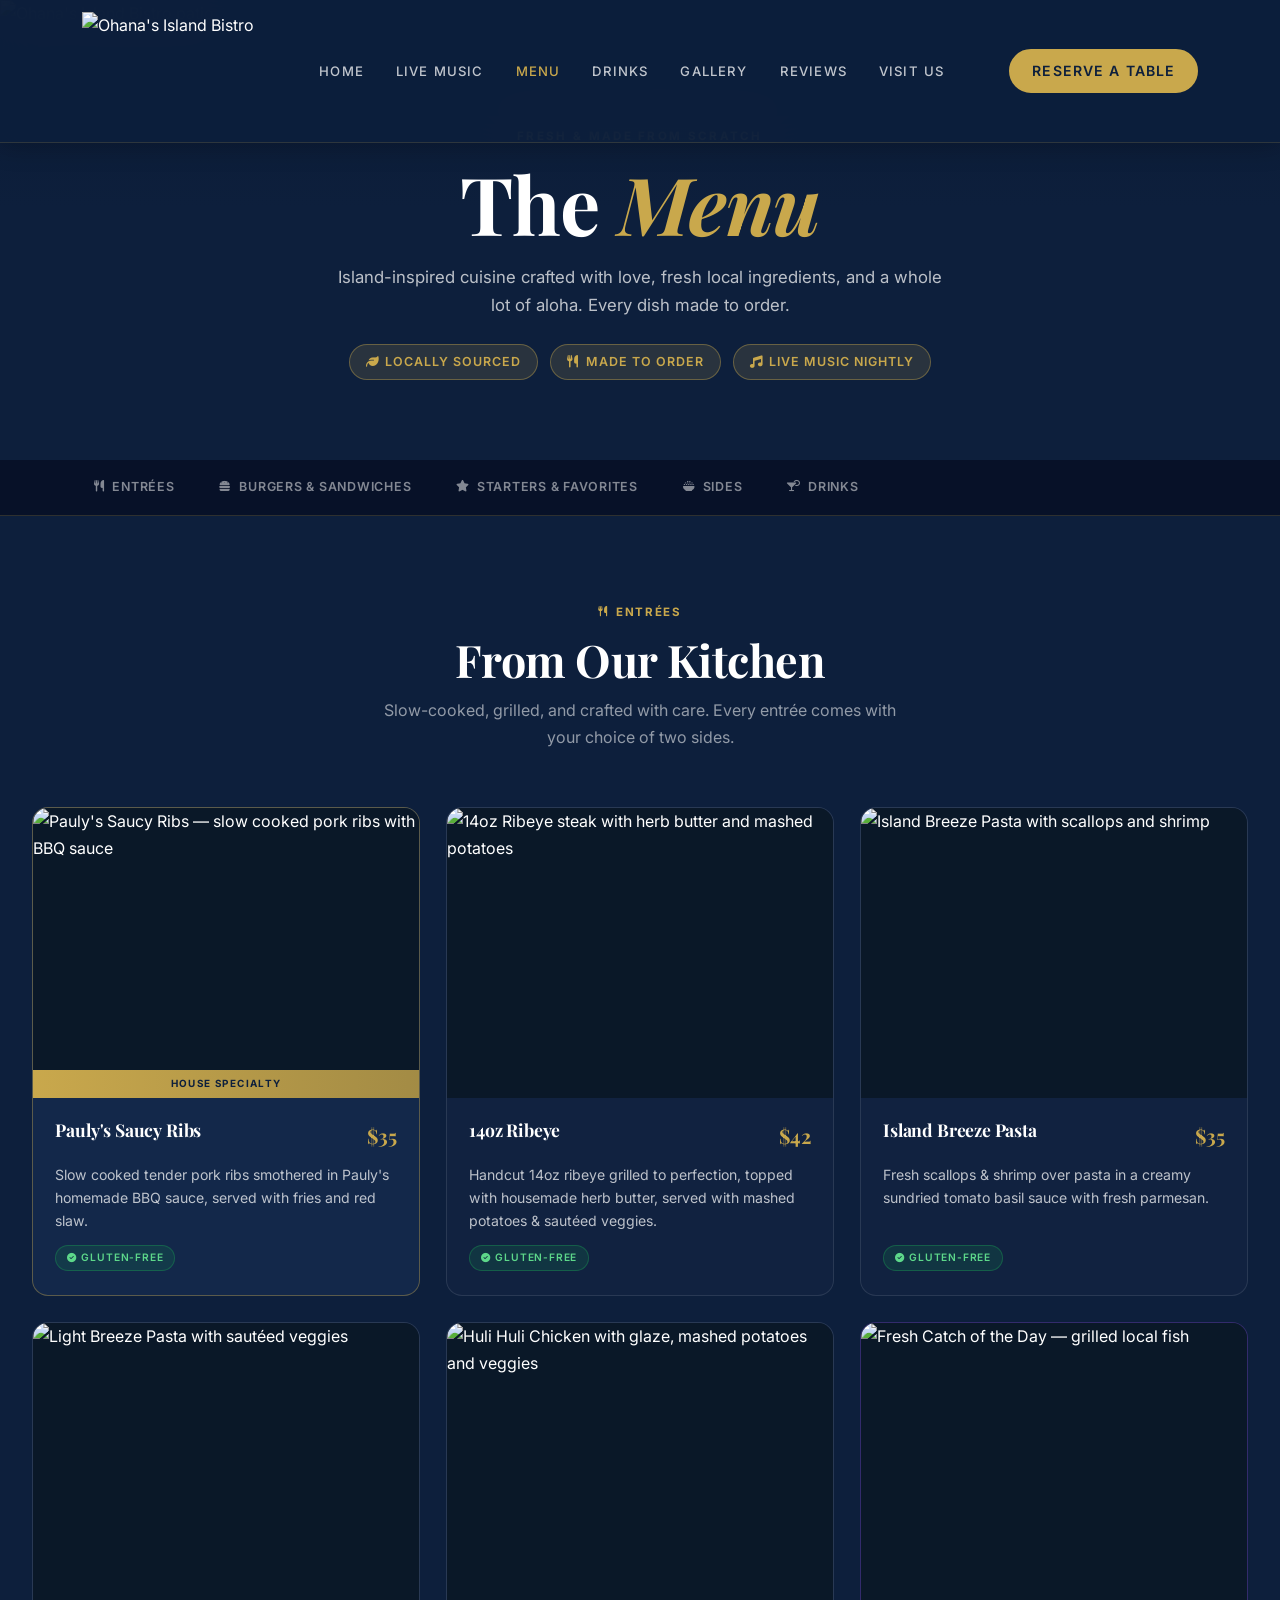
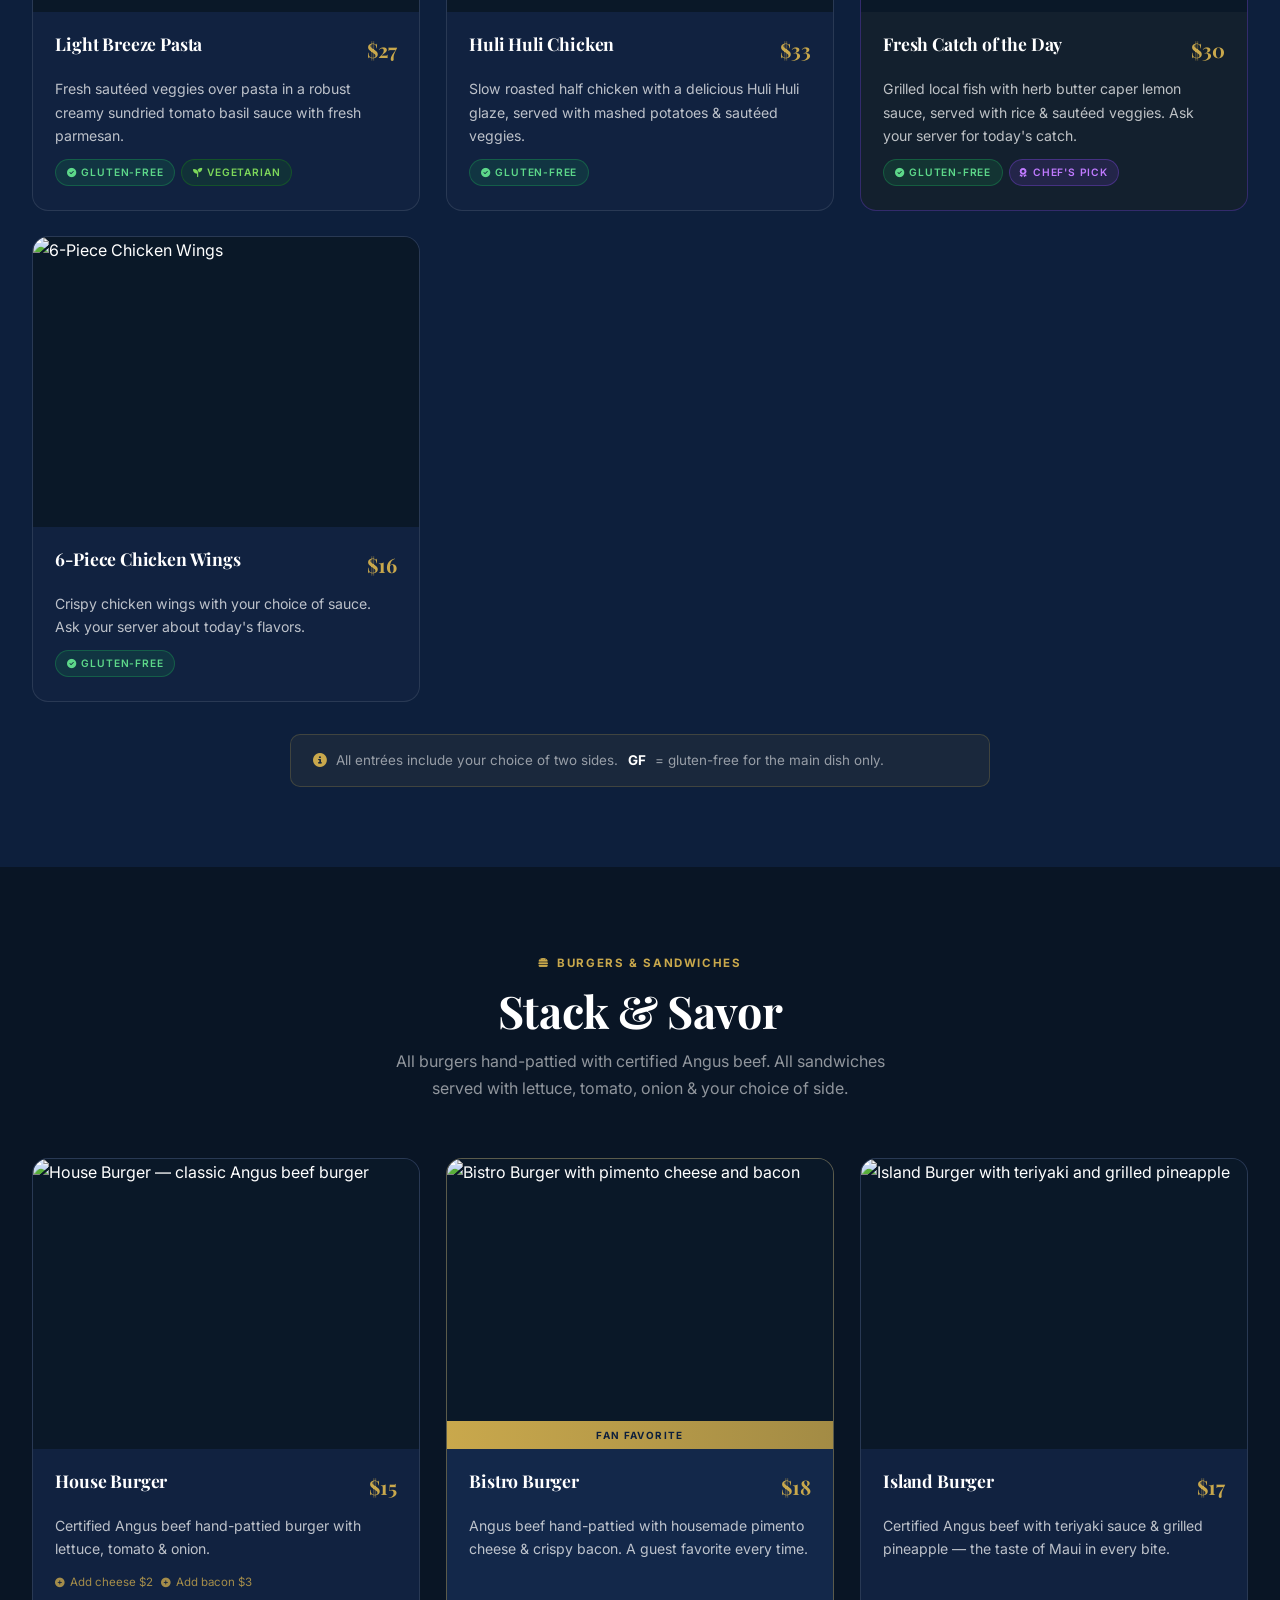
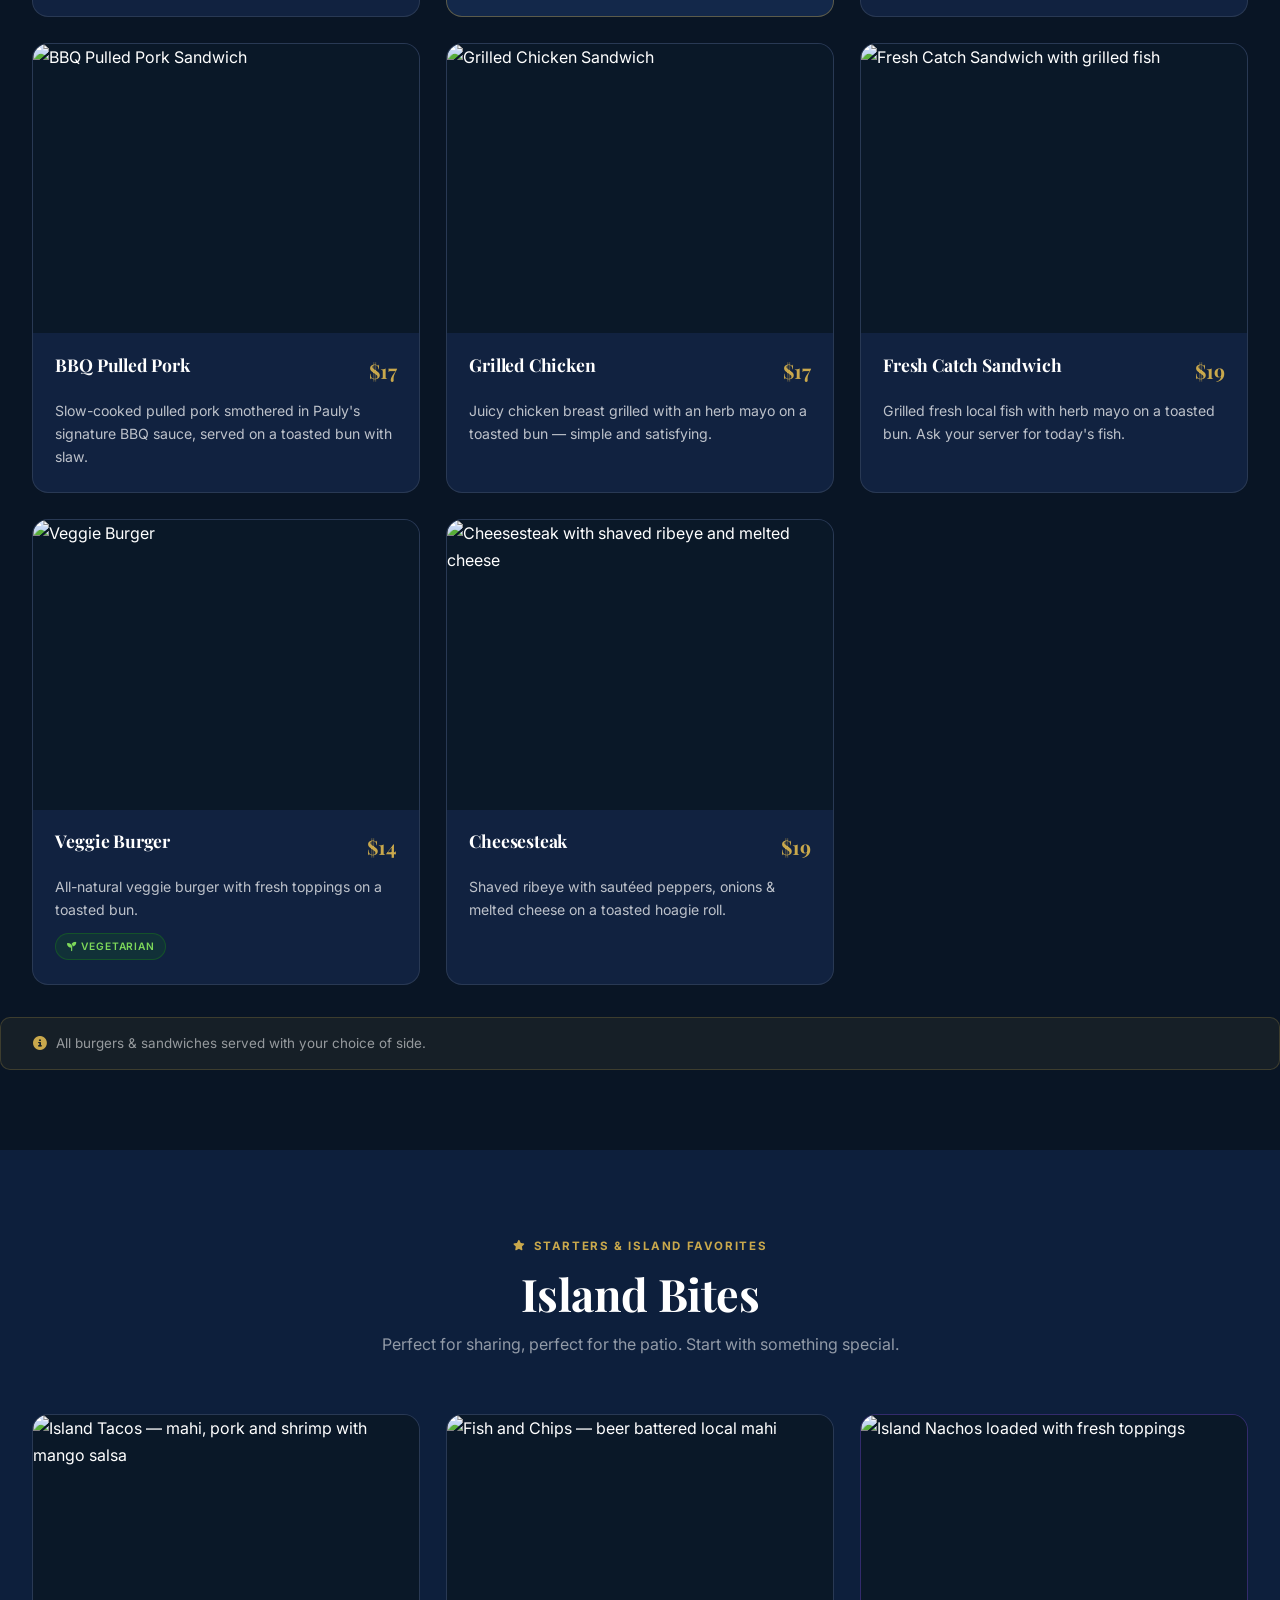
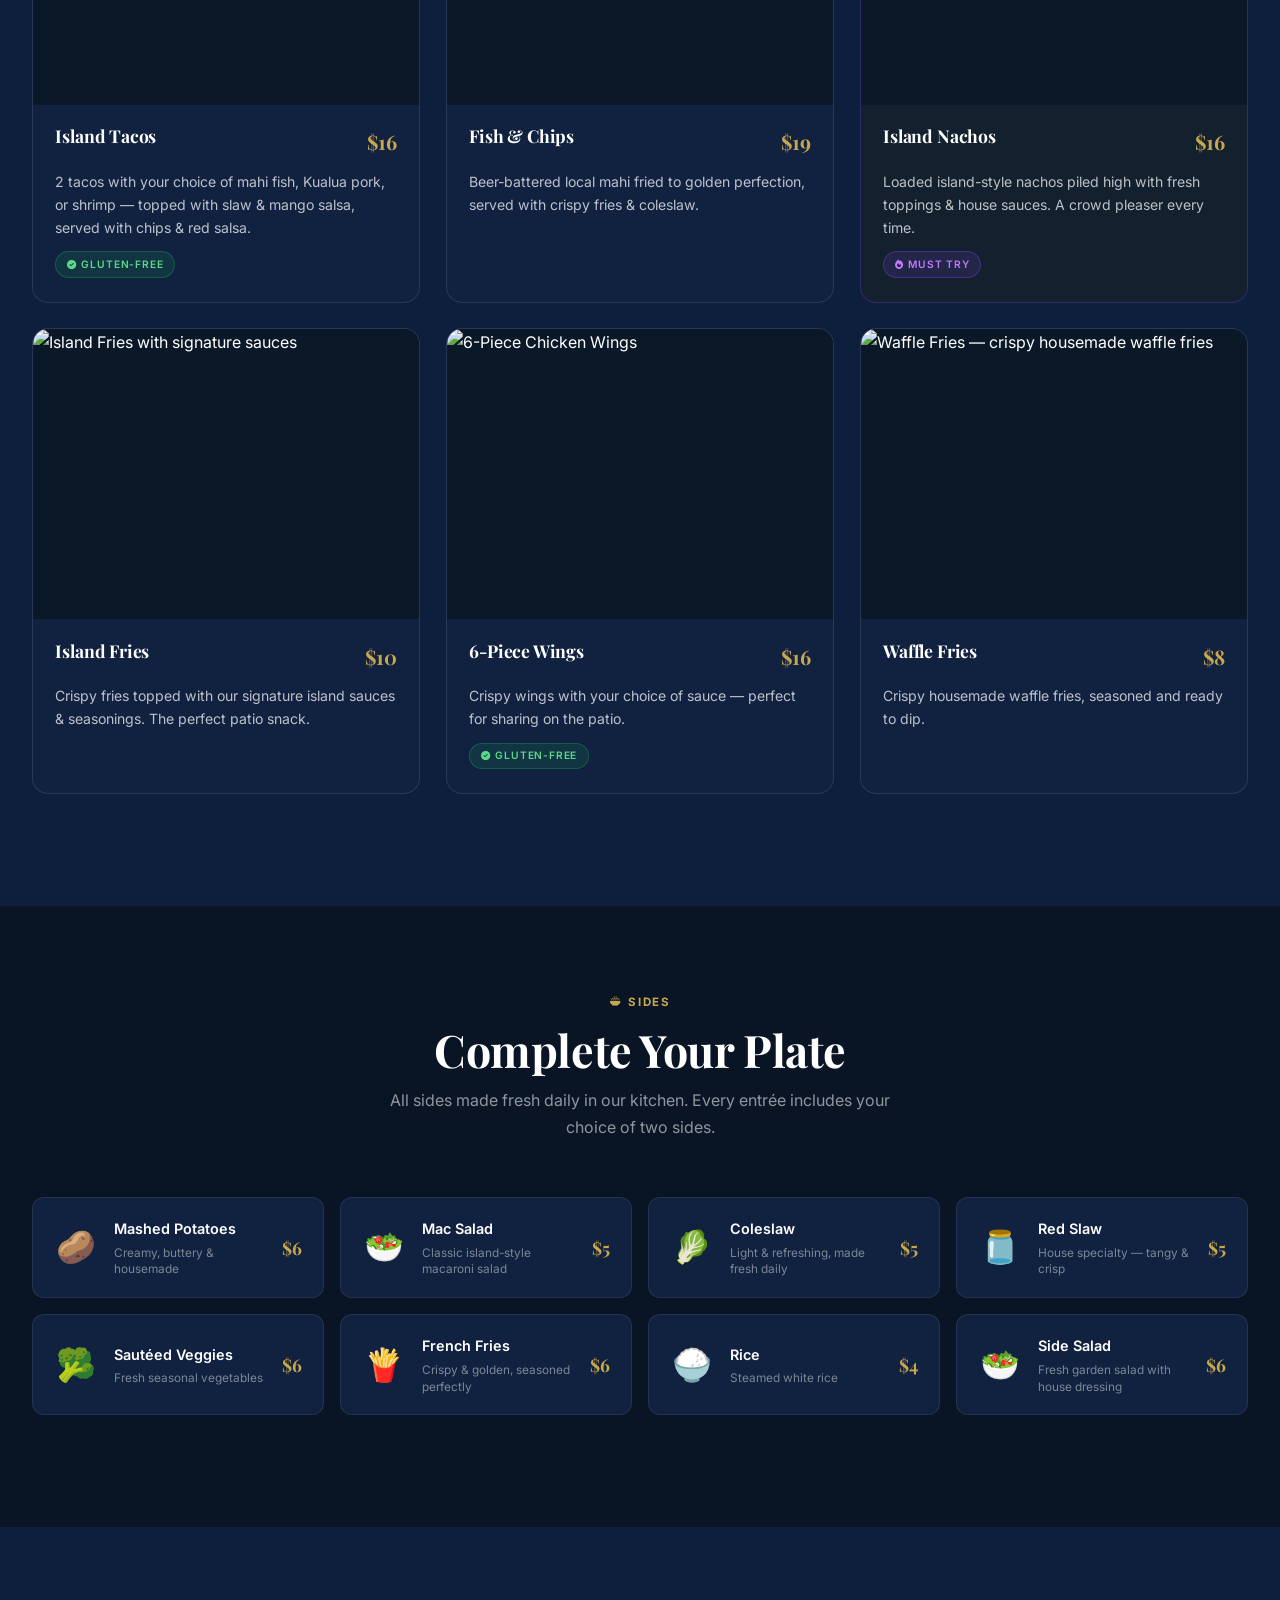
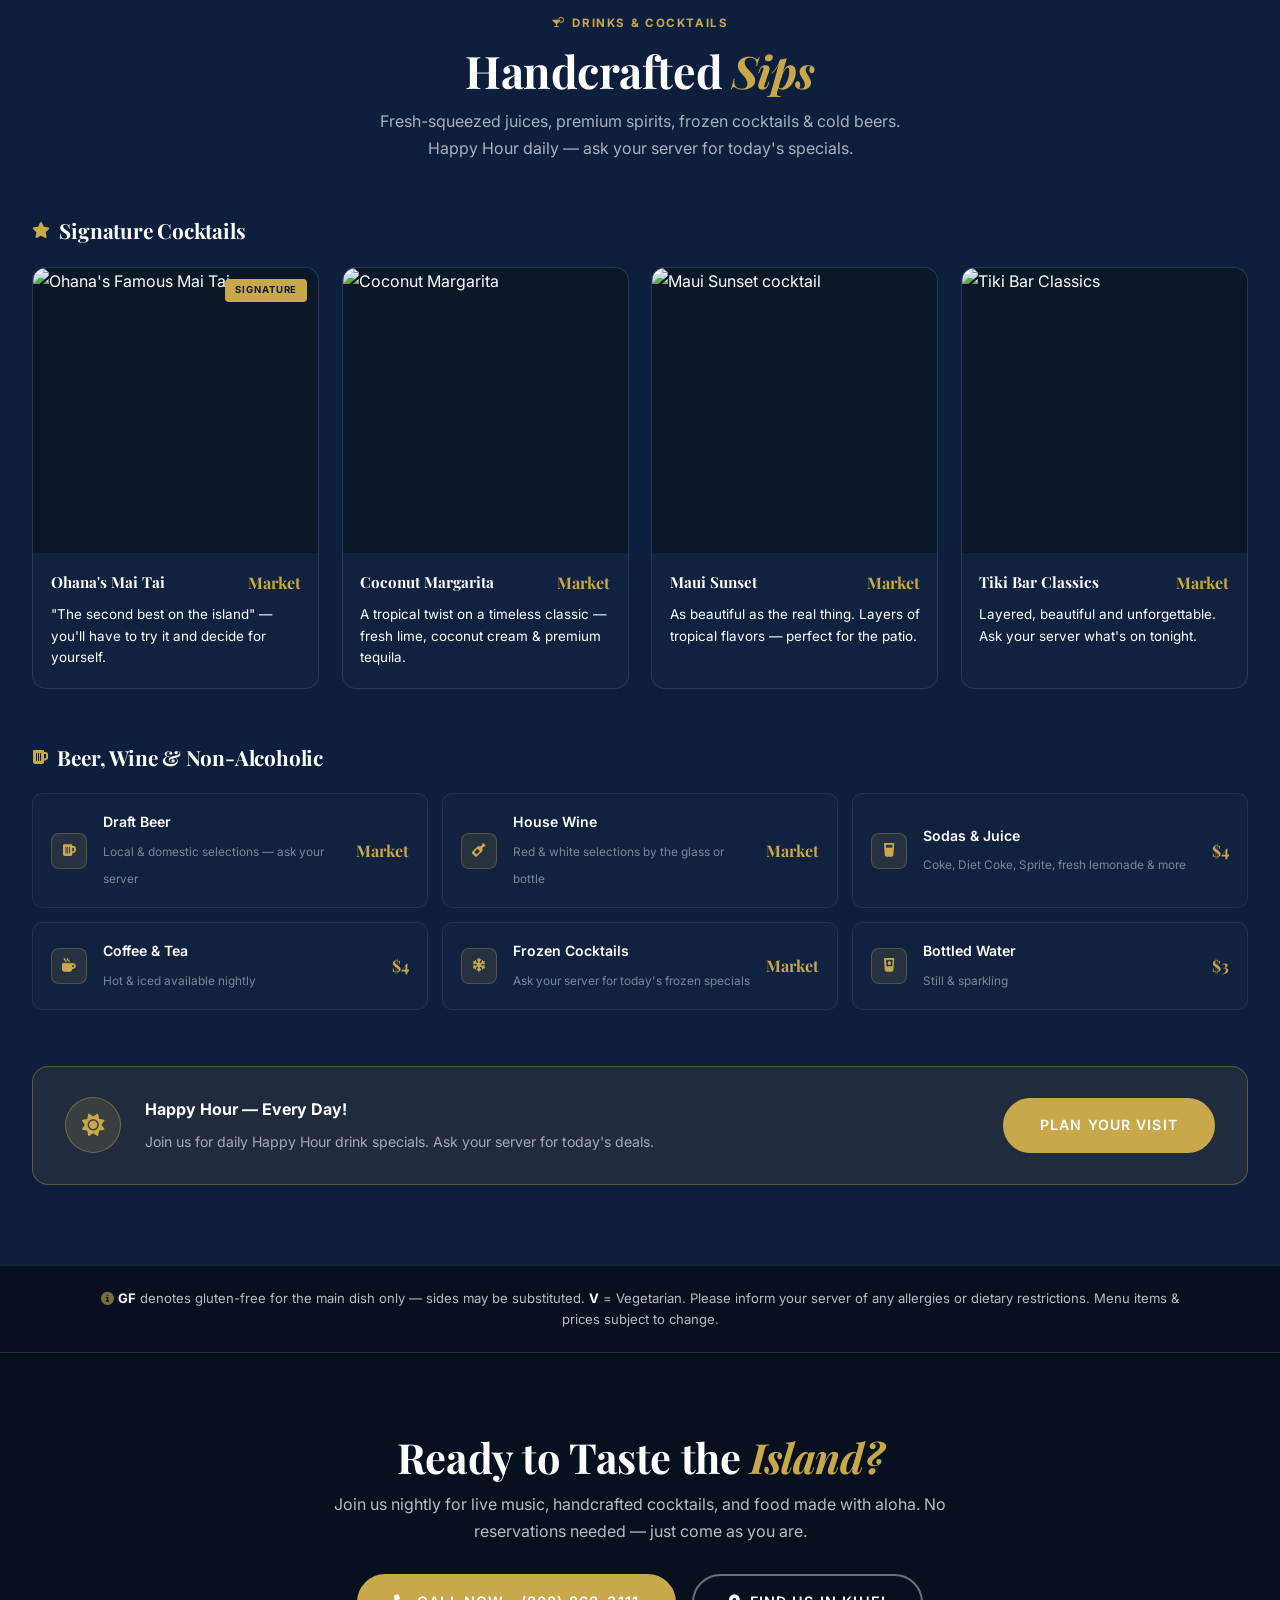
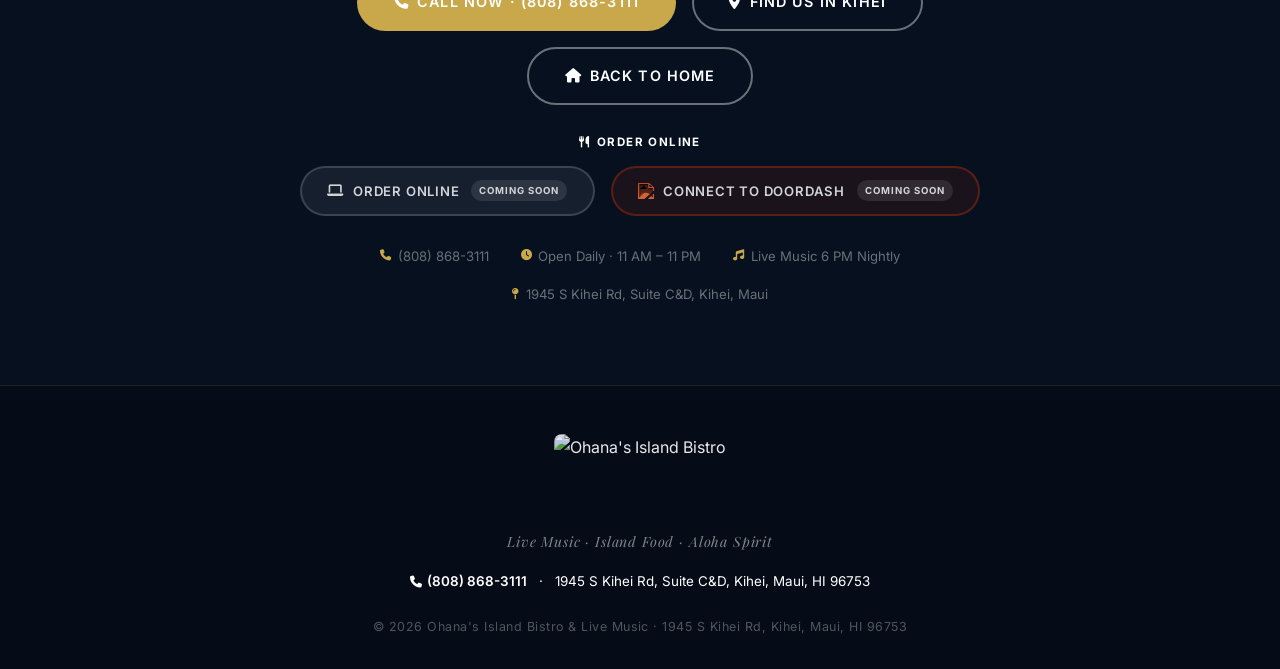
==== menu.html @ 2a1a4e23 "Add files via upload" ====
<!DOCTYPE html>
<html lang="en">
<head>
  <meta charset="UTF-8" />
  <meta name="viewport" content="width=device-width, initial-scale=1.0" />
  <title>Menu — Ohana's Island Bistro &amp; Live Music · Kihei, Maui</title>
  <meta name="description" content="Explore the full menu at Ohana's Island Bistro & Live Music in Kihei, Maui. Island-inspired cuisine made fresh daily — entrées, burgers, island favorites, sides, cocktails and more." />
  <link rel="preconnect" href="https://fonts.googleapis.com" />
  <link rel="preconnect" href="https://fonts.gstatic.com" crossorigin />
  <link href="https://fonts.googleapis.com/css2?family=Playfair+Display:ital,wght@0,400;0,600;0,700;1,400;1,600&family=Inter:wght@300;400;500;600;700&display=swap" rel="stylesheet" />
  <link rel="stylesheet" href="https://cdn.jsdelivr.net/npm/@fortawesome/fontawesome-free@6.4.0/css/all.min.css" />
  <link rel="stylesheet" href="css/style.css" />
  <link rel="stylesheet" href="css/menu.css" />
  <!-- Inline override: ensures dark theme even if external CSS is slow/blocked -->
  <style>
    body.menu-page { background: #0D1F3C !important; color: #ffffff !important; }
    body.menu-page .menu-section { background: #0D1F3C !important; color: #ffffff !important; }
    body.menu-page .menu-section-alt { background: #091525 !important; color: #ffffff !important; }
    body.menu-page h1, body.menu-page h2, body.menu-page h3,
    body.menu-page h4, body.menu-page h5, body.menu-page h6 { color: #ffffff !important; }
    body.menu-page p { color: rgba(255,255,255,0.72) !important; }
    body.menu-page strong { color: #ffffff !important; }
  </style>
</head>
<body class="menu-page" style="background:#0D1F3C;color:#ffffff;">

  <!-- NAV -->
  <nav class="navbar" id="navbar">
    <div class="nav-inner">
      <a href="index.html" class="nav-logo">
        <img src="https://www.genspark.ai/api/files/s/ZWY4IzhG" alt="Ohana's Island Bistro" />
      </a>
      <ul class="nav-links" id="navLinks">
        <li><a href="index.html">Home</a></li>
        <li><a href="index.html#music">Live Music</a></li>
        <li><a href="menu.html" class="active">Menu</a></li>
        <li><a href="index.html#drinks">Drinks</a></li>
        <li><a href="index.html#gallery">Gallery</a></li>
        <li><a href="index.html#reviews">Reviews</a></li>
        <li><a href="index.html#contact">Visit Us</a></li>
      </ul>
      <a href="index.html#contact" class="btn btn-gold nav-cta">Reserve a Table</a>
      <button class="nav-toggle" id="navToggle" aria-label="Toggle navigation">
        <span></span><span></span><span></span>
      </button>
    </div>
  </nav>

  <!-- MENU HERO -->
  <header class="menu-hero">
    <div class="menu-hero-bg">
      <img src="https://www.genspark.ai/api/files/s/uKqWEE8A" alt="Ohana's Island Bistro patio" />
      <div class="menu-hero-overlay"></div>
    </div>
    <div class="menu-hero-content">
      <span class="section-tag">Fresh &amp; Made From Scratch</span>
      <h1>The <em>Menu</em></h1>
      <p>Island-inspired cuisine crafted with love, fresh local ingredients, and a whole lot of aloha. Every dish made to order.</p>
      <div class="menu-hero-badges">
        <span><i class="fas fa-leaf"></i> Locally Sourced</span>
        <span><i class="fas fa-utensils"></i> Made to Order</span>
        <span><i class="fas fa-music"></i> Live Music Nightly</span>
      </div>
    </div>
  </header>

  <!-- STICKY NAV TABS -->
  <div class="menu-sticky-nav" id="menuStickyNav">
    <div class="menu-sticky-inner">
      <a href="#entrees" class="msnav-link active" data-section="entrees">
        <i class="fas fa-utensils"></i> Entrées
      </a>
      <a href="#burgers" class="msnav-link" data-section="burgers">
        <i class="fas fa-burger"></i> Burgers &amp; Sandwiches
      </a>
      <a href="#appetizers" class="msnav-link" data-section="appetizers">
        <i class="fas fa-star"></i> Starters &amp; Favorites
      </a>
      <a href="#sides" class="msnav-link" data-section="sides">
        <i class="fas fa-bowl-rice"></i> Sides
      </a>
      <a href="#drinks-menu" class="msnav-link" data-section="drinks-menu">
        <i class="fas fa-cocktail"></i> Drinks
      </a>
    </div>
  </div>

  <!-- ============================================================
       ENTRÉES
  ============================================================ -->
  <section class="menu-section" id="entrees">
    <div class="menu-section-header">
      <div class="msec-label"><i class="fas fa-utensils"></i> Entrées</div>
      <h2>From Our Kitchen</h2>
      <p>Slow-cooked, grilled, and crafted with care. Every entrée comes with your choice of two sides.</p>
    </div>
    <div class="menu-section-grid">

      <!-- Pauly's Saucy Ribs -->
      <div class="mcard mcard-featured">
        <div class="mcard-img-wrap">
          <img src="https://www.genspark.ai/api/files/s/umEWthnb" alt="Pauly's Saucy Ribs — slow cooked pork ribs with BBQ sauce" loading="lazy" />
          <div class="mcard-overlay">
            <div class="mcard-badges">
              <span class="mbadge mbadge-gf">GF</span>
              <span class="mbadge mbadge-star">House Specialty</span>
            </div>
          </div>
          <div class="mcard-featured-ribbon">House Specialty</div>
        </div>
        <div class="mcard-body">
          <div class="mcard-top">
            <h3>Pauly's Saucy Ribs</h3>
            <span class="mcard-price">$35</span>
          </div>
          <p>Slow cooked tender pork ribs smothered in Pauly's homemade BBQ sauce, served with fries and red slaw.</p>
          <div class="mcard-tags">
            <span class="mtag mtag-gf"><i class="fas fa-check-circle"></i> Gluten-Free</span>
          </div>
        </div>
      </div>

      <!-- 14oz Ribeye -->
      <div class="mcard">
        <div class="mcard-img-wrap">
          <img src="https://www.genspark.ai/api/files/s/rppnAnKZ" alt="14oz Ribeye steak with herb butter and mashed potatoes" loading="lazy" />
          <div class="mcard-overlay">
            <div class="mcard-badges"><span class="mbadge mbadge-gf">GF</span></div>
          </div>
        </div>
        <div class="mcard-body">
          <div class="mcard-top">
            <h3>14oz Ribeye</h3>
            <span class="mcard-price">$42</span>
          </div>
          <p>Handcut 14oz ribeye grilled to perfection, topped with housemade herb butter, served with mashed potatoes &amp; sautéed veggies.</p>
          <div class="mcard-tags">
            <span class="mtag mtag-gf"><i class="fas fa-check-circle"></i> Gluten-Free</span>
          </div>
        </div>
      </div>

      <!-- Island Breeze Pasta -->
      <div class="mcard">
        <div class="mcard-img-wrap">
          <img src="https://www.genspark.ai/api/files/s/VFX9Bf0k" alt="Island Breeze Pasta with scallops and shrimp" loading="lazy" />
          <div class="mcard-overlay">
            <div class="mcard-badges"><span class="mbadge mbadge-gf">GF</span></div>
          </div>
        </div>
        <div class="mcard-body">
          <div class="mcard-top">
            <h3>Island Breeze Pasta</h3>
            <span class="mcard-price">$35</span>
          </div>
          <p>Fresh scallops &amp; shrimp over pasta in a creamy sundried tomato basil sauce with fresh parmesan.</p>
          <div class="mcard-tags">
            <span class="mtag mtag-gf"><i class="fas fa-check-circle"></i> Gluten-Free</span>
          </div>
        </div>
      </div>

      <!-- Light Breeze Pasta -->
      <div class="mcard">
        <div class="mcard-img-wrap">
          <img src="https://www.genspark.ai/api/files/s/VFX9Bf0k" alt="Light Breeze Pasta with sautéed veggies" loading="lazy" />
          <div class="mcard-overlay">
            <div class="mcard-badges">
              <span class="mbadge mbadge-gf">GF</span>
              <span class="mbadge mbadge-veg">V</span>
            </div>
          </div>
        </div>
        <div class="mcard-body">
          <div class="mcard-top">
            <h3>Light Breeze Pasta</h3>
            <span class="mcard-price">$27</span>
          </div>
          <p>Fresh sautéed veggies over pasta in a robust creamy sundried tomato basil sauce with fresh parmesan.</p>
          <div class="mcard-tags">
            <span class="mtag mtag-gf"><i class="fas fa-check-circle"></i> Gluten-Free</span>
            <span class="mtag mtag-veg"><i class="fas fa-seedling"></i> Vegetarian</span>
          </div>
        </div>
      </div>

      <!-- Huli Huli Chicken -->
      <div class="mcard">
        <div class="mcard-img-wrap">
          <img src="https://www.genspark.ai/api/files/s/PGhwVbuL" alt="Huli Huli Chicken with glaze, mashed potatoes and veggies" loading="lazy" />
          <div class="mcard-overlay">
            <div class="mcard-badges"><span class="mbadge mbadge-gf">GF</span></div>
          </div>
        </div>
        <div class="mcard-body">
          <div class="mcard-top">
            <h3>Huli Huli Chicken</h3>
            <span class="mcard-price">$33</span>
          </div>
          <p>Slow roasted half chicken with a delicious Huli Huli glaze, served with mashed potatoes &amp; sautéed veggies.</p>
          <div class="mcard-tags">
            <span class="mtag mtag-gf"><i class="fas fa-check-circle"></i> Gluten-Free</span>
          </div>
        </div>
      </div>

      <!-- Fresh Catch of the Day -->
      <div class="mcard mcard-special">
        <div class="mcard-img-wrap">
          <img src="https://www.genspark.ai/api/files/s/UdrfIuTf" alt="Fresh Catch of the Day — grilled local fish" loading="lazy" />
          <div class="mcard-overlay">
            <div class="mcard-badges">
              <span class="mbadge mbadge-gf">GF</span>
              <span class="mbadge mbadge-chef">Chef's Pick</span>
            </div>
          </div>
        </div>
        <div class="mcard-body">
          <div class="mcard-top">
            <h3>Fresh Catch of the Day</h3>
            <span class="mcard-price">$30</span>
          </div>
          <p>Grilled local fish with herb butter caper lemon sauce, served with rice &amp; sautéed veggies. Ask your server for today's catch.</p>
          <div class="mcard-tags">
            <span class="mtag mtag-gf"><i class="fas fa-check-circle"></i> Gluten-Free</span>
            <span class="mtag mtag-chef"><i class="fas fa-award"></i> Chef's Pick</span>
          </div>
        </div>
      </div>

      <!-- 6-Piece Chicken Wings -->
      <div class="mcard">
        <div class="mcard-img-wrap">
          <img src="https://www.genspark.ai/api/files/s/6925CWJkHkLke6mwqdoZJF59" alt="6-Piece Chicken Wings" loading="lazy" />
          <div class="mcard-overlay"><div class="mcard-badges"><span class="mbadge mbadge-gf">GF</span></div></div>
        </div>
        <div class="mcard-body">
          <div class="mcard-top">
            <h3>6-Piece Chicken Wings</h3>
            <span class="mcard-price">$16</span>
          </div>
          <p>Crispy chicken wings with your choice of sauce. Ask your server about today's flavors.</p>
          <div class="mcard-tags">
            <span class="mtag mtag-gf"><i class="fas fa-check-circle"></i> Gluten-Free</span>
          </div>
        </div>
      </div>

    </div>
    <div class="menu-section-note">
      <i class="fas fa-info-circle"></i> All entrées include your choice of two sides. <strong>GF</strong> = gluten-free for the main dish only.
    </div>
  </section>

  <!-- ============================================================
       BURGERS & SANDWICHES
  ============================================================ -->
  <section class="menu-section menu-section-alt" id="burgers">
    <div class="menu-section-header">
      <div class="msec-label"><i class="fas fa-burger"></i> Burgers &amp; Sandwiches</div>
      <h2>Stack &amp; Savor</h2>
      <p>All burgers hand-pattied with certified Angus beef. All sandwiches served with lettuce, tomato, onion &amp; your choice of side.</p>
    </div>
    <div class="menu-section-grid">

      <!-- House Burger -->
      <div class="mcard">
        <div class="mcard-img-wrap">
          <img src="https://www.genspark.ai/api/files/s/JQTnasAq" alt="House Burger — classic Angus beef burger" loading="lazy" />
        </div>
        <div class="mcard-body">
          <div class="mcard-top">
            <h3>House Burger</h3>
            <span class="mcard-price">$15</span>
          </div>
          <p>Certified Angus beef hand-pattied burger with lettuce, tomato &amp; onion.</p>
          <div class="mcard-addons">
            <span><i class="fas fa-plus-circle"></i> Add cheese $2</span>
            <span><i class="fas fa-plus-circle"></i> Add bacon $3</span>
          </div>
        </div>
      </div>

      <!-- Bistro Burger -->
      <div class="mcard mcard-featured">
        <div class="mcard-img-wrap">
          <img src="https://www.genspark.ai/api/files/s/JQTnasAq" alt="Bistro Burger with pimento cheese and bacon" loading="lazy" />
          <div class="mcard-overlay">
            <div class="mcard-badges"><span class="mbadge mbadge-star">Fan Favorite</span></div>
          </div>
          <div class="mcard-featured-ribbon">Fan Favorite</div>
        </div>
        <div class="mcard-body">
          <div class="mcard-top">
            <h3>Bistro Burger</h3>
            <span class="mcard-price">$18</span>
          </div>
          <p>Angus beef hand-pattied with housemade pimento cheese &amp; crispy bacon. A guest favorite every time.</p>
        </div>
      </div>

      <!-- Island Burger -->
      <div class="mcard">
        <div class="mcard-img-wrap">
          <img src="https://www.genspark.ai/api/files/s/Nxgc1Zwx" alt="Island Burger with teriyaki and grilled pineapple" loading="lazy" />
        </div>
        <div class="mcard-body">
          <div class="mcard-top">
            <h3>Island Burger</h3>
            <span class="mcard-price">$17</span>
          </div>
          <p>Certified Angus beef with teriyaki sauce &amp; grilled pineapple — the taste of Maui in every bite.</p>
        </div>
      </div>

      <!-- BBQ Pulled Pork -->
      <div class="mcard">
        <div class="mcard-img-wrap">
          <img src="https://www.genspark.ai/api/files/s/avBOy32D" alt="BBQ Pulled Pork Sandwich" loading="lazy" />
        </div>
        <div class="mcard-body">
          <div class="mcard-top">
            <h3>BBQ Pulled Pork</h3>
            <span class="mcard-price">$17</span>
          </div>
          <p>Slow-cooked pulled pork smothered in Pauly's signature BBQ sauce, served on a toasted bun with slaw.</p>
        </div>
      </div>

      <!-- Grilled Chicken Sandwich -->
      <div class="mcard">
        <div class="mcard-img-wrap">
          <img src="https://www.genspark.ai/api/files/s/JQTnasAq" alt="Grilled Chicken Sandwich" loading="lazy" />
        </div>
        <div class="mcard-body">
          <div class="mcard-top">
            <h3>Grilled Chicken</h3>
            <span class="mcard-price">$17</span>
          </div>
          <p>Juicy chicken breast grilled with an herb mayo on a toasted bun — simple and satisfying.</p>
        </div>
      </div>

      <!-- Fresh Catch Sandwich -->
      <div class="mcard">
        <div class="mcard-img-wrap">
          <img src="https://www.genspark.ai/api/files/s/UdrfIuTf" alt="Fresh Catch Sandwich with grilled fish" loading="lazy" />
        </div>
        <div class="mcard-body">
          <div class="mcard-top">
            <h3>Fresh Catch Sandwich</h3>
            <span class="mcard-price">$19</span>
          </div>
          <p>Grilled fresh local fish with herb mayo on a toasted bun. Ask your server for today's fish.</p>
        </div>
      </div>

      <!-- Veggie Burger -->
      <div class="mcard">
        <div class="mcard-img-wrap">
          <img src="https://www.genspark.ai/api/files/s/JQTnasAq" alt="Veggie Burger" loading="lazy" />
          <div class="mcard-overlay">
            <div class="mcard-badges"><span class="mbadge mbadge-veg">V</span></div>
          </div>
        </div>
        <div class="mcard-body">
          <div class="mcard-top">
            <h3>Veggie Burger</h3>
            <span class="mcard-price">$14</span>
          </div>
          <p>All-natural veggie burger with fresh toppings on a toasted bun.</p>
          <div class="mcard-tags">
            <span class="mtag mtag-veg"><i class="fas fa-seedling"></i> Vegetarian</span>
          </div>
        </div>
      </div>

      <!-- Cheesesteak -->
      <div class="mcard">
        <div class="mcard-img-wrap">
          <img src="https://www.genspark.ai/api/files/s/avBOy32D" alt="Cheesesteak with shaved ribeye and melted cheese" loading="lazy" />
        </div>
        <div class="mcard-body">
          <div class="mcard-top">
            <h3>Cheesesteak</h3>
            <span class="mcard-price">$19</span>
          </div>
          <p>Shaved ribeye with sautéed peppers, onions &amp; melted cheese on a toasted hoagie roll.</p>
        </div>
      </div>

    </div>
    <div class="menu-section-note">
      <i class="fas fa-info-circle"></i> All burgers &amp; sandwiches served with your choice of side.
    </div>
  </section>

  <!-- ============================================================
       STARTERS & ISLAND FAVORITES
  ============================================================ -->
  <section class="menu-section" id="appetizers">
    <div class="menu-section-header">
      <div class="msec-label"><i class="fas fa-star"></i> Starters &amp; Island Favorites</div>
      <h2>Island Bites</h2>
      <p>Perfect for sharing, perfect for the patio. Start with something special.</p>
    </div>
    <div class="menu-section-grid menu-section-grid-wide">

      <!-- Tacos -->
      <div class="mcard mcard-wide">
        <div class="mcard-img-wrap">
          <img src="https://www.genspark.ai/api/files/s/z5jOTfpC" alt="Island Tacos — mahi, pork and shrimp with mango salsa" loading="lazy" />
          <div class="mcard-overlay">
            <div class="mcard-badges"><span class="mbadge mbadge-gf">GF</span></div>
          </div>
        </div>
        <div class="mcard-body">
          <div class="mcard-top">
            <h3>Island Tacos</h3>
            <span class="mcard-price">$16</span>
          </div>
          <p>2 tacos with your choice of mahi fish, Kualua pork, or shrimp — topped with slaw &amp; mango salsa, served with chips &amp; red salsa.</p>
          <div class="mcard-tags">
            <span class="mtag mtag-gf"><i class="fas fa-check-circle"></i> Gluten-Free</span>
          </div>
        </div>
      </div>

      <!-- Fish & Chips -->
      <div class="mcard mcard-wide">
        <div class="mcard-img-wrap">
          <img src="https://www.genspark.ai/api/files/s/Nxgc1Zwx" alt="Fish and Chips — beer battered local mahi" loading="lazy" />
        </div>
        <div class="mcard-body">
          <div class="mcard-top">
            <h3>Fish &amp; Chips</h3>
            <span class="mcard-price">$19</span>
          </div>
          <p>Beer-battered local mahi fried to golden perfection, served with crispy fries &amp; coleslaw.</p>
        </div>
      </div>

      <!-- Island Nachos -->
      <div class="mcard mcard-wide mcard-special">
        <div class="mcard-img-wrap">
          <img src="https://www.genspark.ai/api/files/s/lxT37d16" alt="Island Nachos loaded with fresh toppings" loading="lazy" />
          <div class="mcard-overlay">
            <div class="mcard-badges"><span class="mbadge mbadge-chef">Must Try</span></div>
          </div>
        </div>
        <div class="mcard-body">
          <div class="mcard-top">
            <h3>Island Nachos</h3>
            <span class="mcard-price">$16</span>
          </div>
          <p>Loaded island-style nachos piled high with fresh toppings &amp; house sauces. A crowd pleaser every time.</p>
          <div class="mcard-tags">
            <span class="mtag mtag-chef"><i class="fas fa-fire"></i> Must Try</span>
          </div>
        </div>
      </div>

      <!-- Island Fries -->
      <div class="mcard mcard-wide">
        <div class="mcard-img-wrap">
          <img src="https://www.genspark.ai/api/files/s/FGCdSvOs" alt="Island Fries with signature sauces" loading="lazy" />
        </div>
        <div class="mcard-body">
          <div class="mcard-top">
            <h3>Island Fries</h3>
            <span class="mcard-price">$10</span>
          </div>
          <p>Crispy fries topped with our signature island sauces &amp; seasonings. The perfect patio snack.</p>
        </div>
      </div>

      <!-- Chicken Wings Starter -->
      <div class="mcard mcard-wide">
        <div class="mcard-img-wrap">
          <img src="https://www.genspark.ai/api/files/s/6925CWJkHkLke6mwqdoZJF59" alt="6-Piece Chicken Wings" loading="lazy" />
          <div class="mcard-overlay">
            <div class="mcard-badges"><span class="mbadge mbadge-gf">GF</span></div>
          </div>
        </div>
        <div class="mcard-body">
          <div class="mcard-top">
            <h3>6-Piece Wings</h3>
            <span class="mcard-price">$16</span>
          </div>
          <p>Crispy wings with your choice of sauce — perfect for sharing on the patio.</p>
          <div class="mcard-tags">
            <span class="mtag mtag-gf"><i class="fas fa-check-circle"></i> Gluten-Free</span>
          </div>
        </div>
      </div>

      <!-- Waffle Fries -->
      <div class="mcard mcard-wide">
        <div class="mcard-img-wrap">
          <img src="https://www.genspark.ai/api/files/s/FGCdSvOs" alt="Waffle Fries — crispy housemade waffle fries" loading="lazy" />
        </div>
        <div class="mcard-body">
          <div class="mcard-top">
            <h3>Waffle Fries</h3>
            <span class="mcard-price">$8</span>
          </div>
          <p>Crispy housemade waffle fries, seasoned and ready to dip.</p>
        </div>
      </div>

    </div>
  </section>

  <!-- ============================================================
       SIDES
  ============================================================ -->
  <section class="menu-section menu-section-alt" id="sides">
    <div class="menu-section-header">
      <div class="msec-label"><i class="fas fa-bowl-rice"></i> Sides</div>
      <h2>Complete Your Plate</h2>
      <p>All sides made fresh daily in our kitchen. Every entrée includes your choice of two sides.</p>
    </div>

    <div class="sides-full-grid">

      <div class="side-full-card">
        <div class="sfc-emoji">🥔</div>
        <div class="sfc-body">
          <strong>Mashed Potatoes</strong>
          <span>Creamy, buttery &amp; housemade</span>
        </div>
        <span class="sfc-price">$6</span>
      </div>

      <div class="side-full-card">
        <div class="sfc-emoji">🥗</div>
        <div class="sfc-body">
          <strong>Mac Salad</strong>
          <span>Classic island-style macaroni salad</span>
        </div>
        <span class="sfc-price">$5</span>
      </div>

      <div class="side-full-card">
        <div class="sfc-emoji">🥬</div>
        <div class="sfc-body">
          <strong>Coleslaw</strong>
          <span>Light &amp; refreshing, made fresh daily</span>
        </div>
        <span class="sfc-price">$5</span>
      </div>

      <div class="side-full-card">
        <div class="sfc-emoji">🫙</div>
        <div class="sfc-body">
          <strong>Red Slaw</strong>
          <span>House specialty — tangy &amp; crisp</span>
        </div>
        <span class="sfc-price">$5</span>
      </div>

      <div class="side-full-card">
        <div class="sfc-emoji">🥦</div>
        <div class="sfc-body">
          <strong>Sautéed Veggies</strong>
          <span>Fresh seasonal vegetables</span>
        </div>
        <span class="sfc-price">$6</span>
      </div>

      <div class="side-full-card">
        <div class="sfc-emoji">🍟</div>
        <div class="sfc-body">
          <strong>French Fries</strong>
          <span>Crispy &amp; golden, seasoned perfectly</span>
        </div>
        <span class="sfc-price">$6</span>
      </div>

      <div class="side-full-card">
        <div class="sfc-emoji">🍚</div>
        <div class="sfc-body">
          <strong>Rice</strong>
          <span>Steamed white rice</span>
        </div>
        <span class="sfc-price">$4</span>
      </div>

      <div class="side-full-card">
        <div class="sfc-emoji">🥗</div>
        <div class="sfc-body">
          <strong>Side Salad</strong>
          <span>Fresh garden salad with house dressing</span>
        </div>
        <span class="sfc-price">$6</span>
      </div>

    </div>
  </section>

  <!-- ============================================================
       DRINKS & COCKTAILS
  ============================================================ -->
  <section class="menu-section menu-section-drinks" id="drinks-menu" style="background:#0D1F3C !important;">
    <div class="menu-section-header">
      <div class="msec-label"><i class="fas fa-cocktail"></i> Drinks &amp; Cocktails</div>
      <h2>Handcrafted <em>Sips</em></h2>
      <p>Fresh-squeezed juices, premium spirits, frozen cocktails &amp; cold beers. Happy Hour daily — ask your server for today's specials.</p>
    </div>

    <!-- Signature Cocktails -->
    <div class="drinks-menu-subsection">
      <h3 class="drinks-sub-title"><i class="fas fa-star"></i> Signature Cocktails</h3>
      <div class="drinks-menu-grid">

        <div class="drink-menu-card">
          <div class="drink-menu-img">
            <img src="https://www.genspark.ai/api/files/s/MtcxigzT" alt="Ohana's Famous Mai Tai" loading="lazy" />
            <div class="dmc-badge">Signature</div>
          </div>
          <div class="drink-menu-body">
            <div class="drink-menu-top">
              <h4>Ohana's Mai Tai</h4>
              <span class="dmc-price">Market</span>
            </div>
            <p>"The second best on the island" — you'll have to try it and decide for yourself.</p>
          </div>
        </div>

        <div class="drink-menu-card">
          <div class="drink-menu-img">
            <img src="https://www.genspark.ai/api/files/s/bYJASjRy" alt="Coconut Margarita" loading="lazy" />
          </div>
          <div class="drink-menu-body">
            <div class="drink-menu-top">
              <h4>Coconut Margarita</h4>
              <span class="dmc-price">Market</span>
            </div>
            <p>A tropical twist on a timeless classic — fresh lime, coconut cream &amp; premium tequila.</p>
          </div>
        </div>

        <div class="drink-menu-card">
          <div class="drink-menu-img">
            <img src="https://www.genspark.ai/api/files/s/bYJASjRy" alt="Maui Sunset cocktail" loading="lazy" />
          </div>
          <div class="drink-menu-body">
            <div class="drink-menu-top">
              <h4>Maui Sunset</h4>
              <span class="dmc-price">Market</span>
            </div>
            <p>As beautiful as the real thing. Layers of tropical flavors — perfect for the patio.</p>
          </div>
        </div>

        <div class="drink-menu-card">
          <div class="drink-menu-img">
            <img src="https://www.genspark.ai/api/files/s/MtcxigzT" alt="Tiki Bar Classics" loading="lazy" />
          </div>
          <div class="drink-menu-body">
            <div class="drink-menu-top">
              <h4>Tiki Bar Classics</h4>
              <span class="dmc-price">Market</span>
            </div>
            <p>Layered, beautiful and unforgettable. Ask your server what's on tonight.</p>
          </div>
        </div>

      </div>
    </div>

    <!-- Beer Wine Etc -->
    <div class="drinks-menu-subsection">
      <h3 class="drinks-sub-title"><i class="fas fa-beer-mug-empty"></i> Beer, Wine &amp; Non-Alcoholic</h3>
      <div class="drinks-list-grid">

        <div class="drink-list-item">
          <div class="dli-icon"><i class="fas fa-beer-mug-empty"></i></div>
          <div class="dli-body">
            <strong>Draft Beer</strong>
            <span>Local &amp; domestic selections — ask your server</span>
          </div>
          <span class="dli-price">Market</span>
        </div>

        <div class="drink-list-item">
          <div class="dli-icon"><i class="fas fa-wine-bottle"></i></div>
          <div class="dli-body">
            <strong>House Wine</strong>
            <span>Red &amp; white selections by the glass or bottle</span>
          </div>
          <span class="dli-price">Market</span>
        </div>

        <div class="drink-list-item">
          <div class="dli-icon"><i class="fas fa-glass-water"></i></div>
          <div class="dli-body">
            <strong>Sodas &amp; Juice</strong>
            <span>Coke, Diet Coke, Sprite, fresh lemonade &amp; more</span>
          </div>
          <span class="dli-price">$4</span>
        </div>

        <div class="drink-list-item">
          <div class="dli-icon"><i class="fas fa-mug-hot"></i></div>
          <div class="dli-body">
            <strong>Coffee &amp; Tea</strong>
            <span>Hot &amp; iced available nightly</span>
          </div>
          <span class="dli-price">$4</span>
        </div>

        <div class="drink-list-item">
          <div class="dli-icon"><i class="fas fa-snowflake"></i></div>
          <div class="dli-body">
            <strong>Frozen Cocktails</strong>
            <span>Ask your server for today's frozen specials</span>
          </div>
          <span class="dli-price">Market</span>
        </div>

        <div class="drink-list-item">
          <div class="dli-icon"><i class="fas fa-glass-water-droplet"></i></div>
          <div class="dli-body">
            <strong>Bottled Water</strong>
            <span>Still &amp; sparkling</span>
          </div>
          <span class="dli-price">$3</span>
        </div>

      </div>
    </div>

    <!-- Happy Hour callout -->
    <div class="happy-hour-callout">
      <div class="hhc-icon"><i class="fas fa-sun"></i></div>
      <div class="hhc-body">
        <strong>Happy Hour — Every Day!</strong>
        <span>Join us for daily Happy Hour drink specials. Ask your server for today's deals.</span>
      </div>
      <a href="index.html#contact" class="btn btn-gold">Plan Your Visit</a>
    </div>

  </section>

  <!-- ============================================================
       FOOTER DISCLAIMER + CTA
  ============================================================ -->
  <div class="menu-disclaimer-bar">
    <div class="mdb-inner">
      <p><i class="fas fa-info-circle"></i> <strong>GF</strong> denotes gluten-free for the main dish only — sides may be substituted. <strong>V</strong> = Vegetarian. Please inform your server of any allergies or dietary restrictions. Menu items &amp; prices subject to change.</p>
    </div>
  </div>

  <section class="menu-bottom-cta">
    <div class="mbcta-inner">
      <div class="mbcta-text">
        <h2>Ready to Taste the <em>Island?</em></h2>
        <p>Join us nightly for live music, handcrafted cocktails, and food made with aloha. No reservations needed — just come as you are.</p>
      </div>
      <div class="mbcta-actions">
        <a href="tel:+18088683111" class="btn btn-gold btn-lg"><i class="fas fa-phone"></i> Call Now · (808) 868-3111</a>
        <a href="index.html#contact" class="btn btn-outline btn-lg"><i class="fas fa-map-marker-alt"></i> Find Us in Kihei</a>
        <a href="index.html" class="btn btn-outline btn-lg"><i class="fas fa-home"></i> Back to Home</a>
      </div>
      <!-- Order Online row -->
      <div class="mbcta-order">
        <span class="mbcta-order-label"><i class="fas fa-utensils"></i> Order Online</span>
        <div class="mbcta-order-btns">
          <a href="#" class="btn btn-order btn-order-online" title="Online ordering coming soon">
            <i class="fas fa-laptop"></i> Order Online
            <span class="btn-coming-soon">Coming Soon</span>
          </a>
          <a href="#" class="btn btn-order btn-doordash" title="DoorDash delivery coming soon">
            <img src="https://cdn.jsdelivr.net/npm/simple-icons@v9/icons/doordash.svg" alt="DoorDash" class="doordash-icon" />
            Connect to DoorDash
            <span class="btn-coming-soon">Coming Soon</span>
          </a>
        </div>
      </div>
      <div class="mbcta-info">
        <span><i class="fas fa-phone"></i> (808) 868-3111</span>
        <span><i class="fas fa-clock"></i> Open Daily · 11 AM – 11 PM</span>
        <span><i class="fas fa-music"></i> Live Music 6 PM Nightly</span>
        <span><i class="fas fa-map-pin"></i> 1945 S Kihei Rd, Suite C&amp;D, Kihei, Maui</span>
      </div>
    </div>
  </section>

  <!-- FOOTER -->
  <footer class="site-footer">
    <div class="footer-inner container">
      <div class="footer-logo">
        <img src="https://www.genspark.ai/api/files/s/ZWY4IzhG" alt="Ohana's Island Bistro" />
      </div>
      <p class="footer-tagline">Live Music · Island Food · Aloha Spirit</p>
      <div class="footer-contact-line">
        <a href="tel:+18088683111" class="footer-phone"><i class="fas fa-phone"></i> (808) 868-3111</a>
        <span class="footer-sep">·</span>
        <span>1945 S Kihei Rd, Suite C&amp;D, Kihei, Maui, HI 96753</span>
      </div>
      <p class="footer-copy">&copy; 2026 Ohana's Island Bistro &amp; Live Music · 1945 S Kihei Rd, Kihei, Maui, HI 96753</p>
    </div>
  </footer>

  <script src="js/main.js"></script>
  <script>
    // Sticky nav highlight on scroll
    const sections = document.querySelectorAll('.menu-section');
    const stickyNavLinks = document.querySelectorAll('.msnav-link');
    const stickyNav = document.getElementById('menuStickyNav');

    window.addEventListener('scroll', () => {
      // Sticky nav shadow after scroll
      stickyNav.classList.toggle('scrolled', window.scrollY > 80);

      // Highlight active section
      let current = '';
      sections.forEach(sec => {
        if (window.scrollY >= sec.offsetTop - 140) current = sec.id;
      });
      stickyNavLinks.forEach(link => {
        link.classList.toggle('active', link.dataset.section === current);
      });
    });

    // Smooth scroll for sticky nav links
    stickyNavLinks.forEach(link => {
      link.addEventListener('click', e => {
        e.preventDefault();
        const target = document.getElementById(link.dataset.section);
        if (target) target.scrollIntoView({ behavior: 'smooth', block: 'start' });
      });
    });
  </script>
</body>
</html>
---- css/style.css ----
/* =============================================
   OHANA'S ISLAND BISTRO — MASTER STYLESHEET
   Navy #0D1F3C  |  Gold #C9A84C  |  Cream #F7F3ED
   ============================================= */

:root {
  --navy:       #0D1F3C;
  --navy-mid:   #152a50;
  --gold:       #C9A84C;
  --gold-light: #e0c06e;
  --gold-pale:  #f5e9c8;
  --cream:      #F7F3ED;
  --cream-dark: #ede6d6;
  --white:      #ffffff;
  --text-dark:  #1a1a1a;
  --text-mid:   #4a4a4a;
  --text-light: #888;
  --font-serif: 'Playfair Display', 'Georgia', serif;
  --font-sans:  'Inter', -apple-system, BlinkMacSystemFont, sans-serif;
  --radius:     12px;
  --radius-sm:  6px;
  --shadow-sm:  0 4px 16px rgba(13,31,60,0.10);
  --transition: all 0.35s cubic-bezier(0.4,0,0.2,1);
}

*, *::before, *::after { box-sizing: border-box; margin: 0; padding: 0; }
html { scroll-behavior: smooth; }
body { font-family: var(--font-sans); background: var(--cream); color: var(--text-dark); line-height: 1.7; overflow-x: hidden; }
img { display: block; max-width: 100%; height: auto; }
a { text-decoration: none; color: inherit; }
ul { list-style: none; }

.container { width: 100%; max-width: 1180px; margin: 0 auto; padding: 0 2rem; }

h1, h2, h3 { font-family: var(--font-serif); line-height: 1.18; letter-spacing: -0.01em; }
h1 { font-size: clamp(3rem, 7vw, 6rem); }
h2 { font-size: clamp(2rem, 4vw, 3rem); }
em { font-style: italic; color: var(--gold); }

/* ---- BUTTONS ---- */
.btn {
  display: inline-flex; align-items: center; gap: .5rem;
  padding: .85rem 2.2rem; border-radius: 50px;
  font-family: var(--font-sans); font-size: .88rem; font-weight: 600;
  letter-spacing: .08em; text-transform: uppercase;
  cursor: pointer; border: 2px solid transparent; transition: var(--transition);
}
.btn-gold { background: var(--gold); color: var(--navy); border-color: var(--gold); }
.btn-gold:hover { background: var(--gold-light); border-color: var(--gold-light); transform: translateY(-2px); box-shadow: 0 8px 24px rgba(201,168,76,.4); }
.btn-outline { background: transparent; color: var(--white); border-color: rgba(255,255,255,.5); }
.btn-outline:hover { background: rgba(255,255,255,.1); border-color: var(--white); transform: translateY(-2px); }

/* ---- SECTION HEADERS ---- */
.section-header { text-align: center; margin-bottom: 3.5rem; }
.section-header h2 { color: var(--navy); }
.section-header p { max-width: 560px; margin: .8rem auto 0; color: var(--text-mid); font-size: 1.05rem; }
.section-header.light h2 { color: var(--white); }
.section-header.light p  { color: rgba(255,255,255,.7); }
.section-tag { display: inline-block; font-size: .72rem; font-weight: 600; letter-spacing: .2em; text-transform: uppercase; color: var(--gold); margin-bottom: .6rem; }

/* =============================================
   NAV
   ============================================= */
#navbar {
  position: fixed; top: 0; left: 0; right: 0; z-index: 1000;
  padding: .4rem 0;
  background: rgba(13,31,60,.92);
  backdrop-filter: blur(20px);
  border-bottom: 1px solid rgba(201,168,76,.18);
  box-shadow: 0 2px 24px rgba(0,0,0,.25);
  transition: background .4s, box-shadow .4s, padding .4s, border-color .4s;
}
#navbar.scrolled {
  background: rgba(13,31,60,.99);
  border-bottom-color: rgba(201,168,76,.28);
  box-shadow: 0 4px 32px rgba(0,0,0,.4);
  padding: .25rem 0;
}
.nav-inner {
  max-width: 1180px; margin: 0 auto; padding: 0 2rem;
  display: flex; align-items: center; justify-content: space-between; gap: 1rem;
}
.nav-logo {
  display: flex;
  align-items: center;
}
.nav-logo img {
  height: 117px;
  width: auto;
  filter: none;
  border-radius: 0;
  margin: 6px 0;
  transition: height .3s ease, margin .3s ease;
}
#navbar.scrolled .nav-logo img { height: 99px; margin: 5px 0; }
.nav-links { display: flex; align-items: center; gap: .2rem; }
.nav-links li a {
  font-size: .82rem; font-weight: 500; letter-spacing: .09em;
  text-transform: uppercase; color: rgba(255,255,255,.85);
  padding: .5rem .9rem; border-radius: 50px; transition: var(--transition);
}
.nav-links li a:hover { color: var(--gold); }
.nav-cta { background: var(--gold) !important; color: var(--navy) !important; padding: .5rem 1.3rem !important; font-weight: 600 !important; border-radius: 50px; }
.nav-cta:hover { background: var(--gold-light) !important; box-shadow: 0 4px 16px rgba(201,168,76,.4); }
.nav-toggle {
  display: none; flex-direction: column; justify-content: center;
  align-items: center; gap: 5px; width: 40px; height: 40px;
  background: transparent; border: none; cursor: pointer; padding: 6px;
}
.nav-toggle span { display: block; width: 24px; height: 2px; background: var(--white); border-radius: 2px; transition: var(--transition); }

/* =============================================
   HERO
   ============================================= */
.hero { position: relative; min-height: 100vh; display: flex; align-items: center; justify-content: center; overflow: hidden; }
.hero-bg { position: absolute; inset: 0; z-index: 0; }
.hero-img { width: 100%; height: 100%; object-fit: cover; object-position: center; }
.hero-overlay { position: absolute; inset: 0; background: linear-gradient(160deg, rgba(13,31,60,.9) 0%, rgba(13,31,60,.6) 50%, rgba(13,31,60,.85) 100%); }
.hero-content { position: relative; z-index: 2; text-align: center; color: var(--white); padding: 8rem 2rem 5rem; max-width: 900px; margin: 0 auto; }

.hero-badge {
  display: inline-flex; align-items: center; gap: .7rem;
  background: rgba(201,168,76,.15); border: 1px solid rgba(201,168,76,.45);
  border-radius: 50px; padding: .45rem 1.2rem;
  font-size: .78rem; font-weight: 600; letter-spacing: .15em; text-transform: uppercase;
  color: var(--gold-light); margin-bottom: 1.6rem; backdrop-filter: blur(8px);
}
.badge-dot { width: 6px; height: 6px; border-radius: 50%; background: var(--gold); animation: pulse 1.8s ease-in-out infinite; }
@keyframes pulse { 0%,100%{opacity:1;transform:scale(1)} 50%{opacity:.4;transform:scale(.7)} }

.hero-title { font-size: clamp(3.5rem, 9vw, 7.5rem); line-height: 1.05; color: var(--white); margin-bottom: .3rem; text-shadow: 0 4px 32px rgba(0,0,0,.35); }
.hero-title em { color: var(--gold); }
.hero-sub { font-family: var(--font-serif); font-size: clamp(1rem, 2.5vw, 1.4rem); letter-spacing: .25em; text-transform: uppercase; color: var(--gold-light); margin-bottom: 1.5rem; }


.hero-desc { font-size: clamp(1rem, 1.8vw, 1.2rem); color: rgba(255,255,255,.8); margin-bottom: 2.5rem; line-height: 1.8; }
.hero-desc strong { color: var(--white); font-weight: 600; }
.hero-actions { display: flex; gap: 1rem; justify-content: center; flex-wrap: wrap; margin-bottom: 3.5rem; }

.hero-ticker {
  display: flex; align-items: center; gap: .8rem;
  font-size: .75rem; letter-spacing: .1em; text-transform: uppercase;
  color: rgba(255,255,255,.4); border-top: 1px solid rgba(255,255,255,.12); padding-top: 1.5rem;
}
.hero-ticker i { color: var(--gold); }

/* =============================================
   TRIPP WILSON SECTION
   ============================================= */
.tripp-section {
  position: relative;
  background: #06101f;
  padding: 7rem 0 5rem;
  overflow: hidden;
  border-top: 1px solid rgba(201,168,76,.12);
  border-bottom: 1px solid rgba(201,168,76,.12);
}
.tripp-bg-glow {
  position: absolute;
  top: -200px; left: 50%;
  transform: translateX(-50%);
  width: 900px; height: 600px;
  background: radial-gradient(ellipse at center, rgba(201,168,76,.07) 0%, transparent 70%);
  pointer-events: none;
}

/* Centered header block */
.tripp-header {
  text-align: center;
  max-width: 700px;
  margin: 0 auto 4rem;
}
.tripp-header h2 {
  font-size: clamp(2.6rem, 5vw, 3.8rem);
  color: #ffffff;
  margin-bottom: .4rem;
}
.tripp-desc-center {
  color: rgba(255,255,255,.65);
  font-size: 1rem;
  line-height: 1.8;
  margin: 1rem auto 0;
}
.tripp-desc-center strong { color: #ffffff; }

/* Two-column layout */
.tripp-inner {
  display: grid;
  grid-template-columns: 1fr 1.15fr;
  gap: 5rem;
  align-items: center;
  margin-bottom: 5rem;
}

/* Bio column */
.tripp-bio .section-tag { margin-bottom: .6rem; }
.tripp-bio h2 {
  font-size: clamp(2.6rem, 5vw, 3.8rem);
  color: #ffffff;
  margin-bottom: .4rem;
}
.tripp-tagline {
  font-size: 1rem;
  font-weight: 600;
  letter-spacing: .12em;
  text-transform: uppercase;
  color: var(--gold);
  margin-bottom: 1.6rem;
  display: block;
}
.tripp-desc {
  color: rgba(255,255,255,.7);
  font-size: .97rem;
  line-height: 1.8;
  margin-bottom: 1.1rem;
}
.tripp-desc strong { color: #ffffff; font-weight: 600; }
.tripp-desc em { color: var(--gold); font-style: italic; }

/* Stats row */
.tripp-stats {
  display: flex;
  gap: 2rem;
  margin: 1.8rem 0 2rem;
}
.tripp-stat {
  display: flex;
  flex-direction: column;
  gap: .2rem;
}
.tstat-num {
  font-family: var(--font-serif);
  font-size: 2.2rem;
  font-weight: 700;
  color: var(--gold);
  line-height: 1;
}
.tstat-label {
  font-size: .72rem;
  font-weight: 600;
  letter-spacing: .1em;
  text-transform: uppercase;
  color: rgba(255,255,255,.4);
}

/* Social / platform link pills */
.tripp-links {
  display: flex;
  flex-wrap: wrap;
  gap: .7rem;
}
.tripp-link {
  display: inline-flex;
  align-items: center;
  gap: .5rem;
  padding: .55rem 1.1rem;
  border-radius: 50px;
  font-size: .78rem;
  font-weight: 600;
  letter-spacing: .06em;
  text-transform: uppercase;
  border: 1px solid;
  transition: all .3s ease;
  text-decoration: none;
}
.tripp-link i { font-size: .85rem; }
.tripp-link-yt  { color: #ff4444; border-color: rgba(255,68,68,.4); background: rgba(255,68,68,.08); }
.tripp-link-yt:hover  { background: rgba(255,68,68,.18); border-color: rgba(255,68,68,.7); transform: translateY(-2px); }
.tripp-link-ig  { color: #e1306c; border-color: rgba(225,48,108,.4); background: rgba(225,48,108,.08); }
.tripp-link-ig:hover  { background: rgba(225,48,108,.18); border-color: rgba(225,48,108,.7); transform: translateY(-2px); }
.tripp-link-th  { color: rgba(255,255,255,.8); border-color: rgba(255,255,255,.2); background: rgba(255,255,255,.05); }
.tripp-link-th:hover  { background: rgba(255,255,255,.12); border-color: rgba(255,255,255,.5); transform: translateY(-2px); }
.tripp-link-sh  { color: #0ea9d6; border-color: rgba(14,169,214,.4); background: rgba(14,169,214,.08); }
.tripp-link-sh:hover  { background: rgba(14,169,214,.18); border-color: rgba(14,169,214,.7); transform: translateY(-2px); }

/* Featured video */
.tripp-video-main { display: flex; flex-direction: column; gap: .8rem; }
.tripp-video-label {
  display: inline-flex;
  align-items: center;
  gap: .5rem;
  font-size: .72rem;
  font-weight: 700;
  letter-spacing: .14em;
  text-transform: uppercase;
  color: #ff4444;
}
.tripp-video-label i { font-size: .85rem; }
.tripp-video-frame {
  position: relative;
  width: 100%;
  aspect-ratio: 16/9;
  border-radius: 16px;
  overflow: hidden;
  box-shadow: 0 32px 80px rgba(0,0,0,.6), 0 0 0 1px rgba(201,168,76,.2);
}
.tripp-video-frame iframe {
  position: absolute;
  inset: 0;
  width: 100%; height: 100%;
  border: none;
}
.tripp-video-caption {
  display: flex;
  flex-direction: column;
  gap: .2rem;
  padding-left: .25rem;
}
.tripp-video-caption strong {
  color: #ffffff;
  font-size: .92rem;
  font-weight: 600;
}
.tripp-video-caption em { color: var(--gold); }
.tripp-video-caption span {
  color: rgba(255,255,255,.4);
  font-size: .75rem;
}

/* More videos row */
.tripp-more-videos { margin-top: 0; }
.tripp-more-title {
  font-family: var(--font-sans);
  font-size: .82rem;
  font-weight: 700;
  letter-spacing: .14em;
  text-transform: uppercase;
  color: rgba(255,255,255,.4);
  margin-bottom: 1.6rem;
  display: flex;
  align-items: center;
  gap: .5rem;
}
.tripp-more-title i { color: #ff4444; }

.tripp-video-grid {
  display: grid;
  grid-template-columns: repeat(4, 1fr);
  gap: 1.6rem;
}
.tripp-mini-card {
  display: flex;
  flex-direction: column;
  gap: .75rem;
}
.tripp-mini-frame {
  position: relative;
  width: 100%;
  aspect-ratio: 16/9;
  border-radius: 12px;
  overflow: hidden;
  box-shadow: 0 16px 40px rgba(0,0,0,.5);
  border: 1px solid rgba(255,255,255,.07);
}
.tripp-mini-frame iframe {
  position: absolute;
  inset: 0;
  width: 100%; height: 100%;
  border: none;
}
.tripp-mini-placeholder {
  background: linear-gradient(135deg, #0d1e36 0%, #112240 100%);
  border: 1px solid rgba(201,168,76,.2);
  display: flex;
  align-items: center;
  justify-content: center;
}
.tripp-mini-live {
  background: linear-gradient(135deg, #0e1420 0%, #1a0a2e 100%);
  border-color: rgba(201,168,76,.15);
}
.tmp-content {
  display: flex;
  flex-direction: column;
  align-items: center;
  gap: .7rem;
  padding: 1.5rem;
  text-align: center;
}
.tmp-content i {
  font-size: 2rem;
  color: var(--gold);
  opacity: .7;
}
.tmp-content strong {
  color: #ffffff;
  font-size: .95rem;
  font-weight: 700;
}
.tmp-content p {
  color: rgba(255,255,255,.5);
  font-size: .78rem;
  line-height: 1.5;
}
.tmp-content .btn {
  font-size: .75rem;
  padding: .55rem 1.2rem;
  margin-top: .3rem;
}
.tripp-mini-info {
  padding-left: .2rem;
}
.tripp-mini-info strong {
  display: block;
  color: #ffffff;
  font-size: .88rem;
  font-weight: 600;
}
.tripp-mini-info span {
  color: rgba(255,255,255,.4);
  font-size: .75rem;
}

/* Responsive */
@media (max-width: 1100px) {
  .tripp-video-grid { grid-template-columns: repeat(2, 1fr); }
}
@media (max-width: 900px) {
  .tripp-inner { grid-template-columns: 1fr; gap: 3rem; }
  .tripp-video-grid { grid-template-columns: repeat(2, 1fr); }
}
@media (max-width: 600px) {
  .tripp-stats { gap: 1.2rem; }
  .tstat-num { font-size: 1.8rem; }
  .tripp-video-grid { grid-template-columns: 1fr 1fr; gap: 1rem; }
  .tripp-links { gap: .5rem; }
}

/* =============================================
   LIVE MUSIC SECTION
   ============================================= */
.music-section { background: var(--navy); padding: 6rem 0 2rem; }

/* Intro headline */
.music-intro {
  display: flex; align-items: flex-start; gap: 2rem;
  margin-bottom: 2rem; flex-wrap: wrap;
}
.music-icon-wrap {
  flex-shrink: 0; width: 72px; height: 72px; border-radius: 50%;
  background: rgba(201,168,76,.12); border: 1px solid rgba(201,168,76,.3);
  display: flex; align-items: center; justify-content: center;
  font-size: 1.6rem; color: var(--gold);
}
.music-intro-text h2 { color: var(--white); margin-bottom: .5rem; }
.music-intro-text p  { color: rgba(255,255,255,.6); max-width: 520px; font-size: 1.05rem; }
.music-intro-text p strong { color: var(--gold); font-weight: 700; }
.music-tag { display: block; font-size: .72rem; font-weight: 600; letter-spacing: .2em; text-transform: uppercase; color: var(--gold); margin-bottom: .5rem; }

/* Stats */
.music-stats {
  display: flex; align-items: center;
  background: rgba(255,255,255,.04); border: 1px solid rgba(201,168,76,.18);
  border-radius: var(--radius); overflow: hidden;
  width: fit-content; margin-bottom: 3.5rem;
}
.music-stat { display: flex; flex-direction: column; align-items: center; padding: 1.3rem 2.8rem; gap: .2rem; }
.music-stat-num  { font-family: var(--font-serif); font-size: 2.4rem; font-weight: 700; color: var(--gold); line-height: 1; }
.music-stat-label { font-size: .72rem; font-weight: 600; letter-spacing: .12em; text-transform: uppercase; color: rgba(255,255,255,.45); }
.music-stat-div { width: 1px; height: 56px; background: rgba(201,168,76,.2); flex-shrink: 0; }

/* =============================================
   WEEKLY MUSIC SCHEDULER
   ============================================= */
.music-scheduler {
  margin-bottom: 1.5rem;
  border-radius: 16px;
  overflow: hidden;
  border: 1px solid rgba(201,168,76,.25);
  background: rgba(255,255,255,.02);
  box-shadow: 0 24px 60px rgba(0,0,0,.3);
}

/* "Tonight" pulse bar at top */
.sched-tonight-bar {
  display: flex;
  align-items: center;
  justify-content: center;
  gap: 1rem;
  padding: .75rem 1.5rem;
  background: rgba(201,168,76,.1);
  border-bottom: 1px solid rgba(201,168,76,.2);
  font-size: .78rem;
  font-weight: 600;
  letter-spacing: .1em;
  text-transform: uppercase;
  color: var(--gold);
}
.sched-live-dot {
  width: 6px; height: 6px;
  border-radius: 50%;
  background: var(--gold);
  box-shadow: 0 0 0 0 rgba(201,168,76,.5);
  animation: sched-pulse 2s infinite;
}
@keyframes sched-pulse {
  0%   { box-shadow: 0 0 0 0 rgba(201,168,76,.5); }
  70%  { box-shadow: 0 0 0 8px rgba(201,168,76,0); }
  100% { box-shadow: 0 0 0 0 rgba(201,168,76,0); }
}

/* Header row with day names */
.sched-header {
  display: grid;
  grid-template-columns: 110px repeat(7, 1fr);
  background: rgba(201,168,76,.07);
  border-bottom: 1px solid rgba(201,168,76,.2);
}
.sched-header .sched-time-gutter {
  display: flex;
  align-items: center;
  justify-content: center;
  padding: 1.1rem .5rem;
  border-right: 1px solid rgba(201,168,76,.15);
  color: var(--gold);
  font-size: 1rem;
  opacity: .6;
}
.sched-header .sched-day-col {
  display: flex;
  flex-direction: column;
  align-items: center;
  justify-content: center;
  padding: 1rem .5rem;
  gap: .2rem;
  border-right: 1px solid rgba(201,168,76,.1);
  text-align: center;
  transition: background .25s;
}
.sched-header .sched-day-col:last-child { border-right: none; }

/* Today highlight on header */
.sched-header .sched-today {
  background: rgba(201,168,76,.14);
  border-bottom: 2px solid var(--gold);
  position: relative;
}
.sched-header .sched-today::after {
  content: 'TODAY';
  position: absolute;
  bottom: -1px;
  left: 50%;
  transform: translateX(-50%);
  font-size: .52rem;
  font-weight: 800;
  letter-spacing: .12em;
  color: var(--navy);
  background: var(--gold);
  padding: .1rem .5rem;
  border-radius: 3px 3px 0 0;
}

.sched-day-name {
  font-family: var(--font-serif);
  font-size: 1.15rem;
  font-weight: 700;
  color: var(--gold);
  line-height: 1;
}
.sched-day-full {
  font-size: .6rem;
  font-weight: 500;
  letter-spacing: .1em;
  text-transform: uppercase;
  color: rgba(255,255,255,.35);
}

/* Schedule rows */
.sched-row {
  display: grid;
  grid-template-columns: 110px repeat(7, 1fr);
  border-bottom: 1px solid rgba(255,255,255,.06);
  min-height: 150px;
}
.sched-row:last-of-type { border-bottom: none; }
.sched-row-early { background: rgba(201,168,76,.02); }
.sched-row-main  { background: rgba(13,31,60,.4); }

/* Time gutter */
.sched-time-gutter {
  display: flex;
  align-items: center;
  justify-content: center;
  padding: 1rem .5rem;
  border-right: 1px solid rgba(201,168,76,.18);
  background: rgba(201,168,76,.04);
}
.sched-time-pill {
  display: flex;
  flex-direction: column;
  align-items: center;
  gap: .2rem;
  text-align: center;
}
.sched-time-main {
  font-family: var(--font-serif);
  font-size: 1.35rem;
  font-weight: 700;
  color: var(--gold);
  line-height: 1;
}
.sched-time-divider {
  font-size: .65rem;
  color: rgba(255,255,255,.3);
  line-height: 1;
}
.sched-time-end {
  font-family: var(--font-serif);
  font-size: 1rem;
  font-weight: 600;
  color: rgba(201,168,76,.7);
  line-height: 1;
}
.sched-time-tag {
  display: inline-flex;
  align-items: center;
  gap: .25rem;
  margin-top: .35rem;
  font-size: .58rem;
  font-weight: 700;
  letter-spacing: .1em;
  text-transform: uppercase;
  padding: .22rem .6rem;
  border-radius: 50px;
}
.sched-pill-early .sched-time-tag {
  background: rgba(201,168,76,.15);
  border: 1px solid rgba(201,168,76,.3);
  color: var(--gold);
}
.sched-pill-main .sched-time-tag {
  background: rgba(255,100,30,.15);
  border: 1px solid rgba(255,100,30,.35);
  color: #ff8c42;
}

/* Day cells */
.sched-row .sched-day-col {
  padding: .8rem .65rem;
  border-right: 1px solid rgba(255,255,255,.05);
  display: flex;
  align-items: stretch;
  transition: background .25s;
}
.sched-row .sched-day-col:last-child { border-right: none; }

/* Today column highlight in rows */
.sched-row .sched-today {
  background: rgba(201,168,76,.06);
  border-right: 1px solid rgba(201,168,76,.15) !important;
  border-left: 1px solid rgba(201,168,76,.15);
}

/* Schedule blocks */
.sched-block {
  width: 100%;
  border-radius: 10px;
  padding: .9rem .85rem;
  display: flex;
  flex-direction: column;
  gap: .3rem;
  position: relative;
  overflow: hidden;
  transition: transform .3s ease, box-shadow .3s ease, filter .3s ease;
  cursor: default;
}
.sched-block:hover {
  transform: translateY(-3px);
  filter: brightness(1.1);
  box-shadow: 0 12px 28px rgba(0,0,0,.35);
}

/* Block header row (icon + badge) */
.sched-block-header {
  display: flex;
  align-items: center;
  justify-content: space-between;
  margin-bottom: .1rem;
}
.sched-block-header > i {
  font-size: .75rem;
  color: var(--gold);
  opacity: .7;
}

/* Artist name */
.sched-artist {
  font-size: .92rem;
  font-weight: 700;
  color: #ffffff;
  line-height: 1.2;
  display: block;
}
.sched-genre {
  font-size: .72rem;
  color: var(--gold);
  letter-spacing: .04em;
  display: block;
}
.sched-slot-time {
  font-size: .6rem;
  color: rgba(255,255,255,.3);
  letter-spacing: .05em;
  margin-top: auto;
  padding-top: .4rem;
  display: block;
}

/* Badge */
.sched-artist-badge {
  font-size: .55rem;
  font-weight: 800;
  letter-spacing: .1em;
  text-transform: uppercase;
  padding: .18rem .45rem;
  border-radius: 4px;
  line-height: 1.2;
}
.sched-badge-gold   { background: rgba(201,168,76,.25); color: var(--gold); border: 1px solid rgba(201,168,76,.4); }
.sched-badge-purple { background: rgba(140,80,240,.25); color: #c07aff;     border: 1px solid rgba(140,80,240,.4); }

/* Block variants */
.sched-block-early {
  background: linear-gradient(145deg, rgba(201,168,76,.13) 0%, rgba(201,168,76,.05) 100%);
  border: 1px solid rgba(201,168,76,.25);
}
.sched-block-main {
  background: linear-gradient(145deg, rgba(201,168,76,.18) 0%, rgba(201,168,76,.07) 100%);
  border: 1px solid rgba(201,168,76,.35);
}
.sched-kris {
  background: linear-gradient(145deg, rgba(201,168,76,.28) 0%, rgba(201,168,76,.12) 100%);
  border: 1px solid rgba(201,168,76,.55);
  box-shadow: inset 0 0 16px rgba(201,168,76,.08);
}
.sched-kris .sched-artist { color: var(--gold); }
.sched-block-featured {
  background: linear-gradient(145deg, rgba(140,80,240,.25) 0%, rgba(80,40,160,.12) 100%);
  border: 1px solid rgba(140,80,240,.4);
}
.sched-block-featured .sched-genre { color: #c07aff; }

/* Footer bar */
.sched-footer {
  padding: 1.1rem 1.5rem;
  border-top: 1px solid rgba(255,255,255,.07);
  background: rgba(0,0,0,.2);
  display: flex;
  flex-direction: column;
  align-items: center;
  gap: .65rem;
}
.sched-legend {
  display: flex;
  flex-wrap: wrap;
  gap: .5rem 2rem;
  justify-content: center;
}
.sched-legend-item {
  display: flex;
  align-items: center;
  gap: .45rem;
  font-size: .74rem;
  color: rgba(255,255,255,.5);
  letter-spacing: .03em;
}
.sleg-dot {
  width: 10px; height: 10px;
  border-radius: 3px;
  flex-shrink: 0;
}
.sleg-gold    { background: var(--gold); }
.sleg-purple  { background: rgba(140,80,240,.8); }
.sleg-default { background: rgba(201,168,76,.35); border: 1px solid rgba(201,168,76,.4); }

.sched-note {
  font-size: .76rem;
  color: rgba(255,255,255,.3);
  font-style: italic;
  text-align: center;
}
.sched-note i { color: var(--gold); opacity: .6; margin-right: .3rem; }
.sched-note a { color: var(--gold); opacity: .75; text-decoration: none; }
.sched-note a:hover { opacity: 1; text-decoration: underline; }

/* Responsive */
@media (max-width: 1024px) {
  .sched-header,
  .sched-row { grid-template-columns: 95px repeat(7, 1fr); }
  .sched-day-name { font-size: .95rem; }
  .sched-time-main { font-size: 1.1rem; }
  .sched-artist { font-size: .82rem; }
  .sched-row { min-height: 130px; }
}
@media (max-width: 768px) {
  .music-scheduler { border-radius: 10px; overflow-x: auto; }
  .sched-header,
  .sched-row { grid-template-columns: 80px repeat(7, minmax(90px, 1fr)); min-width: 720px; }
  .sched-day-full { display: none; }
  .sched-row { min-height: 120px; }
}


/* =============================================
   Features row
   ============================================= */
.music-features { display: grid; grid-template-columns: repeat(4,1fr); gap: 1.2rem; }
.music-feat {
  background: rgba(255,255,255,.04); border: 1px solid rgba(201,168,76,.15);
  border-radius: var(--radius); padding: 1.8rem 1.4rem;
  display: flex; flex-direction: column; gap: .45rem; transition: var(--transition);
}
.music-feat:hover { background: rgba(201,168,76,.08); border-color: rgba(201,168,76,.38); transform: translateY(-3px); }
.music-feat i { font-size: 1.5rem; color: var(--gold); margin-bottom: .2rem; }
.music-feat strong { color: var(--white); font-size: 1rem; font-family: var(--font-serif); }
.music-feat span { color: rgba(255,255,255,.5); font-size: .82rem; }

/* =============================================
   ARTIST SPOTLIGHT / WHO PLAYS AT OHANA'S
   ============================================= */

/* ── Section shell ── */
.ashow-section {
  position: relative;
  background: #06101f;
  padding: 4rem 0 5rem;
  overflow: hidden;
  border-top: 1px solid rgba(201,168,76,.15);
  border-bottom: 1px solid rgba(201,168,76,.15);
}

/* Ambient background orbs */
.ashow-bg-layer { position: absolute; inset: 0; pointer-events: none; }
.ashow-bg-orb {
  position: absolute;
  border-radius: 50%;
  filter: blur(90px);
  opacity: .18;
}
.ashow-bg-orb-1 {
  width: 600px; height: 600px;
  background: radial-gradient(circle, #C9A84C, transparent 70%);
  top: -150px; left: -150px;
}
.ashow-bg-orb-2 {
  width: 500px; height: 500px;
  background: radial-gradient(circle, #1a3a6e, transparent 70%);
  bottom: -100px; right: -100px;
}

.ashow-container { position: relative; z-index: 1; }

/* ── Section header ── */
.ashow-header {
  text-align: center;
  margin-bottom: 5rem;
}
.ashow-eyebrow {
  display: inline-flex;
  align-items: center;
  gap: .45rem;
  font-size: .75rem;
  font-weight: 700;
  letter-spacing: .18em;
  text-transform: uppercase;
  color: var(--gold);
  margin-bottom: 1rem;
}
.ashow-eyebrow i { font-size: .7rem; opacity: .8; }
.ashow-title {
  font-family: var(--font-serif);
  font-size: clamp(2.4rem, 5vw, 3.6rem);
  color: #ffffff;
  line-height: 1.12;
  margin-bottom: .9rem;
}
.ashow-title em { color: var(--gold); }
.ashow-subtitle {
  font-size: 1.05rem;
  color: rgba(255,255,255,.55);
  max-width: 540px;
  margin: 0 auto 2rem;
  line-height: 1.7;
}
.ashow-divider {
  display: flex;
  align-items: center;
  justify-content: center;
  gap: .9rem;
}
.ashow-divider span {
  display: block;
  width: 60px; height: 1px;
  background: linear-gradient(to right, transparent, rgba(201,168,76,.5));
}
.ashow-divider span:last-child {
  background: linear-gradient(to left, transparent, rgba(201,168,76,.5));
}
.ashow-divider i { color: var(--gold); font-size: .85rem; opacity: .7; }

/* ── Artist Spotlight block ── */
.ashow-spotlight {
  display: grid;
  grid-template-columns: 380px 1fr;
  gap: 3.5rem;
  align-items: start;
  margin-bottom: 4rem;
}
.ashow-spotlight-reverse {
  grid-template-columns: 1fr 380px;
}
.ashow-spotlight-reverse .ashow-photo-col { order: 2; }
.ashow-spotlight-reverse .ashow-bio-col   { order: 1; }

/* ── Photo column ── */
.ashow-photo-frame {
  position: relative;
  border-radius: 18px;
  overflow: hidden;
  aspect-ratio: 4/5;
  box-shadow: 0 30px 70px rgba(0,0,0,.55), 0 0 0 1px rgba(201,168,76,.18);
}
.ashow-photo-frame img {
  width: 100%; height: 100%;
  object-fit: cover;
  object-position: center top;
  display: block;
  transition: transform .7s ease;
}
.ashow-photo-frame:hover img { transform: scale(1.04); }
.ashow-photo-gradient {
  position: absolute;
  inset: 0;
  background: linear-gradient(to top, rgba(6,16,31,.85) 0%, transparent 50%);
  pointer-events: none;
}

/* Floating badge on photo */
.ashow-photo-badge {
  position: absolute;
  bottom: 1.2rem;
  left: 1.2rem;
  display: flex;
  align-items: center;
  gap: .7rem;
  background: rgba(6,16,31,.82);
  backdrop-filter: blur(12px);
  border: 1px solid rgba(201,168,76,.35);
  border-radius: 50px;
  padding: .6rem 1rem .6rem .7rem;
}
.ashow-photo-badge i {
  color: var(--gold);
  font-size: .9rem;
}
.ashow-photo-badge strong {
  display: block;
  color: #fff;
  font-size: .78rem;
  font-weight: 700;
  line-height: 1.2;
}
.ashow-photo-badge span {
  display: block;
  color: var(--gold);
  font-size: .68rem;
  font-weight: 500;
}
.ashow-photo-badge-gold { border-color: rgba(201,168,76,.55); }

/* Quick-facts row under photo */
.ashow-quick-facts {
  padding-top: 1.2rem;
  border-top: 1px solid rgba(201,168,76,.15);
  display: flex;
  flex-direction: column;
  gap: .55rem;
}
.ashow-fact {
  display: flex;
  align-items: center;
  gap: .6rem;
  font-size: .82rem;
  color: rgba(255,255,255,.55);
}
.ashow-fact i { color: var(--gold); width: 14px; flex-shrink: 0; }
.ashow-fact a { color: rgba(201,168,76,.85); transition: color .25s; }
.ashow-fact a:hover { color: var(--gold); }

/* ── Bio column ── */
.ashow-bio-col { display: flex; flex-direction: column; gap: 1.4rem; }

.ashow-bio-header {
  display: flex;
  align-items: flex-start;
  justify-content: space-between;
  gap: 1rem;
}
.ashow-bio-eyebrow {
  font-size: .72rem;
  font-weight: 700;
  letter-spacing: .16em;
  text-transform: uppercase;
  color: var(--gold);
  margin-bottom: .35rem;
}
.ashow-artist-name {
  font-family: var(--font-serif);
  font-size: clamp(2rem, 3.5vw, 2.8rem);
  color: #ffffff;
  line-height: 1.1;
  margin-bottom: .2rem;
}
.ashow-artist-role {
  font-size: .85rem;
  color: rgba(255,255,255,.45);
  letter-spacing: .06em;
}

/* External link icon-button */
.ashow-ext-link {
  display: flex;
  align-items: center;
  justify-content: center;
  width: 44px; height: 44px;
  border-radius: 50%;
  background: rgba(201,168,76,.1);
  border: 1px solid rgba(201,168,76,.3);
  color: var(--gold);
  font-size: .9rem;
  flex-shrink: 0;
  margin-top: .3rem;
  transition: background .25s, border-color .25s, transform .25s;
}
.ashow-ext-link:hover {
  background: rgba(201,168,76,.22);
  border-color: rgba(201,168,76,.7);
  transform: translateY(-2px);
}

/* Genre tags */
.ashow-genre-row { display: flex; flex-wrap: wrap; gap: .5rem; }
.ashow-gtag {
  font-size: .72rem;
  font-weight: 600;
  letter-spacing: .08em;
  text-transform: uppercase;
  color: rgba(201,168,76,.9);
  background: rgba(201,168,76,.1);
  border: 1px solid rgba(201,168,76,.25);
  border-radius: 50px;
  padding: .28rem .75rem;
}

/* Bio text */
.ashow-bio-text {
  font-size: .97rem;
  color: rgba(255,255,255,.72);
  line-height: 1.78;
}
.ashow-bio-text em { color: var(--gold); font-style: italic; }

/* Pull-quote */
.ashow-quote {
  position: relative;
  font-family: var(--font-serif);
  font-size: 1.05rem;
  font-style: italic;
  color: rgba(255,255,255,.65);
  line-height: 1.65;
  padding: 1.1rem 1.4rem;
  border-left: 3px solid var(--gold);
  background: rgba(201,168,76,.05);
  border-radius: 0 10px 10px 0;
}
.ashow-quote .fa-quote-left {
  color: var(--gold);
  opacity: .4;
  font-size: .85rem;
  vertical-align: super;
  margin-right: .4rem;
}

/* ── Featured video ── */
.ashow-video-block {
  background: rgba(0,0,0,.25);
  border: 1px solid rgba(201,168,76,.18);
  border-radius: 14px;
  overflow: hidden;
}
.ashow-video-label {
  display: flex;
  align-items: center;
  gap: .55rem;
  padding: .7rem 1.1rem;
  background: rgba(201,168,76,.08);
  border-bottom: 1px solid rgba(201,168,76,.15);
  font-size: .78rem;
  font-weight: 600;
  letter-spacing: .07em;
  text-transform: uppercase;
  color: rgba(255,255,255,.75);
}
.ashow-video-label i { color: #ff4444; font-size: .95rem; }
.ashow-iframe-wrap {
  position: relative;
  width: 100%;
  padding-bottom: 56.25%;
  height: 0;
}
.ashow-iframe-wrap iframe {
  position: absolute;
  inset: 0;
  width: 100%;
  height: 100%;
  border: none;
}

/* ── More music mini-grid ── */
.ashow-more-label {
  font-size: .72rem;
  font-weight: 700;
  letter-spacing: .15em;
  text-transform: uppercase;
  color: rgba(255,255,255,.35);
  margin-bottom: -.4rem;
}
.ashow-mini-grid {
  display: grid;
  grid-template-columns: repeat(3, 1fr);
  gap: .7rem;
}
.ashow-mini-thumb {
  position: relative;
  border-radius: 10px;
  overflow: hidden;
  display: block;
  aspect-ratio: 16/9;
  border: 1px solid rgba(255,255,255,.07);
  transition: transform .3s ease, box-shadow .3s ease;
}
.ashow-mini-thumb:hover { transform: translateY(-3px); box-shadow: 0 12px 30px rgba(0,0,0,.5); }
.ashow-mini-thumb img { width: 100%; height: 100%; object-fit: cover; display: block; }
.ashow-mini-overlay {
  position: absolute;
  inset: 0;
  background: rgba(0,0,0,.5);
  display: flex;
  align-items: center;
  justify-content: center;
  opacity: 0;
  transition: opacity .25s;
}
.ashow-mini-thumb:hover .ashow-mini-overlay { opacity: 1; }
.ashow-mini-overlay i { color: #fff; font-size: 1.4rem; }
.ashow-mini-title {
  position: absolute;
  bottom: 0; left: 0; right: 0;
  padding: .4rem .5rem;
  font-size: .68rem;
  font-weight: 600;
  color: #fff;
  background: linear-gradient(to top, rgba(0,0,0,.8), transparent);
  white-space: nowrap;
  overflow: hidden;
  text-overflow: ellipsis;
}

/* ── Platform / social links ── */
.ashow-platforms {
  display: flex;
  flex-wrap: wrap;
  gap: .6rem;
}
.ashow-platform {
  display: inline-flex;
  align-items: center;
  gap: .45rem;
  font-size: .78rem;
  font-weight: 600;
  padding: .5rem 1rem;
  border-radius: 50px;
  border: 1px solid;
  transition: var(--transition);
}
.ashow-platform i { font-size: .9rem; }
.ashow-plat-web {
  background: rgba(201,168,76,.1); border-color: rgba(201,168,76,.35); color: var(--gold);
}
.ashow-plat-web:hover { background: rgba(201,168,76,.2); border-color: var(--gold); }

.ashow-plat-ig {
  background: rgba(225,48,108,.08); border-color: rgba(225,48,108,.3); color: #f06292;
}
.ashow-plat-ig:hover { background: rgba(225,48,108,.18); border-color: #f06292; }

.ashow-plat-yt {
  background: rgba(255,68,68,.08); border-color: rgba(255,68,68,.3); color: #ff6b6b;
}
.ashow-plat-yt:hover { background: rgba(255,68,68,.18); border-color: #ff6b6b; }

.ashow-plat-sc {
  background: rgba(255,85,0,.08); border-color: rgba(255,85,0,.3); color: #ff8c42;
}
.ashow-plat-sc:hover { background: rgba(255,85,0,.18); border-color: #ff8c42; }

.ashow-plat-sp {
  background: rgba(29,185,84,.08); border-color: rgba(29,185,84,.3); color: #1db954;
}
.ashow-plat-sp:hover { background: rgba(29,185,84,.18); border-color: #1db954; }

.ashow-plat-am {
  background: rgba(252,60,68,.08); border-color: rgba(252,60,68,.3); color: #fc3c44;
}
.ashow-plat-am:hover { background: rgba(252,60,68,.18); border-color: #fc3c44; }

/* ── Gold rule between spotlights ── */
.ashow-rule {
  display: flex;
  align-items: center;
  margin: 2rem 0 4rem;
}
.ashow-rule span {
  flex: 1;
  height: 1px;
  background: linear-gradient(to right, transparent, rgba(201,168,76,.4), transparent);
}

/* ── "Coming Soon" banner ── */
.ashow-coming-banner {
  margin-top: 3rem;
  border: 1px dashed rgba(201,168,76,.3);
  border-radius: 18px;
  background: rgba(201,168,76,.04);
}
.ashow-coming-inner {
  display: flex;
  align-items: center;
  gap: 2rem;
  padding: 2rem 2.5rem;
  flex-wrap: wrap;
}
.ashow-coming-icon {
  font-size: 2rem;
  color: rgba(201,168,76,.45);
  flex-shrink: 0;
}
.ashow-coming-text { flex: 1; min-width: 200px; }
.ashow-coming-text h4 {
  font-family: var(--font-serif);
  font-size: 1.15rem;
  color: #fff;
  margin-bottom: .3rem;
}
.ashow-coming-text p {
  font-size: .85rem;
  color: rgba(255,255,255,.45);
  line-height: 1.6;
}
.ashow-coming-pills {
  display: flex;
  flex-wrap: wrap;
  gap: .5rem;
}
.ashow-coming-pills span {
  display: flex;
  align-items: center;
  gap: .35rem;
  font-size: .72rem;
  font-weight: 600;
  color: rgba(255,255,255,.5);
  background: rgba(255,255,255,.05);
  border: 1px solid rgba(255,255,255,.1);
  border-radius: 50px;
  padding: .3rem .75rem;
}
.ashow-coming-pills span i { color: var(--gold); }
.ashow-coming-btn { font-size: .78rem; }

/* ── Accent glow for Kris block ── */
.ashow-spotlight-kris .ashow-photo-frame {
  box-shadow: 0 30px 70px rgba(0,0,0,.55), 0 0 40px rgba(201,168,76,.12), 0 0 0 1px rgba(201,168,76,.22);
}
/* ── Accent glow for Tripp block ── */
.ashow-spotlight-tripp .ashow-photo-frame {
  box-shadow: 0 30px 70px rgba(0,0,0,.55), 0 0 40px rgba(26,58,110,.35), 0 0 0 1px rgba(201,168,76,.18);
}

/* ── Responsive ── */
@media (max-width: 1024px) {
  .ashow-spotlight,
  .ashow-spotlight-reverse {
    grid-template-columns: 300px 1fr;
    gap: 2.5rem;
  }
}
@media (max-width: 768px) {
  .ashow-section { padding: 5rem 0 4rem; }
  .ashow-spotlight,
  .ashow-spotlight-reverse {
    grid-template-columns: 1fr;
    gap: 2rem;
  }
  .ashow-spotlight-reverse .ashow-photo-col { order: 0; }
  .ashow-spotlight-reverse .ashow-bio-col   { order: 1; }
  .ashow-photo-frame { aspect-ratio: 16/9; }
  .ashow-photo-frame img { object-position: center 25%; }
  .ashow-artist-name { font-size: 2rem; }
  .ashow-mini-grid { grid-template-columns: repeat(3, 1fr); }
  .ashow-coming-inner { flex-direction: column; align-items: flex-start; gap: 1.2rem; }
}
@media (max-width: 480px) {
  .ashow-mini-grid { grid-template-columns: repeat(2, 1fr); }
  .ashow-platforms { gap: .4rem; }
  .ashow-platform span { display: none; }
  .ashow-platform { padding: .5rem .75rem; }
}

/* =============================================
   ATMOSPHERE SPLIT
   ============================================= */
.atmosphere { display: grid; grid-template-columns: 1fr 1fr; min-height: 580px; }
.atmo-image { overflow: hidden; }
.atmo-image img { width: 100%; height: 100%; object-fit: cover; transition: transform .7s ease; }
.atmo-image:hover img { transform: scale(1.04); }
.atmo-content { background: var(--cream); padding: 5rem 4rem; display: flex; flex-direction: column; justify-content: center; gap: 1.2rem; }
.atmo-content h2 { color: var(--navy); }
.atmo-content p { color: var(--text-mid); font-size: 1.05rem; }

/* =============================================
   MENU — CLEAN UNIFORM CARD GRID
   ============================================= */
/* .menu-section background only applies on the main index page, not menu.html */
body:not(.menu-page) .menu-section { background: var(--cream); }

/* ---- Menu Header ---- */
.menu-header {
  background: var(--navy);
  padding: 5rem 0 3rem;
  text-align: center;
}
.menu-header .section-tag { color: var(--gold); }
.menu-header h2 { color: var(--white); margin-bottom: .7rem; }
.menu-header p { color: rgba(255,255,255,.65); max-width: 520px; margin: 0 auto 3rem; font-size: 1.05rem; }

/* ---- Tab Nav ---- */
.menu-tabs { display: flex; justify-content: center; gap: .5rem; flex-wrap: wrap; }
.menu-tab {
  display: inline-flex; align-items: center; gap: .45rem;
  background: rgba(255,255,255,.07); border: 1px solid rgba(201,168,76,.2);
  color: rgba(255,255,255,.65); font-family: var(--font-sans);
  font-size: .78rem; font-weight: 600; letter-spacing: .09em; text-transform: uppercase;
  padding: .65rem 1.5rem; border-radius: 50px; cursor: pointer; transition: var(--transition);
}
.menu-tab:hover { background: rgba(201,168,76,.1); border-color: rgba(201,168,76,.4); color: var(--gold); }
.menu-tab.active { background: var(--gold); border-color: var(--gold); color: var(--navy); font-weight: 700; }
.menu-tab i { font-size: .72rem; }

/* ---- Panel ---- */
.menu-panel { display: none; padding: 3.5rem 0; }
.menu-panel.active { display: block; }
.menu-panel-note {
  color: var(--text-mid); font-size: .88rem;
  display: flex; align-items: center; gap: .5rem;
  background: var(--white); border-left: 3px solid var(--gold);
  padding: .85rem 1.3rem; border-radius: 0 var(--radius-sm) var(--radius-sm) 0;
  margin-bottom: 2rem;
}
.menu-panel-note i { color: var(--gold); flex-shrink: 0; }

/* ---- Uniform 3-col card grid ---- */
.menu-grid-uniform {
  display: grid;
  grid-template-columns: repeat(3, 1fr);
  gap: 1.6rem;
}
.menu-grid-2col { grid-template-columns: repeat(2, 1fr); }

/* ---- Individual menu card ---- */
.menu-card {
  background: var(--white);
  border-radius: var(--radius);
  overflow: hidden;
  border: 1px solid var(--cream-dark);
  box-shadow: 0 2px 16px rgba(13,31,60,.06);
  transition: var(--transition);
  display: flex;
  flex-direction: column;
}
.menu-card:hover {
  transform: translateY(-5px);
  box-shadow: 0 14px 40px rgba(13,31,60,.13);
  border-color: rgba(201,168,76,.45);
}

/* Photo — consistent 4:3 across all cards */
.menu-card-img {
  position: relative;
  aspect-ratio: 4/3;
  overflow: hidden;
  background: var(--cream-dark);
}
.menu-card-img img {
  width: 100%; height: 100%;
  object-fit: cover;
  transition: transform .55s ease;
}
.menu-card:hover .menu-card-img img { transform: scale(1.06); }

/* Badges top-left corner */
.menu-card-badges {
  position: absolute; top: .75rem; left: .75rem;
  display: flex; flex-direction: column; gap: .3rem;
}
.mcb-gf {
  display: inline-block; background: var(--navy); color: var(--gold);
  font-size: .63rem; font-weight: 700; letter-spacing: .06em;
  padding: .2rem .55rem; border-radius: 4px; width: fit-content;
}
.mcb-veg {
  display: inline-block; background: #1a6b3c; color: #fff;
  font-size: .63rem; font-weight: 700; letter-spacing: .06em;
  padding: .2rem .55rem; border-radius: 4px; width: fit-content;
}
.mcb-special {
  display: inline-block; background: var(--gold); color: var(--navy);
  font-size: .63rem; font-weight: 700; letter-spacing: .06em;
  padding: .2rem .55rem; border-radius: 4px; width: fit-content;
}

/* Card body */
.menu-card-body {
  padding: 1.2rem 1.3rem 1.4rem;
  display: flex; flex-direction: column; gap: .5rem;
  flex: 1;
}
.menu-card-row {
  display: flex; align-items: flex-start;
  justify-content: space-between; gap: .6rem;
}
.menu-card-row h4 {
  font-family: var(--font-serif); font-size: 1.08rem;
  font-weight: 600; color: var(--navy); line-height: 1.25; flex: 1;
}
.menu-card-price {
  font-family: var(--font-serif); font-size: 1.15rem;
  font-weight: 700; color: var(--gold); white-space: nowrap; flex-shrink: 0;
}
.menu-card-body > p {
  font-size: .85rem; color: var(--text-mid); line-height: 1.65;
}
.menu-card-body > p em { color: var(--gold); font-style: normal; }

/* ---- Sides (keep existing) ---- */
.sides-section-wrap { max-width: 760px; margin: 0 auto; }
.sides-header { text-align: center; margin-bottom: 2.5rem; }
.sides-header h3 { font-family: var(--font-serif); font-size: 1.8rem; color: var(--navy); margin-bottom: .4rem; }
.sides-header p { color: var(--text-mid); font-size: 1rem; }
.sides-grid { display: grid; grid-template-columns: repeat(2, 1fr); gap: 1rem; }
.side-card {
  display: flex; align-items: center; gap: 1rem;
  background: var(--white); border: 1px solid var(--cream-dark);
  border-radius: var(--radius); padding: 1.1rem 1.3rem;
  transition: var(--transition);
}
.side-card:hover { border-color: var(--gold); background: var(--gold-pale); transform: translateX(4px); }
.side-icon {
  width: 38px; height: 38px; border-radius: 50%;
  background: var(--navy); display: flex; align-items: center; justify-content: center;
  flex-shrink: 0; color: var(--gold); font-size: .85rem;
}
.side-info { flex: 1; }
.side-info strong { display: block; font-family: var(--font-serif); font-size: .98rem; color: var(--navy); }
.side-info span { font-size: .78rem; color: var(--text-mid); }
.side-price { font-family: var(--font-serif); font-size: 1.1rem; font-weight: 700; color: var(--gold); }

/* ---- Disclaimer ---- */
.menu-footer-disclaimer { background: var(--cream-dark); padding: 1.5rem 0; }
.menu-disclaimer {
  background: var(--white); border-left: 3px solid var(--gold);
  padding: 1rem 1.4rem; border-radius: 0 var(--radius-sm) var(--radius-sm) 0;
  font-size: .82rem; color: var(--text-mid);
  display: flex; gap: .6rem; align-items: flex-start;
  box-shadow: var(--shadow-sm); max-width: 700px;
}
.menu-disclaimer i { color: var(--gold); flex-shrink: 0; margin-top: .2rem; }

/* =============================================
   MENU PREVIEW (homepage)
   ============================================= */
.menu-preview-section {
  background: var(--navy);
  padding: 5rem 0 4rem;
}
.menu-preview-section .section-header h2 em { color: var(--gold); }

/* 6-card photo grid — first card tall (spans 2 rows), rest 3-col */
.menu-preview-grid {
  display: grid;
  grid-template-columns: repeat(3, 1fr);
  grid-template-rows: auto auto;
  gap: 1rem;
  margin-bottom: 2.5rem;
}
.mpv-card {
  position: relative;
  border-radius: 14px;
  overflow: hidden;
  display: block;
  text-decoration: none;
  background: var(--navy-mid, #0d1f3c);
  cursor: pointer;
}
.mpv-card img {
  width: 100%; height: 100%;
  object-fit: cover;
  min-height: 220px;
  display: block;
  transition: transform .65s ease;
}
.mpv-card:hover img { transform: scale(1.06); }



/* Dark gradient overlay at bottom */
.mpv-overlay {
  position: absolute;
  inset: 0;
  background: linear-gradient(to top, rgba(13,31,60,.95) 0%, rgba(13,31,60,.2) 55%, transparent 100%);
  display: flex;
  flex-direction: column;
  justify-content: flex-end;
  padding: 1.2rem 1.3rem;
  transition: background .35s;
}
.mpv-card:hover .mpv-overlay {
  background: linear-gradient(to top, rgba(13,31,60,.98) 0%, rgba(13,31,60,.5) 60%, rgba(13,31,60,.1) 100%);
}

/* Badges in top-left corner */
.mpv-badges {
  position: absolute;
  top: .9rem; left: .9rem;
  display: flex; flex-wrap: wrap; gap: .3rem;
}
.mpv-badge {
  font-size: .6rem; font-weight: 700; letter-spacing: .1em;
  text-transform: uppercase; padding: .22rem .55rem;
  border-radius: 4px;
}
.mpv-badge-gold  { background: var(--gold); color: var(--navy); }
.mpv-badge-gf    { background: rgba(40,160,80,.85); color: #fff; }
.mpv-badge-purple { background: rgba(140,60,200,.85); color: #fff; }

/* Info row at bottom */
.mpv-info {
  display: flex;
  flex-direction: column;
  gap: .3rem;
}
.mpv-info h3 {
  font-family: var(--font-serif);
  font-size: 1.1rem;
  font-weight: 700;
  color: var(--white);
  line-height: 1.25;
}

.mpv-desc {
  font-size: .78rem;
  color: rgba(255,255,255,.62);
  line-height: 1.45;
  display: block;
}
.mpv-price {
  font-family: var(--font-serif);
  font-size: 1.15rem;
  font-weight: 700;
  color: var(--gold);
  display: block;
  margin-top: .15rem;
}

/* Category quick-links row */
.menu-preview-cats {
  display: flex;
  gap: .75rem;
  flex-wrap: wrap;
  justify-content: center;
  margin-bottom: 2.5rem;
}
.mpc-item {
  display: inline-flex;
  align-items: center;
  gap: .5rem;
  padding: .65rem 1.4rem;
  background: rgba(255,255,255,.04);
  border: 1px solid rgba(201,168,76,.2);
  border-radius: 50px;
  font-size: .78rem;
  font-weight: 600;
  letter-spacing: .06em;
  text-transform: uppercase;
  color: rgba(255,255,255,.6);
  text-decoration: none;
  transition: var(--transition);
}
.mpc-item:hover {
  border-color: rgba(201,168,76,.55);
  background: rgba(201,168,76,.08);
  color: var(--gold);
  transform: translateY(-2px);
}
.mpc-item i { font-size: .68rem; color: var(--gold); }

/* CTA block */
.menu-preview-cta {
  text-align: center;
}
.menu-preview-cta p {
  margin-top: 1rem;
  font-size: .82rem;
  color: rgba(255,255,255,.35);
  letter-spacing: .04em;
}

/* Responsive */
@media (max-width: 900px) {
  .menu-preview-grid { grid-template-columns: repeat(3, 1fr); }
}
@media (max-width: 600px) {
  .menu-preview-grid { grid-template-columns: repeat(2, 1fr); }
}
@media (max-width: 540px) {
  .menu-preview-grid { grid-template-columns: 1fr 1fr; gap: .6rem; }
  .mpv-info h3 { font-size: .9rem; }
  .mpv-price { font-size: 1rem; }
  .mpv-desc { display: none; }
}

/* =============================================
   DRINKS / COCKTAILS
   ============================================= */
.drinks-section { background: var(--cream); padding: 6rem 0; }

.drinks-hero {
  display: grid;
  grid-template-columns: 1fr 1fr;
  gap: 4rem;
  align-items: center;
  margin-bottom: 4rem;
}
.drinks-hero-img {
  position: relative;
  border-radius: var(--radius);
  overflow: hidden;
  aspect-ratio: 3/4;
  box-shadow: 0 24px 60px rgba(13,31,60,.2);
}
.drinks-hero-img img { width: 100%; height: 100%; object-fit: cover; }
.drinks-hero-badge {
  position: absolute;
  bottom: 1.5rem; left: 50%; transform: translateX(-50%);
  background: var(--gold);
  color: var(--navy);
  padding: .6rem 1.4rem;
  border-radius: 50px;
  font-family: var(--font-serif);
  font-size: .95rem;
  font-weight: 700;
  white-space: nowrap;
  display: flex;
  align-items: center;
  gap: .5rem;
  box-shadow: 0 4px 20px rgba(201,168,76,.5);
}
.drinks-hero-content { display: flex; flex-direction: column; gap: 1.1rem; }
.drinks-hero-content h3 { font-size: clamp(1.8rem,3vw,2.5rem); color: var(--navy); }
.drinks-hero-content p { color: var(--text-mid); font-size: 1.05rem; }
.drinks-hero-content p strong { color: var(--navy); }

.drinks-tags {
  display: flex;
  flex-wrap: wrap;
  gap: .7rem;
  margin-top: .5rem;
}
.drinks-tags span {
  display: inline-flex;
  align-items: center;
  gap: .4rem;
  background: var(--navy);
  color: var(--gold-light);
  padding: .4rem 1rem;
  border-radius: 50px;
  font-size: .8rem;
  font-weight: 600;
  letter-spacing: .05em;
}
.drinks-tags span i { font-size: .7rem; }

.drinks-grid {
  display: grid;
  grid-template-columns: repeat(4, 1fr);
  gap: 1.5rem;
}
.drink-card {
  border-radius: var(--radius);
  overflow: hidden;
  background: var(--white);
  border: 1px solid var(--cream-dark);
  box-shadow: var(--shadow-sm);
  transition: var(--transition);
  cursor: pointer;
}
.drink-card:hover { transform: translateY(-6px); box-shadow: 0 16px 40px rgba(13,31,60,.15); border-color: var(--gold); }
.drink-img-wrap { overflow: hidden; aspect-ratio: 1/1; }
.drink-img-wrap img { width: 100%; height: 100%; object-fit: cover; transition: transform .5s ease; }
.drink-card:hover .drink-img-wrap img { transform: scale(1.08); }
.drink-card-body { padding: 1.1rem 1.2rem 1.3rem; }
.drink-card-body h4 { font-family: var(--font-serif); font-size: 1.1rem; color: var(--navy); margin-bottom: .3rem; }
.drink-card-body p { font-size: .85rem; color: var(--text-mid); }

/* =============================================
   VIDEO SECTION — One Night at Ohana's
   ============================================= */
.video-section {
  background: #06101f;
  padding: 6rem 0;
  border-top: 1px solid rgba(201,168,76,.1);
  border-bottom: 1px solid rgba(201,168,76,.1);
}

.video-section-header {
  text-align: center;
  max-width: 680px;
  margin: 0 auto 4rem;
  padding: 0 2rem;
}
.video-section-header .section-tag { display: block; margin-bottom: .6rem; }
.video-section-header h2 {
  font-family: var(--font-serif);
  font-size: clamp(2.2rem, 4vw, 3.2rem);
  color: var(--white);
  font-weight: 600;
  letter-spacing: -.01em;
  margin-bottom: .8rem;
}
.video-section-header h2 em { color: var(--gold); font-style: italic; }
.vsec-sub {
  color: rgba(255,255,255,.5);
  font-size: .95rem;
  letter-spacing: .04em;
}

/* Two-column layout: photos left, video right */
.vsec-layout {
  display: grid;
  grid-template-columns: 1fr 1.4fr;
  gap: 2.5rem;
  max-width: 1180px;
  margin: 0 auto;
  padding: 0 2rem;
  align-items: start;
}

/* Left photo column */
.vsec-photos {
  display: flex;
  flex-direction: column;
  gap: 1rem;
}
.vsec-photo {
  border-radius: 14px;
  overflow: hidden;
  line-height: 0;
  border: 1px solid rgba(201,168,76,.12);
}
.vsec-photo img {
  width: 100%;
  height: 100%;
  object-fit: cover;
  display: block;
  transition: transform .6s ease;
}
.vsec-photo:hover img { transform: scale(1.04); }
.vsec-photo-tall img { height: 300px; }
.vsec-photo-pair {
  display: grid;
  grid-template-columns: 1fr 1fr;
  gap: 1rem;
}
.vsec-photo-pair .vsec-photo img { height: 180px; }

/* Right: embed + caption */
.vsec-embed { display: flex; flex-direction: column; gap: 1.2rem; }
.vsec-embed-label {
  display: flex;
  align-items: center;
  gap: .5rem;
  font-size: .72rem;
  font-weight: 700;
  letter-spacing: .14em;
  text-transform: uppercase;
  color: #ff4444;
}
.vsec-embed-label i { font-size: .95rem; }
.vsec-iframe-wrap {
  position: relative;
  width: 100%;
  aspect-ratio: 16/9;
  border-radius: 16px;
  overflow: hidden;
  box-shadow: 0 32px 80px rgba(0,0,0,.6), 0 0 0 1px rgba(201,168,76,.2);
}
.vsec-iframe-wrap iframe {
  position: absolute;
  inset: 0;
  width: 100%; height: 100%;
  border: none;
}
.vsec-embed-caption {
  display: flex;
  flex-direction: column;
  gap: 1rem;
}
.vsec-embed-caption p {
  color: rgba(255,255,255,.6);
  font-size: .97rem;
  line-height: 1.7;
}
.vsec-embed-caption p strong { color: #ffffff; }
.vsec-cta { align-self: flex-start; }

@media (max-width: 900px) {
  .vsec-layout { grid-template-columns: 1fr; }
  .vsec-photos { display: grid; grid-template-columns: 1fr 1fr; }
  .vsec-photo-tall { grid-column: span 2; }
  .vsec-photo-tall img { height: 240px; }
  .vsec-photo-pair { grid-column: span 2; }
}
@media (max-width: 560px) {
  .vsec-photos { grid-template-columns: 1fr; }
  .vsec-photo-tall { grid-column: span 1; }
  .vsec-photo-pair { grid-column: span 1; grid-template-columns: 1fr; }
}

/* =============================================
   GALLERY
   ============================================= */
.gallery-section { background: var(--cream); padding: 6rem 0; }
.gallery-grid { display: grid; grid-template-columns: repeat(3,1fr); gap: 1.2rem; }
.gallery-item { border-radius: var(--radius); overflow: hidden; aspect-ratio: 4/3; cursor: pointer; }
.gallery-item.gallery-wide { grid-column: span 2; aspect-ratio: 16/9; }
.gallery-item img { width: 100%; height: 100%; object-fit: cover; transition: transform .5s ease; }
.gallery-item:hover img { transform: scale(1.05); }

/* =============================================
   ABOUT
   ============================================= */
.about-section { background: var(--navy); padding: 6rem 0; }
.about-inner { display: grid; grid-template-columns: 1fr 1fr; gap: 5rem; align-items: center; }
.about-image { border-radius: var(--radius); overflow: hidden; box-shadow: 0 24px 60px rgba(0,0,0,.4); }
.about-image img { width: 100%; height: auto; }
.about-content h2 { color: var(--white); margin-bottom: 1.2rem; }
.about-content p { color: rgba(255,255,255,.7); margin-bottom: 1rem; font-size: 1.05rem; }
.about-content p strong { color: var(--white); }
.about-pillars { display: grid; grid-template-columns: repeat(3,1fr); gap: 1rem; margin-top: 2rem; }
.pillar { background: rgba(255,255,255,.05); border: 1px solid rgba(201,168,76,.2); border-radius: var(--radius); padding: 1.3rem 1rem; display: flex; flex-direction: column; gap: .4rem; text-align: center; transition: var(--transition); }
.pillar:hover { border-color: var(--gold); background: rgba(201,168,76,.08); }
.pillar i { color: var(--gold); font-size: 1.3rem; margin-bottom: .2rem; }
.pillar strong { color: var(--white); font-size: .9rem; font-family: var(--font-serif); }
.pillar span { color: rgba(255,255,255,.5); font-size: .78rem; }

/* =============================================
   CONTACT
   ============================================= */

/* Full-bleed photo section */
.contact-section {
  position: relative;
  padding: 7rem 0 5rem;
  overflow: hidden;
  border-top: none;
}

/* Background image */
.contact-bg {
  position: absolute;
  inset: 0;
  z-index: 0;
}
.contact-bg img {
  width: 100%; height: 100%;
  object-fit: cover;
  object-position: center 30%;
  filter: brightness(.35);
}
.contact-bg-overlay {
  position: absolute;
  inset: 0;
  background: radial-gradient(ellipse at center top, rgba(13,31,60,.5) 0%, rgba(13,31,60,.85) 60%, rgba(5,12,28,.97) 100%);
}

/* Content sits above background */
.contact-inner {
  position: relative;
  z-index: 1;
  display: flex;
  flex-direction: column;
  align-items: center;
  gap: 2.8rem;
  text-align: center;
}

/* ---- LOGO ---- */
.contact-logo-wrap {
  position: relative;
  display: inline-block;
}
.contact-logo-img {
  width: clamp(240px, 38vw, 420px);
  height: auto;
  display: block;
  position: relative;
  z-index: 1;
  /* screen blend removes the navy box, leaves gold/white elements */
  mix-blend-mode: screen;
  filter: brightness(1.2) contrast(1.05) saturate(1.15);
  transition: filter .4s ease;
}
.contact-logo-wrap:hover .contact-logo-img {
  filter: brightness(1.35) contrast(1.08) saturate(1.2);
}
/* Warm glow behind the logo */
.contact-logo-glow {
  position: absolute;
  top: 50%; left: 50%;
  transform: translate(-50%, -50%);
  width: 520px; height: 260px;
  background: radial-gradient(ellipse at center, rgba(201,168,76,.28) 0%, transparent 70%);
  pointer-events: none;
  z-index: 0;
}

/* ---- HEADLINE ---- */
.contact-tagline-top {
  font-size: .78rem;
  font-weight: 600;
  letter-spacing: .16em;
  text-transform: uppercase;
  color: var(--gold);
  display: flex;
  align-items: center;
  justify-content: center;
  gap: .45rem;
  margin-bottom: .5rem;
}
.contact-tagline-top i { font-size: .7rem; }
.contact-headline h2 {
  font-family: var(--font-serif);
  font-size: clamp(2.2rem, 5vw, 3.6rem);
  color: var(--white);
  line-height: 1.15;
  margin-bottom: .7rem;
}
.contact-headline h2 em { color: var(--gold); font-style: italic; }
.contact-sub {
  font-size: 1rem;
  color: rgba(255,255,255,.6);
  max-width: 520px;
  line-height: 1.7;
  margin: 0 auto;
}

/* ---- INFO CARDS ---- */
.contact-cards {
  display: grid;
  grid-template-columns: repeat(5, 1fr);
  gap: 1.2rem;
  width: 100%;
  max-width: 1100px;
}
.contact-card {
  background: rgba(255,255,255,.05);
  border: 1px solid rgba(201,168,76,.2);
  border-radius: var(--radius);
  padding: 1.8rem 1.3rem;
  text-align: center;
  display: flex; flex-direction: column; align-items: center; gap: .45rem;
  transition: var(--transition);
  backdrop-filter: blur(8px);
}
.contact-card:hover {
  border-color: var(--gold);
  background: rgba(201,168,76,.09);
  transform: translateY(-4px);
  box-shadow: 0 14px 36px rgba(0,0,0,.4);
}
.contact-card i { font-size: 1.6rem; color: var(--gold); margin-bottom: .2rem; }
.contact-card strong { color: var(--white); font-family: var(--font-serif); font-size: 1rem; }
.contact-card span { color: rgba(255,255,255,.55); font-size: .83rem; line-height: 1.55; }

/* ---- CTA BUTTONS ---- */
.contact-cta-row {
  display: flex;
  gap: 1rem;
  flex-wrap: wrap;
  justify-content: center;
}

/* ---- SOCIAL ROW ---- */
.contact-social {
  display: flex;
  align-items: center;
  gap: 1.2rem;
  flex-wrap: wrap;
  justify-content: center;
}
.csocial-link {
  display: inline-flex;
  align-items: center;
  gap: .4rem;
  font-size: .8rem;
  font-weight: 600;
  letter-spacing: .06em;
  text-transform: uppercase;
  color: rgba(255,255,255,.45);
  text-decoration: none;
  transition: color .25s;
}
.csocial-link:hover { color: var(--gold); }
.csocial-link i { font-size: .85rem; }
.csocial-div {
  width: 1px; height: 18px;
  background: rgba(255,255,255,.15);
}

/* =============================================
   FOOTER
   ============================================= */
.footer { background: #080f1e; padding: 3.5rem 0 2.5rem; border-top: 1px solid rgba(201,168,76,.15); }
.footer-inner { display: flex; flex-direction: column; align-items: center; gap: 1rem; text-align: center; }
.footer-logo img {
  height: 110px;
  width: auto;
  filter: none;
  border-radius: 8px;
  opacity: 1;
}
.footer-tagline { color: var(--gold); font-family: var(--font-serif); font-style: italic; font-size: 1rem; }
.footer-copy { color: rgba(255,255,255,.3); font-size: .78rem; letter-spacing: .04em; }

/* =============================================
   REVIEWS
   ============================================= */
.reviews-section { background: var(--navy); padding: 6rem 0; }
.reviews-section .section-header h2 { color: var(--white); }
.reviews-section .section-header p  { color: rgba(255,255,255,.65); }

/* Platform connection bar */
.reviews-platforms {
  display: flex;
  align-items: center;
  justify-content: center;
  gap: 2.5rem;
  margin-bottom: 3.5rem;
  flex-wrap: wrap;
}
.platform-badge {
  display: inline-flex;
  align-items: center;
  gap: 1rem;
  padding: 1.2rem 2rem;
  border-radius: 16px;
  border: 1px solid rgba(255,255,255,.12);
  background: rgba(255,255,255,.05);
  text-decoration: none;
  transition: all .3s ease;
  min-width: 200px;
}
.platform-badge:hover {
  transform: translateY(-4px);
  box-shadow: 0 16px 40px rgba(0,0,0,.3);
}
.platform-badge-google { border-color: rgba(66,133,244,.35); }
.platform-badge-google:hover { background: rgba(66,133,244,.12); border-color: rgba(66,133,244,.6); }
.platform-badge-yelp { border-color: rgba(211,35,35,.35); }
.platform-badge-yelp:hover { background: rgba(211,35,35,.12); border-color: rgba(211,35,35,.6); }

.platform-badge-icon {
  width: 48px; height: 48px;
  border-radius: 12px;
  display: flex; align-items: center; justify-content: center;
  font-size: 1.4rem;
  flex-shrink: 0;
}
.platform-badge-google .platform-badge-icon { background: rgba(66,133,244,.15); color: #4285f4; }
.platform-badge-yelp   .platform-badge-icon { background: rgba(211,35,35,.15);  color: #d32323; }

.platform-badge-text {
  display: flex;
  flex-direction: column;
  gap: .1rem;
}
.pbadge-label {
  font-size: .68rem;
  font-weight: 500;
  letter-spacing: .1em;
  text-transform: uppercase;
  color: rgba(255,255,255,.45);
}
.platform-badge-text strong {
  font-size: 1.1rem;
  font-weight: 700;
  color: #ffffff;
  font-family: var(--font-serif);
}
.pbadge-arrow {
  font-size: .65rem;
  color: rgba(255,255,255,.3);
  margin-left: auto;
  transition: transform .3s ease, color .3s ease;
}
.platform-badge:hover .pbadge-arrow {
  transform: translate(3px,-3px);
  color: rgba(255,255,255,.7);
}

.platform-heart {
  display: flex;
  flex-direction: column;
  align-items: center;
  gap: .5rem;
  text-align: center;
}
.platform-heart span { font-size: 2.2rem; line-height: 1; }
.platform-heart p {
  font-size: .72rem;
  font-weight: 600;
  letter-spacing: .1em;
  text-transform: uppercase;
  color: rgba(255,255,255,.4);
  line-height: 1.4;
}

/* Featured review */
.review-featured {
  position: relative;
  background: rgba(201,168,76,.08);
  border: 1px solid rgba(201,168,76,.3);
  border-radius: var(--radius);
  padding: 3rem 3.5rem 2.5rem;
  margin-bottom: 3rem;
  text-align: center;
}
.review-featured-quote {
  position: absolute;
  top: -1rem;
  left: 2.5rem;
  font-family: var(--font-serif);
  font-size: 8rem;
  line-height: 1;
  color: var(--gold);
  opacity: .25;
  pointer-events: none;
  user-select: none;
}
.review-featured blockquote {
  font-family: var(--font-serif);
  font-size: clamp(1.1rem, 2vw, 1.35rem);
  font-style: italic;
  color: var(--white);
  line-height: 1.8;
  max-width: 820px;
  margin: 0 auto 1.5rem;
}
.review-featured-author {
  display: inline-flex;
  align-items: center;
  gap: 1rem;
  justify-content: center;
}
.review-featured-author strong { color: var(--white); font-size: 1rem; display: block; }
.review-featured-author span { color: var(--gold); font-size: .82rem; display: flex; align-items: center; gap: .3rem; }
.review-featured-author .fas.fa-star { font-size: .7rem; }

/* Avatar */
.review-avatar {
  width: 44px; height: 44px;
  border-radius: 50%;
  display: flex; align-items: center; justify-content: center;
  font-family: var(--font-serif);
  font-size: 1.1rem;
  font-weight: 700;
  color: var(--white);
  flex-shrink: 0;
}
.review-avatar-g { background: linear-gradient(135deg, #4285f4, #34a853); }
.review-avatar-y { background: linear-gradient(135deg, #d32323, #ff6b35); }

/* ── Carousel wrap ── */
.reviews-carousel-wrap {
  position: relative;
  margin-bottom: 3.5rem;
  overflow: hidden;
}
.reviews-carousel {
  display: flex;
  gap: 1.4rem;
  overflow-x: auto;
  scroll-snap-type: x mandatory;
  -webkit-overflow-scrolling: touch;
  scrollbar-width: none;        /* Firefox */
  padding-bottom: .5rem;
  cursor: grab;
}
.reviews-carousel::-webkit-scrollbar { display: none; }
.reviews-carousel.dragging { cursor: grabbing; }

/* Each card takes ~33% on desktop, 50% on tablet, 90% on mobile */
.review-card {
  flex: 0 0 calc(33.333% - 1rem);
  scroll-snap-align: start;
}
.review-card {
  background: rgba(255,255,255,.05);
  border: 1px solid rgba(255,255,255,.08);
  border-radius: var(--radius);
  padding: 1.6rem;
  display: flex;
  flex-direction: column;
  gap: 1rem;
  transition: var(--transition);
  position: relative;
  overflow: hidden;
}
.review-card::before {
  content: '"';
  position: absolute;
  top: .5rem; right: 1rem;
  font-family: var(--font-serif);
  font-size: 5rem;
  line-height: 1;
  color: var(--gold);
  opacity: .08;
  pointer-events: none;
}
.review-card:hover {
  border-color: rgba(201,168,76,.35);
  background: rgba(201,168,76,.06);
  transform: translateY(-4px);
  box-shadow: 0 12px 32px rgba(0,0,0,.3);
}
.review-card-top {
  display: flex;
  align-items: center;
  gap: .8rem;
}
.review-meta { flex: 1; }
.review-meta strong { color: var(--white); font-size: .95rem; display: block; }
.review-source {
  display: inline-flex;
  align-items: center;
  gap: .3rem;
  font-size: .72rem;
  color: rgba(255,255,255,.45);
  margin-top: .15rem;
  text-transform: uppercase;
  letter-spacing: .06em;
}
.review-stars {
  display: flex;
  gap: .15rem;
  color: var(--gold);
  font-size: .75rem;
  flex-shrink: 0;
}
.review-card > p {
  font-size: .9rem;
  color: rgba(255,255,255,.7);
  line-height: 1.7;
  flex: 1;
}
.review-tag {
  display: inline-block;
  font-size: .68rem;
  font-weight: 600;
  letter-spacing: .1em;
  text-transform: uppercase;
  color: var(--gold);
  background: rgba(201,168,76,.12);
  border: 1px solid rgba(201,168,76,.25);
  padding: .25rem .75rem;
  border-radius: 50px;
  align-self: flex-start;
}

/* CTA row */
.reviews-cta {
  text-align: center;
  padding-top: 1rem;
}
.reviews-cta p {
  color: rgba(255,255,255,.6);
  font-size: 1.05rem;
  margin-bottom: 1.5rem;
  font-family: var(--font-serif);
  font-style: italic;
}
.reviews-cta-btns {
  display: flex;
  gap: 1rem;
  justify-content: center;
  flex-wrap: wrap;
}
.btn-yelp {
  background: #d32323;
  color: var(--white);
  border-color: #d32323;
}
.btn-yelp:hover { background: #b81c1c; border-color: #b81c1c; transform: translateY(-2px); box-shadow: 0 8px 24px rgba(211,35,35,.4); }
.btn-google {
  background: #4285f4;
  color: var(--white);
  border-color: #4285f4;
}
.btn-google:hover { background: #2c6fd1; border-color: #2c6fd1; transform: translateY(-2px); box-shadow: 0 8px 24px rgba(66,133,244,.4); }

/* =============================================
   PHONE / ORDER / DOORDASH BUTTONS
   ============================================= */

/* Call Now link inside contact card */
.contact-phone-link {
  color: var(--gold);
  font-weight: 700;
  font-size: 1rem;
  letter-spacing: .02em;
  transition: color .2s;
}
.contact-phone-link:hover { color: var(--gold-light); }

/* Order Online row — in contact section */
.contact-order-row {
  display: flex;
  align-items: center;
  gap: 1rem;
  flex-wrap: wrap;
  justify-content: center;
  margin-top: 1.2rem;
}
.order-row-label {
  font-size: .75rem;
  font-weight: 700;
  letter-spacing: .12em;
  text-transform: uppercase;
  color: rgba(255,255,255,.4);
  display: flex;
  align-items: center;
  gap: .4rem;
  white-space: nowrap;
}

/* Menu section order row */
.menu-order-row {
  display: flex;
  flex-direction: column;
  align-items: center;
  gap: 1rem;
  padding: 2rem 0 1rem;
}
.menu-order-btns {
  display: flex;
  gap: 1rem;
  flex-wrap: wrap;
  justify-content: center;
}

/* mbcta order row in menu.html */
.mbcta-order {
  display: flex;
  flex-direction: column;
  align-items: center;
  gap: .8rem;
}
.mbcta-order-label {
  font-size: .72rem;
  font-weight: 700;
  letter-spacing: .12em;
  text-transform: uppercase;
  color: rgba(255,255,255,.4);
  display: flex;
  align-items: center;
  gap: .4rem;
}
.mbcta-order-btns {
  display: flex;
  gap: 1rem;
  flex-wrap: wrap;
  justify-content: center;
}

/* Base order button */
.btn-order {
  position: relative;
  display: inline-flex;
  align-items: center;
  gap: .55rem;
  padding: .75rem 1.6rem;
  border-radius: 50px;
  font-size: .82rem;
  font-weight: 600;
  letter-spacing: .06em;
  border: 2px solid transparent;
  cursor: not-allowed;        /* coming soon = not clickable yet */
  opacity: .82;
  transition: all .3s ease;
}
.btn-order:hover { opacity: 1; transform: translateY(-2px); }

/* Online ordering button */
.btn-order-online {
  background: rgba(255,255,255,.08);
  border-color: rgba(255,255,255,.2);
  color: #ffffff;
}
.btn-order-online:hover {
  background: rgba(255,255,255,.14);
  border-color: rgba(255,255,255,.4);
  box-shadow: 0 8px 24px rgba(0,0,0,.3);
}

/* DoorDash button */
.btn-doordash {
  background: rgba(255,61,0,.1);
  border-color: rgba(255,61,0,.35);
  color: #ff6b35;
}
.btn-doordash:hover {
  background: rgba(255,61,0,.18);
  border-color: rgba(255,61,0,.6);
  box-shadow: 0 8px 24px rgba(255,61,0,.25);
}
.doordash-icon {
  width: 16px;
  height: 16px;
  filter: invert(1) sepia(1) saturate(5) hue-rotate(330deg);
  flex-shrink: 0;
}

/* "Coming Soon" pill on buttons */
.btn-coming-soon {
  display: inline-block;
  padding: .15rem .5rem;
  background: rgba(255,255,255,.12);
  border-radius: 20px;
  font-size: .6rem;
  font-weight: 700;
  letter-spacing: .1em;
  text-transform: uppercase;
  color: rgba(255,255,255,.6);
  margin-left: .2rem;
}

/* Footer phone + contact line */
.footer-contact-line {
  display: flex;
  align-items: center;
  gap: .75rem;
  flex-wrap: wrap;
  justify-content: center;
  font-size: .84rem;
  color: rgba(255,255,255,.45);
  margin-bottom: .4rem;
}
.footer-phone {
  color: var(--gold);
  font-weight: 600;
  display: inline-flex;
  align-items: center;
  gap: .35rem;
  transition: color .2s;
}
.footer-phone:hover { color: var(--gold-light); }
.footer-phone i { font-size: .75rem; }
.footer-sep { color: rgba(255,255,255,.2); }

/* Carousel dots */
.carousel-dots {
  display: flex;
  justify-content: center;
  gap: .5rem;
  margin-top: 1.4rem;
}
.carousel-dot {
  width: 8px; height: 8px;
  border-radius: 50%;
  background: rgba(201,168,76,.25);
  border: 1px solid rgba(201,168,76,.4);
  cursor: pointer;
  transition: background .25s, transform .25s;
}
.carousel-dot.active {
  background: var(--gold);
  transform: scale(1.35);
}

/* =============================================
   SCROLL ANIMATIONS
   ============================================= */
.fade-up { opacity: 0; transform: translateY(28px); transition: opacity .7s ease, transform .7s ease; }
.fade-up.visible { opacity: 1; transform: translateY(0); }

/* =============================================
   RESPONSIVE
   ============================================= */
@media (max-width: 1024px) {
  .music-features  { grid-template-columns: repeat(2,1fr); }
  .contact-cards   { grid-template-columns: repeat(3,1fr); max-width: 700px; }
  .drinks-grid     { grid-template-columns: repeat(2,1fr); }
  .review-card     { flex: 0 0 calc(50% - .7rem); }
  .drinks-hero     { grid-template-columns: 1fr 1fr; gap: 2.5rem; }
  .about-inner     { grid-template-columns: 1fr; gap: 3rem; }
  .atmosphere      { grid-template-columns: 1fr; }
  .atmo-image      { min-height: 400px; }
  .atmo-content    { padding: 3.5rem 2.5rem; }
  /* music calendar — collapse to scrollable on tablet */
  .music-calendar { overflow-x: auto; }
  .cal-header,
  .cal-row { grid-template-columns: 72px repeat(7, minmax(90px,1fr)); }
  /* menu */
  .menu-grid-uniform { grid-template-columns: repeat(2, 1fr); }
  .menu-grid-2col    { grid-template-columns: repeat(2, 1fr); }
}
@media (max-width: 768px) {
  .nav-toggle { display: flex; }
  .nav-links {
    display: none; position: absolute; top: 100%; left: 0; right: 0;
    background: rgba(13,31,60,.98); flex-direction: column;
    padding: 1.5rem 2rem 2rem; gap: .25rem;
    backdrop-filter: blur(16px); border-top: 1px solid rgba(201,168,76,.15);
  }
  .nav-links.open { display: flex; }
  .nav-links li a { display: block; padding: .75rem 1rem; font-size: .9rem; }
  .hero-content    { padding: 7rem 1.5rem 4rem; }
  .hero-actions    { flex-direction: column; align-items: center; }
  .music-headline  { flex-direction: column; gap: 1.5rem; }
  .music-features  { grid-template-columns: 1fr 1fr; }
  .review-card     { flex: 0 0 calc(50% - .7rem); }
  .review-featured { padding: 2rem 2rem 1.8rem; }
  .drinks-hero     { grid-template-columns: 1fr; gap: 2rem; }
  .drinks-hero-img { aspect-ratio: 4/3; max-width: 480px; margin: 0 auto; }
  .drinks-grid     { grid-template-columns: repeat(2,1fr); }
  .gallery-grid    { grid-template-columns: 1fr 1fr; }
  .gallery-item.gallery-wide { grid-column: span 2; }
  .about-pillars   { grid-template-columns: 1fr; }
  .contact-cards   { grid-template-columns: 1fr 1fr; }
  .contact-cta-row { flex-direction: column; align-items: center; }
  /* music calendar */
  .music-stats      { width: 100%; }
  .music-stat       { padding: 1.1rem 2rem; }
  /* menu responsive */
  .menu-grid-uniform { grid-template-columns: repeat(2, 1fr); }
  .menu-grid-2col    { grid-template-columns: repeat(2, 1fr); }
  .sides-grid        { grid-template-columns: repeat(2, 1fr); }
}
@media (max-width: 480px) {
  .music-features  { grid-template-columns: 1fr; }
  .contact-cards   { grid-template-columns: 1fr 1fr; }
  .contact-logo-img { width: clamp(200px, 70vw, 300px); }
  .contact-logo-glow { width: 320px; height: 180px; }
  .drinks-grid     { grid-template-columns: 1fr 1fr; }
  .review-card     { flex: 0 0 88%; }
  .reviews-platforms { gap: 1rem; }
  .platform-badge   { min-width: 160px; padding: 1rem 1.4rem; }
  .review-featured { padding: 1.8rem 1.5rem; }
  .reviews-cta-btns { flex-direction: column; align-items: center; }
  .gallery-grid   { grid-template-columns: 1fr; }
  .gallery-item.gallery-wide { grid-column: span 1; aspect-ratio: 4/3; }
  .atmo-content   { padding: 2.5rem 1.5rem; }
  .hero-ticker    { display: none; }
  /* remove old video-grid mobile rules now handled in vsec */
  .music-stat      { padding: 1rem 1.4rem; }
  .music-stat-num  { font-size: 2rem; }
  .music-stats     { flex-wrap: wrap; width: 100%; }
  .music-features  { grid-template-columns: 1fr 1fr; }
  /* menu */
  .menu-grid-uniform { grid-template-columns: 1fr; }
  .menu-grid-2col    { grid-template-columns: 1fr; }
  .sides-grid        { grid-template-columns: 1fr; }
  .menu-tabs         { flex-direction: column; align-items: center; }
  .menu-tab          { width: 100%; max-width: 300px; justify-content: center; }
  /* video grid — mobile: single column */
  .video-grid { grid-template-columns: 1fr; grid-template-rows: repeat(6, 220px); }
  .vg-wide    { grid-column: span 1; }
  .vg-tall    { grid-row: span 1; }
}
---- css/menu.css ----
/* ============================================================
   MENU.CSS — Dedicated Menu Page
   Ohana's Island Bistro & Live Music
   All colors are EXPLICIT — overrides all global style.css rules
   ============================================================ */

/* ============================================================
   HARD RESET — Force menu page to dark theme, override everything
   ============================================================ */
html:has(body.menu-page),
html:has(body.menu-page) body {
  background: #0D1F3C !important;
}

body.menu-page {
  background: #0D1F3C !important;
  color: #ffffff !important;
  font-family: 'Inter', -apple-system, BlinkMacSystemFont, sans-serif;
}

/* Nuclear override — every section wrapper must be dark */
body.menu-page .menu-section {
  background: #0D1F3C !important;
  color: #ffffff !important;
}

body.menu-page .menu-section-alt {
  background: #091525 !important;
  color: #ffffff !important;
}

/* Override style.css .section-header rules on menu page */
body.menu-page .menu-section-header h2,
body.menu-page .menu-section-header h3 {
  color: #ffffff !important;
}

body.menu-page .menu-section-header p {
  color: rgba(255, 255, 255, 0.55) !important;
}

/* Override any cream/light backgrounds leaking in */
body.menu-page section,
body.menu-page header,
body.menu-page div:not(.mcard-img-wrap):not(.menu-hero-bg) {
  color: inherit;
}

/* Kill the global em { color: var(--gold) } rule on this page */
body.menu-page em {
  color: #C9A84C !important;
  font-style: italic;
}

/* Override global heading, paragraph, span, li, strong colors */
body.menu-page h1,
body.menu-page h2,
body.menu-page h3,
body.menu-page h4,
body.menu-page h5,
body.menu-page h6 {
  color: #ffffff !important;
}

body.menu-page p {
  color: rgba(255, 255, 255, 0.7) !important;
}

body.menu-page span {
  color: inherit;
}

body.menu-page li {
  color: rgba(255, 255, 255, 0.7);
}

body.menu-page strong {
  color: #ffffff !important;
}

body.menu-page a {
  color: inherit;
}

/* ============================================================
   NAVBAR OVERRIDE
   ============================================================ */
body.menu-page .navbar {
  background: rgba(8, 18, 40, 0.97);
}

body.menu-page .nav-links li a {
  color: rgba(255, 255, 255, 0.75);
}

body.menu-page .nav-links li a:hover,
body.menu-page .nav-links li a.active {
  color: #C9A84C;
}

/* ============================================================
   MENU HERO
   ============================================================ */
.menu-hero {
  position: relative;
  min-height: 460px;
  display: flex;
  align-items: flex-end;
  padding-bottom: 5rem;
  overflow: hidden;
}

.menu-hero-bg {
  position: absolute;
  inset: 0;
  z-index: 0;
}

.menu-hero-bg img {
  width: 100%;
  height: 100%;
  object-fit: cover;
  object-position: center 35%;
  filter: brightness(0.38);
}

.menu-hero-overlay {
  position: absolute;
  inset: 0;
  background: linear-gradient(
    to top,
    rgba(13, 31, 60, 0.98) 0%,
    rgba(13, 31, 60, 0.5) 55%,
    rgba(0, 0, 0, 0.15) 100%
  );
}

.menu-hero-content {
  position: relative;
  z-index: 1;
  max-width: 680px;
  margin: 0 auto;
  padding: 0 2rem;
  text-align: center;
}

.menu-hero-content .section-tag {
  display: inline-block;
  font-size: 0.72rem;
  font-weight: 700;
  letter-spacing: 0.2em;
  text-transform: uppercase;
  color: #C9A84C !important;
  margin-bottom: 0.75rem;
  background: none !important;
  border: none !important;
  padding: 0 !important;
}

.menu-hero-content h1 {
  font-family: 'Playfair Display', Georgia, serif;
  font-size: clamp(2.8rem, 7vw, 5rem);
  color: #ffffff !important;
  line-height: 1.1;
  margin: 0 0 1rem;
  font-weight: 700;
}

.menu-hero-content h1 em {
  color: #C9A84C !important;
  font-style: italic;
}

.menu-hero-content > p {
  color: rgba(255, 255, 255, 0.75) !important;
  font-size: 1.05rem;
  line-height: 1.7;
  margin-bottom: 1.5rem;
}

.menu-hero-badges {
  display: flex;
  flex-wrap: wrap;
  gap: 0.75rem;
  justify-content: center;
}

.menu-hero-badges span {
  display: inline-flex;
  align-items: center;
  gap: 0.4rem;
  padding: 0.4rem 1rem;
  background: rgba(201, 168, 76, 0.15);
  border: 1px solid rgba(201, 168, 76, 0.4);
  border-radius: 50px;
  font-size: 0.78rem;
  font-weight: 600;
  letter-spacing: 0.08em;
  text-transform: uppercase;
  color: #C9A84C !important;
}

.menu-hero-badges span i {
  color: #C9A84C !important;
}

/* ============================================================
   STICKY SECTION NAV
   ============================================================ */
.menu-sticky-nav {
  position: sticky;
  top: 130px;
  z-index: 100;
  background: rgba(8, 18, 40, 0.98);
  border-bottom: 1px solid rgba(201, 168, 76, 0.2);
  backdrop-filter: blur(16px);
  -webkit-backdrop-filter: blur(16px);
  transition: box-shadow 0.3s;
}

.menu-sticky-nav.scrolled {
  box-shadow: 0 4px 24px rgba(0, 0, 0, 0.5);
}

.menu-sticky-inner {
  max-width: 1200px;
  margin: 0 auto;
  padding: 0 2rem;
  display: flex;
  gap: 0;
  overflow-x: auto;
  scrollbar-width: none;
}

.menu-sticky-inner::-webkit-scrollbar { display: none; }

.msnav-link {
  display: inline-flex;
  align-items: center;
  gap: 0.45rem;
  padding: 1rem 1.4rem;
  font-size: 0.78rem;
  font-weight: 600;
  letter-spacing: 0.06em;
  text-transform: uppercase;
  color: rgba(255, 255, 255, 0.5) !important;
  text-decoration: none;
  border-bottom: 2px solid transparent;
  white-space: nowrap;
  transition: color 0.25s, border-color 0.25s;
}

.msnav-link i {
  font-size: 0.72rem;
  color: inherit !important;
}

.msnav-link:hover {
  color: #C9A84C !important;
}

.msnav-link.active {
  color: #C9A84C !important;
  border-bottom-color: #C9A84C;
}

/* ============================================================
   MENU SECTIONS LAYOUT
   ============================================================ */
.menu-section {
  padding: 5rem 2rem;
  max-width: 1280px;
  margin: 0 auto;
  background: #0D1F3C !important;
  color: #ffffff !important;
}

/* Alternate sections — slightly darker band */
.menu-section-alt {
  background: #091525;
  max-width: 100%;
  padding: 5rem 0;
}

.menu-section-alt .menu-section-header,
.menu-section-alt .menu-section-grid,
.menu-section-alt .sides-full-grid,
.menu-section-alt .menu-section-note,
.menu-section-alt .drinks-menu-subsection,
.menu-section-alt .drinks-list-grid,
.menu-section-alt .happy-hour-callout {
  max-width: 1280px;
  margin-left: auto;
  margin-right: auto;
  padding-left: 2rem;
  padding-right: 2rem;
}

/* ============================================================
   SECTION HEADER
   ============================================================ */
.menu-section-header {
  text-align: center;
  margin-bottom: 3.5rem;
}

.msec-label {
  display: inline-flex;
  align-items: center;
  gap: 0.45rem;
  font-size: 0.72rem;
  font-weight: 700;
  letter-spacing: 0.14em;
  text-transform: uppercase;
  color: #C9A84C !important;
  margin-bottom: 0.75rem;
}

.msec-label i {
  font-size: 0.65rem;
  color: #C9A84C !important;
}

.menu-section-header h2 {
  font-family: 'Playfair Display', Georgia, serif;
  font-size: clamp(1.9rem, 4vw, 2.8rem);
  color: #ffffff !important;
  margin-bottom: 0.6rem;
  font-weight: 700;
  letter-spacing: -0.01em;
}

.menu-section-header h2 em {
  color: #C9A84C !important;
  font-style: italic;
}

.menu-section-header p {
  color: rgba(255, 255, 255, 0.55) !important;
  font-size: 1rem;
  max-width: 540px;
  margin: 0 auto;
  line-height: 1.7;
}

/* ============================================================
   MENU CARD GRID
   ============================================================ */
.menu-section-grid {
  display: grid;
  grid-template-columns: repeat(3, 1fr);
  gap: 1.6rem;
  margin-bottom: 2rem;
}

.menu-section-grid-wide {
  grid-template-columns: repeat(3, 1fr);
}

/* ============================================================
   MENU CARD
   ============================================================ */
.mcard {
  background: #112240;
  border: 1px solid rgba(255, 255, 255, 0.1);
  border-radius: 16px;
  overflow: hidden;
  display: flex;
  flex-direction: column;
  transition: transform 0.3s ease, border-color 0.3s ease, box-shadow 0.3s ease;
}

.mcard:hover {
  transform: translateY(-6px);
  border-color: rgba(201, 168, 76, 0.6);
  box-shadow: 0 24px 56px rgba(0, 0, 0, 0.5);
}

.mcard-featured {
  border-color: rgba(201, 168, 76, 0.4);
  background: #13284a;
}

.mcard-special {
  border-color: rgba(100, 60, 200, 0.4);
  background: #13202e;
}

/* Card image wrapper */
.mcard-img-wrap {
  position: relative;
  aspect-ratio: 4/3;
  overflow: hidden;
  background: #0a1828;
}

.mcard-img-wrap img {
  width: 100%;
  height: 100%;
  object-fit: cover;
  transition: transform 0.6s ease;
  display: block;
}

.mcard:hover .mcard-img-wrap img {
  transform: scale(1.06);
}

/* Placeholder — clean gradient, no icon */
.mcard-img-placeholder {
  background: linear-gradient(160deg, #0d1e36 0%, #112240 50%, #0a1828 100%);
  aspect-ratio: 4/3;
  display: flex;
  align-items: center;
  justify-content: center;
  position: relative;
  overflow: hidden;
}

/* Subtle shimmer lines for texture */
.mcard-img-placeholder::after {
  content: '';
  position: absolute;
  inset: 0;
  background: repeating-linear-gradient(
    -45deg,
    transparent,
    transparent 20px,
    rgba(255,255,255,0.015) 20px,
    rgba(255,255,255,0.015) 21px
  );
}

.mcard-photo-soon {
  display: none; /* Hide the camera icon entirely */
  flex-direction: column;
  align-items: center;
  gap: 0.5rem;
  color: rgba(201, 168, 76, 0.4) !important;
  font-size: 0.7rem;
  letter-spacing: 0.1em;
  text-transform: uppercase;
}

.mcard-photo-soon i {
  font-size: 2rem;
  color: rgba(201, 168, 76, 0.35) !important;
}

.mcard-photo-soon span {
  color: rgba(201, 168, 76, 0.35) !important;
}

/* Overlay badges — fade in on hover */
.mcard-overlay {
  position: absolute;
  inset: 0;
  pointer-events: none;
  display: flex;
  align-items: flex-start;
  padding: 0.8rem;
  background: linear-gradient(to bottom, rgba(0, 0, 0, 0.55) 0%, transparent 50%);
  opacity: 0;
  transition: opacity 0.3s;
}

.mcard:hover .mcard-overlay { opacity: 1; }

.mcard-badges {
  display: flex;
  flex-wrap: wrap;
  gap: 0.35rem;
}

.mbadge {
  font-size: 0.6rem;
  font-weight: 700;
  letter-spacing: 0.1em;
  text-transform: uppercase;
  padding: 0.22rem 0.6rem;
  border-radius: 4px;
  color: #ffffff !important;
}

.mbadge-gf   { background: #1a9050; color: #ffffff !important; }
.mbadge-veg  { background: #1a7a1a; color: #ffffff !important; }
.mbadge-star { background: #C9A84C; color: #0D1F3C !important; }
.mbadge-chef { background: #7040c8; color: #ffffff !important; }

/* Gold ribbon at bottom of image */
.mcard-featured-ribbon {
  position: absolute;
  bottom: 0;
  left: 0;
  right: 0;
  background: linear-gradient(to right, #C9A84C, rgba(201, 168, 76, 0.8));
  color: #0D1F3C !important;
  font-size: 0.62rem;
  font-weight: 700;
  letter-spacing: 0.14em;
  text-transform: uppercase;
  text-align: center;
  padding: 0.35rem 0;
}

/* ---- Card body ---- */
.mcard-body {
  padding: 1.3rem 1.4rem 1.5rem;
  display: flex;
  flex-direction: column;
  gap: 0.65rem;
  flex: 1;
  background: transparent;
}

.mcard-top {
  display: flex;
  align-items: flex-start;
  justify-content: space-between;
  gap: 0.75rem;
}

.mcard-top h3 {
  font-family: 'Playfair Display', Georgia, serif;
  font-size: 1.1rem;
  font-weight: 700;
  color: #ffffff !important;
  line-height: 1.3;
  flex: 1;
  margin: 0;
}

.mcard-price {
  font-family: 'Playfair Display', Georgia, serif;
  font-size: 1.25rem;
  font-weight: 700;
  color: #C9A84C !important;
  white-space: nowrap;
  flex-shrink: 0;
}

.mcard-body > p {
  font-size: 0.88rem;
  color: rgba(255, 255, 255, 0.65) !important;
  line-height: 1.65;
  flex: 1;
  margin: 0;
}

/* Dietary tags */
.mcard-tags {
  display: flex;
  flex-wrap: wrap;
  gap: 0.4rem;
  margin-top: 0.1rem;
}

.mtag {
  display: inline-flex;
  align-items: center;
  gap: 0.3rem;
  font-size: 0.64rem;
  font-weight: 600;
  letter-spacing: 0.08em;
  text-transform: uppercase;
  padding: 0.22rem 0.65rem;
  border-radius: 50px;
}

.mtag i { font-size: 0.58rem; color: inherit !important; }

.mtag-gf  {
  background: rgba(26, 144, 80, 0.18);
  border: 1px solid rgba(26, 144, 80, 0.45);
  color: #5dd88a !important;
}

.mtag-veg {
  background: rgba(26, 122, 26, 0.18);
  border: 1px solid rgba(26, 122, 26, 0.45);
  color: #7dd85a !important;
}

.mtag-chef {
  background: rgba(112, 64, 200, 0.18);
  border: 1px solid rgba(112, 64, 200, 0.45);
  color: #c07aff !important;
}

/* Add-on upsell */
.mcard-addons {
  display: flex;
  flex-wrap: wrap;
  gap: 0.5rem;
  margin-top: 0.1rem;
}

.mcard-addons span {
  font-size: 0.72rem;
  color: rgba(201, 168, 76, 0.8) !important;
  display: flex;
  align-items: center;
  gap: 0.3rem;
}

.mcard-addons i {
  font-size: 0.6rem;
  color: rgba(201, 168, 76, 0.8) !important;
}

/* Section note bar */
.menu-section-note {
  background: rgba(201, 168, 76, 0.07);
  border: 1px solid rgba(201, 168, 76, 0.22);
  border-radius: 10px;
  padding: 0.9rem 1.4rem;
  font-size: 0.84rem;
  color: rgba(255, 255, 255, 0.55) !important;
  display: flex;
  align-items: center;
  gap: 0.6rem;
  max-width: 700px;
  margin: 0 auto;
}

.menu-section-note i {
  color: #C9A84C !important;
  flex-shrink: 0;
}

.menu-section-note strong {
  color: rgba(255, 255, 255, 0.8) !important;
}

/* ============================================================
   SIDES GRID
   ============================================================ */
.sides-full-grid {
  display: grid;
  grid-template-columns: repeat(4, 1fr);
  gap: 1rem;
  margin-bottom: 2rem;
}

.side-full-card {
  display: flex;
  align-items: center;
  gap: 1rem;
  background: #112240;
  border: 1px solid rgba(255, 255, 255, 0.08);
  border-radius: 12px;
  padding: 1.2rem 1.3rem;
  transition: all 0.3s ease;
}

.side-full-card:hover {
  border-color: rgba(201, 168, 76, 0.5);
  background: #13284a;
  transform: translateY(-3px);
  box-shadow: 0 10px 28px rgba(0, 0, 0, 0.4);
}

.sfc-emoji {
  font-size: 2rem;
  line-height: 1;
  flex-shrink: 0;
  width: 44px;
  text-align: center;
}

.sfc-icon {
  width: 44px;
  height: 44px;
  border-radius: 10px;
  display: flex;
  align-items: center;
  justify-content: center;
  font-size: 1rem;
  color: #ffffff !important;
  flex-shrink: 0;
}

.sfc-body {
  flex: 1;
  display: flex;
  flex-direction: column;
  gap: 0.2rem;
}

.sfc-body strong {
  color: #ffffff !important;
  font-size: 0.9rem;
  font-weight: 600;
}

.sfc-body span {
  color: rgba(255, 255, 255, 0.45) !important;
  font-size: 0.74rem;
  line-height: 1.4;
}

.sfc-price {
  font-family: 'Playfair Display', Georgia, serif;
  font-size: 1.1rem;
  font-weight: 700;
  color: #C9A84C !important;
  flex-shrink: 0;
}

/* ============================================================
   DRINKS SECTION
   ============================================================ */
/* Explicit dark override for drinks section */
.menu-section-drinks,
body.menu-page .menu-section-drinks {
  background: #0D1F3C !important;
  color: #ffffff !important;
}

body.menu-page .menu-section-drinks h2,
body.menu-page .menu-section-drinks h3,
body.menu-page .menu-section-drinks p {
  color: #ffffff !important;
}

body.menu-page .menu-section-drinks .menu-section-header p {
  color: rgba(255, 255, 255, 0.65) !important;
}

.drinks-menu-subsection {
  margin-bottom: 3.5rem;
}

.drinks-sub-title {
  font-family: 'Playfair Display', Georgia, serif;
  font-size: 1.3rem;
  color: #ffffff !important;
  font-weight: 700;
  margin-bottom: 1.5rem;
  display: flex;
  align-items: center;
  gap: 0.6rem;
}

.drinks-sub-title i {
  color: #C9A84C !important;
  font-size: 1rem;
}

.drinks-menu-grid {
  display: grid;
  grid-template-columns: repeat(4, 1fr);
  gap: 1.4rem;
}

.drink-menu-card {
  background: #112240;
  border: 1px solid rgba(255, 255, 255, 0.1);
  border-radius: 14px;
  overflow: hidden;
  transition: all 0.3s ease;
}

.drink-menu-card:hover {
  border-color: rgba(201, 168, 76, 0.6);
  transform: translateY(-5px);
  box-shadow: 0 18px 44px rgba(0, 0, 0, 0.45);
}

.drink-menu-img {
  position: relative;
  aspect-ratio: 1/1;
  overflow: hidden;
  background: #0a1828;
}

.drink-menu-img img {
  width: 100%;
  height: 100%;
  object-fit: cover;
  transition: transform 0.6s ease;
}

.drink-menu-card:hover .drink-menu-img img {
  transform: scale(1.08);
}

.dmc-badge {
  position: absolute;
  top: 0.7rem;
  right: 0.7rem;
  background: #C9A84C;
  color: #0D1F3C !important;
  font-size: 0.6rem;
  font-weight: 700;
  letter-spacing: 0.1em;
  text-transform: uppercase;
  padding: 0.22rem 0.6rem;
  border-radius: 4px;
}

.drink-menu-body {
  padding: 1rem 1.1rem 1.2rem;
  background: transparent;
}

.drink-menu-top {
  display: flex;
  align-items: center;
  justify-content: space-between;
  margin-bottom: 0.5rem;
  gap: 0.5rem;
}

.drink-menu-top h4 {
  font-family: 'Playfair Display', Georgia, serif;
  font-size: 0.95rem;
  color: #ffffff !important;
  font-weight: 700;
  margin: 0;
}

.dmc-price {
  font-family: 'Playfair Display', Georgia, serif;
  font-size: 1rem;
  color: #C9A84C !important;
  font-weight: 700;
  white-space: nowrap;
}

.drink-menu-body > p {
  font-size: 0.84rem;
  color: rgba(255, 255, 255, 0.6) !important;
  line-height: 1.6;
  margin: 0;
}

/* Beer / wine list */
.drinks-list-grid {
  display: grid;
  grid-template-columns: repeat(3, 1fr);
  gap: 0.9rem;
}

.drink-list-item {
  display: flex;
  align-items: center;
  gap: 1rem;
  background: #112240;
  border: 1px solid rgba(255, 255, 255, 0.07);
  border-radius: 10px;
  padding: 1rem 1.1rem;
  transition: all 0.3s ease;
}

.drink-list-item:hover {
  border-color: rgba(201, 168, 76, 0.4);
  background: #13284a;
}

.dli-icon {
  width: 36px;
  height: 36px;
  background: rgba(201, 168, 76, 0.12);
  border: 1px solid rgba(201, 168, 76, 0.28);
  border-radius: 8px;
  display: flex;
  align-items: center;
  justify-content: center;
  color: #C9A84C !important;
  font-size: 0.85rem;
  flex-shrink: 0;
}

.dli-body { flex: 1; }

.dli-body strong {
  display: block;
  color: #ffffff !important;
  font-size: 0.88rem;
  font-weight: 600;
  margin-bottom: 0.15rem;
}

.dli-body span {
  color: rgba(255, 255, 255, 0.45) !important;
  font-size: 0.74rem;
}

.dli-price {
  font-family: 'Playfair Display', Georgia, serif;
  color: #C9A84C !important;
  font-weight: 700;
  font-size: 1rem;
  flex-shrink: 0;
}

/* Happy hour callout banner */
.happy-hour-callout {
  display: flex;
  align-items: center;
  gap: 1.5rem;
  background: rgba(201, 168, 76, 0.1);
  border: 1px solid rgba(201, 168, 76, 0.35);
  border-radius: 16px;
  padding: 1.8rem 2rem;
  margin-top: 2rem;
  flex-wrap: wrap;
}

.hhc-icon {
  width: 56px;
  height: 56px;
  background: rgba(201, 168, 76, 0.15);
  border: 1px solid rgba(201, 168, 76, 0.4);
  border-radius: 50%;
  display: flex;
  align-items: center;
  justify-content: center;
  font-size: 1.4rem;
  color: #C9A84C !important;
  flex-shrink: 0;
}

.hhc-body { flex: 1; min-width: 200px; }

.hhc-body strong {
  display: block;
  color: #ffffff !important;
  font-size: 1rem;
  font-weight: 700;
  margin-bottom: 0.3rem;
}

.hhc-body span {
  color: rgba(255, 255, 255, 0.6) !important;
  font-size: 0.88rem;
}

/* ============================================================
   DISCLAIMER BAR
   ============================================================ */
.menu-disclaimer-bar {
  background: #06101f;
  border-top: 1px solid rgba(255, 255, 255, 0.07);
  padding: 1.4rem 2rem;
}

.mdb-inner {
  max-width: 1100px;
  margin: 0 auto;
  text-align: center;
}

.mdb-inner p {
  font-size: 0.82rem !important;
  color: rgba(255, 255, 255, 0.4) !important;
  line-height: 1.6;
  margin: 0;
}

.mdb-inner strong {
  color: rgba(255, 255, 255, 0.65) !important;
}

.mdb-inner i {
  color: rgba(201, 168, 76, 0.6) !important;
}

/* ============================================================
   BOTTOM CTA
   ============================================================ */
.menu-bottom-cta {
  background: #06101f;
  border-top: 1px solid rgba(201, 168, 76, 0.2);
  padding: 5rem 2rem;
}

.mbcta-inner {
  max-width: 700px;
  margin: 0 auto;
  text-align: center;
  display: flex;
  flex-direction: column;
  align-items: center;
  gap: 1.8rem;
}

.mbcta-text h2 {
  font-family: 'Playfair Display', Georgia, serif;
  font-size: clamp(1.9rem, 4vw, 2.6rem);
  color: #ffffff !important;
  font-weight: 700;
  margin-bottom: 0.6rem;
  line-height: 1.15;
}

.mbcta-text h2 em {
  color: #C9A84C !important;
  font-style: italic;
}

.mbcta-text p {
  color: rgba(255, 255, 255, 0.6) !important;
  font-size: 1rem;
  line-height: 1.7;
  margin: 0;
}

.mbcta-actions {
  display: flex;
  gap: 1rem;
  flex-wrap: wrap;
  justify-content: center;
}

.btn-lg { padding: 0.9rem 2.2rem !important; font-size: 0.9rem !important; }

.mbcta-info {
  display: flex;
  flex-wrap: wrap;
  gap: 1rem 2rem;
  justify-content: center;
}

.mbcta-info span {
  font-size: 0.82rem !important;
  color: rgba(255, 255, 255, 0.4) !important;
  display: flex;
  align-items: center;
  gap: 0.4rem;
}

.mbcta-info i {
  color: #C9A84C !important;
  font-size: 0.7rem;
}

/* ============================================================
   FOOTER OVERRIDE FOR MENU PAGE
   ============================================================ */
body.menu-page .site-footer {
  background: #050c18;
  border-top: 1px solid rgba(201, 168, 76, 0.15);
  padding: 3rem 0 2rem;
}

body.menu-page .footer-inner {
  display: flex;
  flex-direction: column;
  align-items: center;
  gap: 1rem;
  text-align: center;
}

body.menu-page .footer-logo img {
  height: 80px;
  width: auto;
  opacity: 0.9;
}

body.menu-page .footer-tagline {
  color: rgba(255, 255, 255, 0.5) !important;
  font-size: 0.88rem;
  letter-spacing: 0.06em;
}
body.menu-page .footer-contact-line {
  color: rgba(255,255,255,.4);
}
body.menu-page .footer-copy {
  color: rgba(255, 255, 255, 0.3) !important;
  font-size: 0.78rem;
}

/* ============================================================
   GLOBAL btn-outline ON DARK PAGE
   ============================================================ */
body.menu-page .btn-outline {
  background: transparent;
  color: #ffffff !important;
  border-color: rgba(255, 255, 255, 0.4);
}

body.menu-page .btn-outline:hover {
  background: rgba(255, 255, 255, 0.1);
  border-color: rgba(255, 255, 255, 0.7);
  color: #ffffff !important;
}

/* ============================================================
   RESPONSIVE
   ============================================================ */
@media (max-width: 1100px) {
  .menu-section-grid      { grid-template-columns: repeat(2, 1fr); }
  .menu-section-grid-wide { grid-template-columns: repeat(2, 1fr); }
  .drinks-menu-grid       { grid-template-columns: repeat(2, 1fr); }
  .sides-full-grid        { grid-template-columns: repeat(2, 1fr); }
  .drinks-list-grid       { grid-template-columns: repeat(2, 1fr); }
}

@media (max-width: 768px) {
  .menu-hero { min-height: 320px; padding-bottom: 3rem; }
  .menu-sticky-nav { top: 0; }
  .msnav-link { padding: 0.8rem 1rem; font-size: 0.7rem; }
  .menu-section { padding: 3.5rem 1.5rem; }
  .menu-section-grid      { grid-template-columns: 1fr 1fr; gap: 1rem; }
  .menu-section-grid-wide { grid-template-columns: 1fr 1fr; }
  .drinks-menu-grid       { grid-template-columns: 1fr 1fr; }
  .drinks-list-grid       { grid-template-columns: 1fr 1fr; }
  .sides-full-grid        { grid-template-columns: repeat(2, 1fr); }
  .happy-hour-callout     { gap: 1rem; padding: 1.4rem 1.5rem; }
  .mbcta-actions          { flex-direction: column; align-items: center; }
  .mbcta-info             { gap: 0.8rem 1.5rem; }
}

@media (max-width: 520px) {
  .menu-section-grid      { grid-template-columns: 1fr; }
  .menu-section-grid-wide { grid-template-columns: 1fr; }
  .drinks-menu-grid       { grid-template-columns: 1fr; }
  .drinks-list-grid       { grid-template-columns: 1fr; }
  .sides-full-grid        { grid-template-columns: 1fr 1fr; }
  .menu-hero-badges span  { font-size: 0.68rem; padding: 0.32rem 0.75rem; }
  .menu-section           { padding: 3rem 1.2rem; }
  .menu-section-header    { margin-bottom: 2.5rem; }
  .happy-hour-callout     { flex-direction: column; text-align: center; }
  .hhc-icon               { margin: 0 auto; }
}
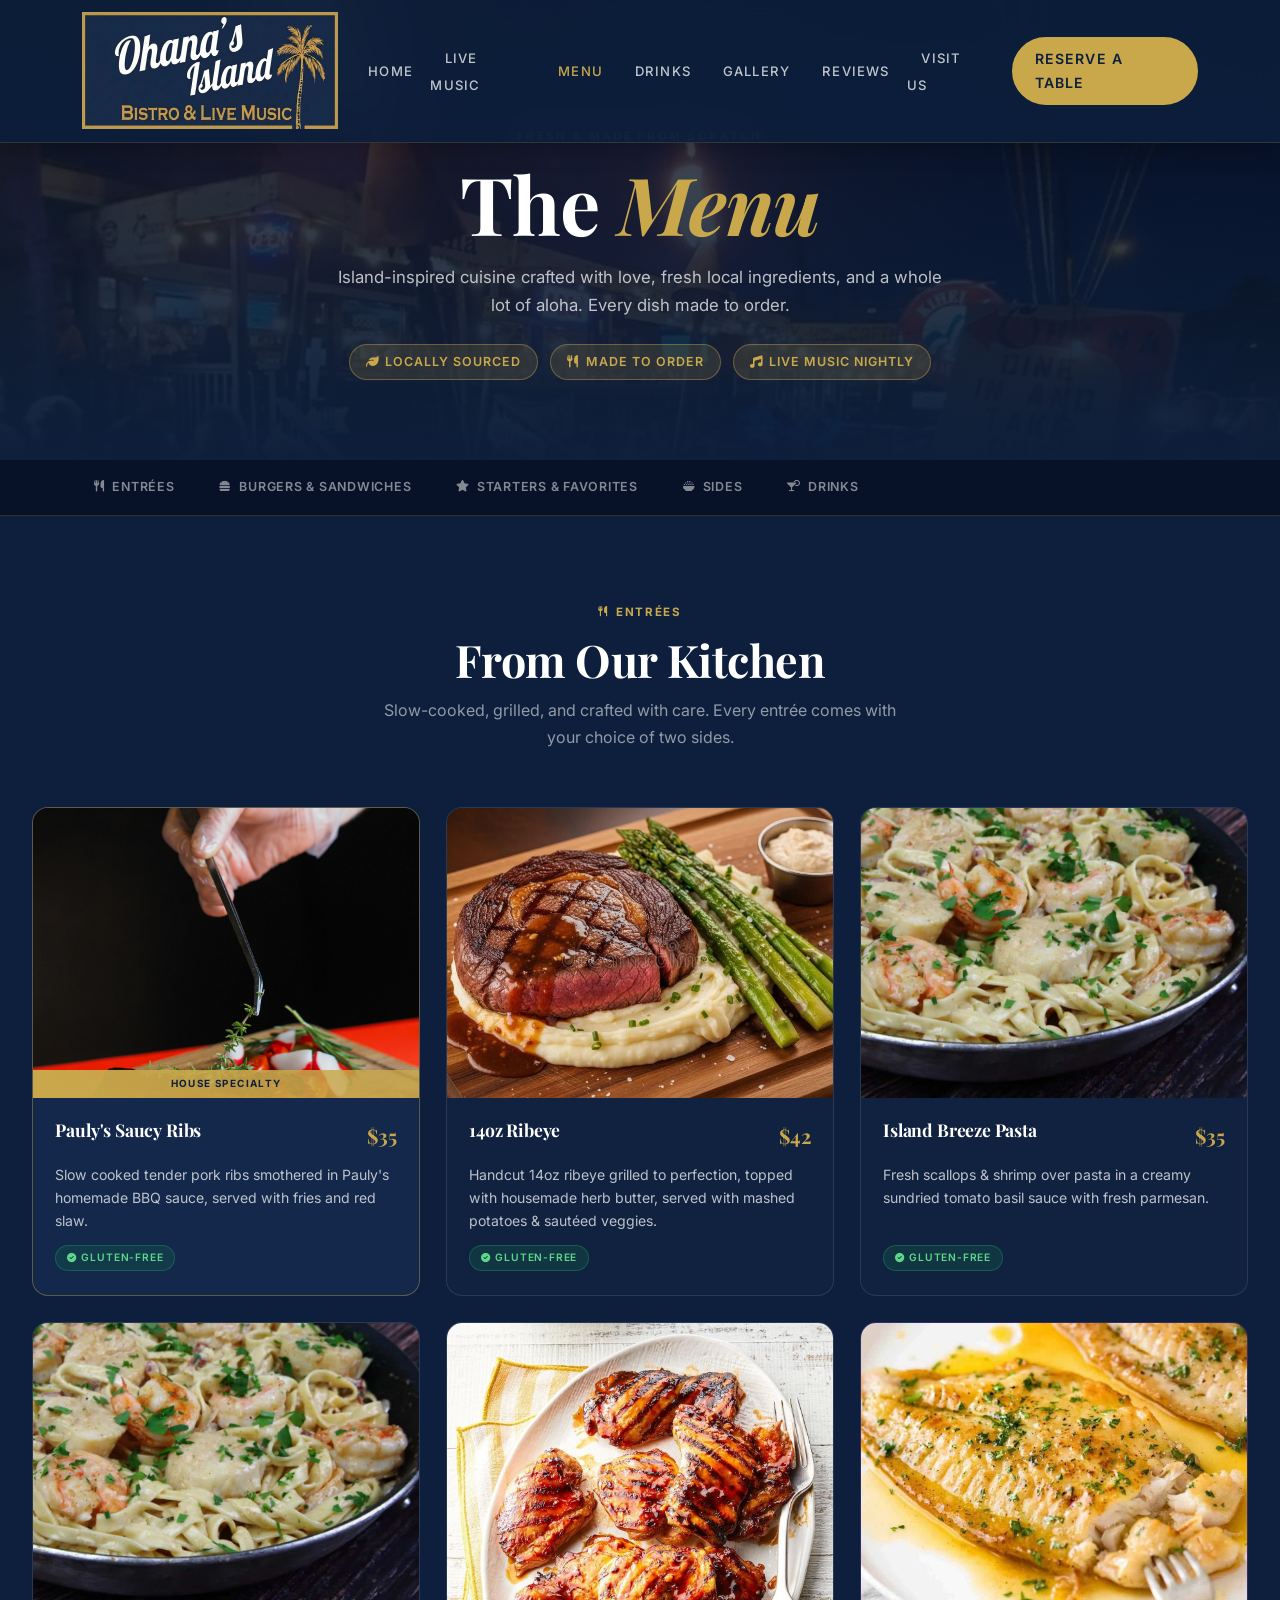
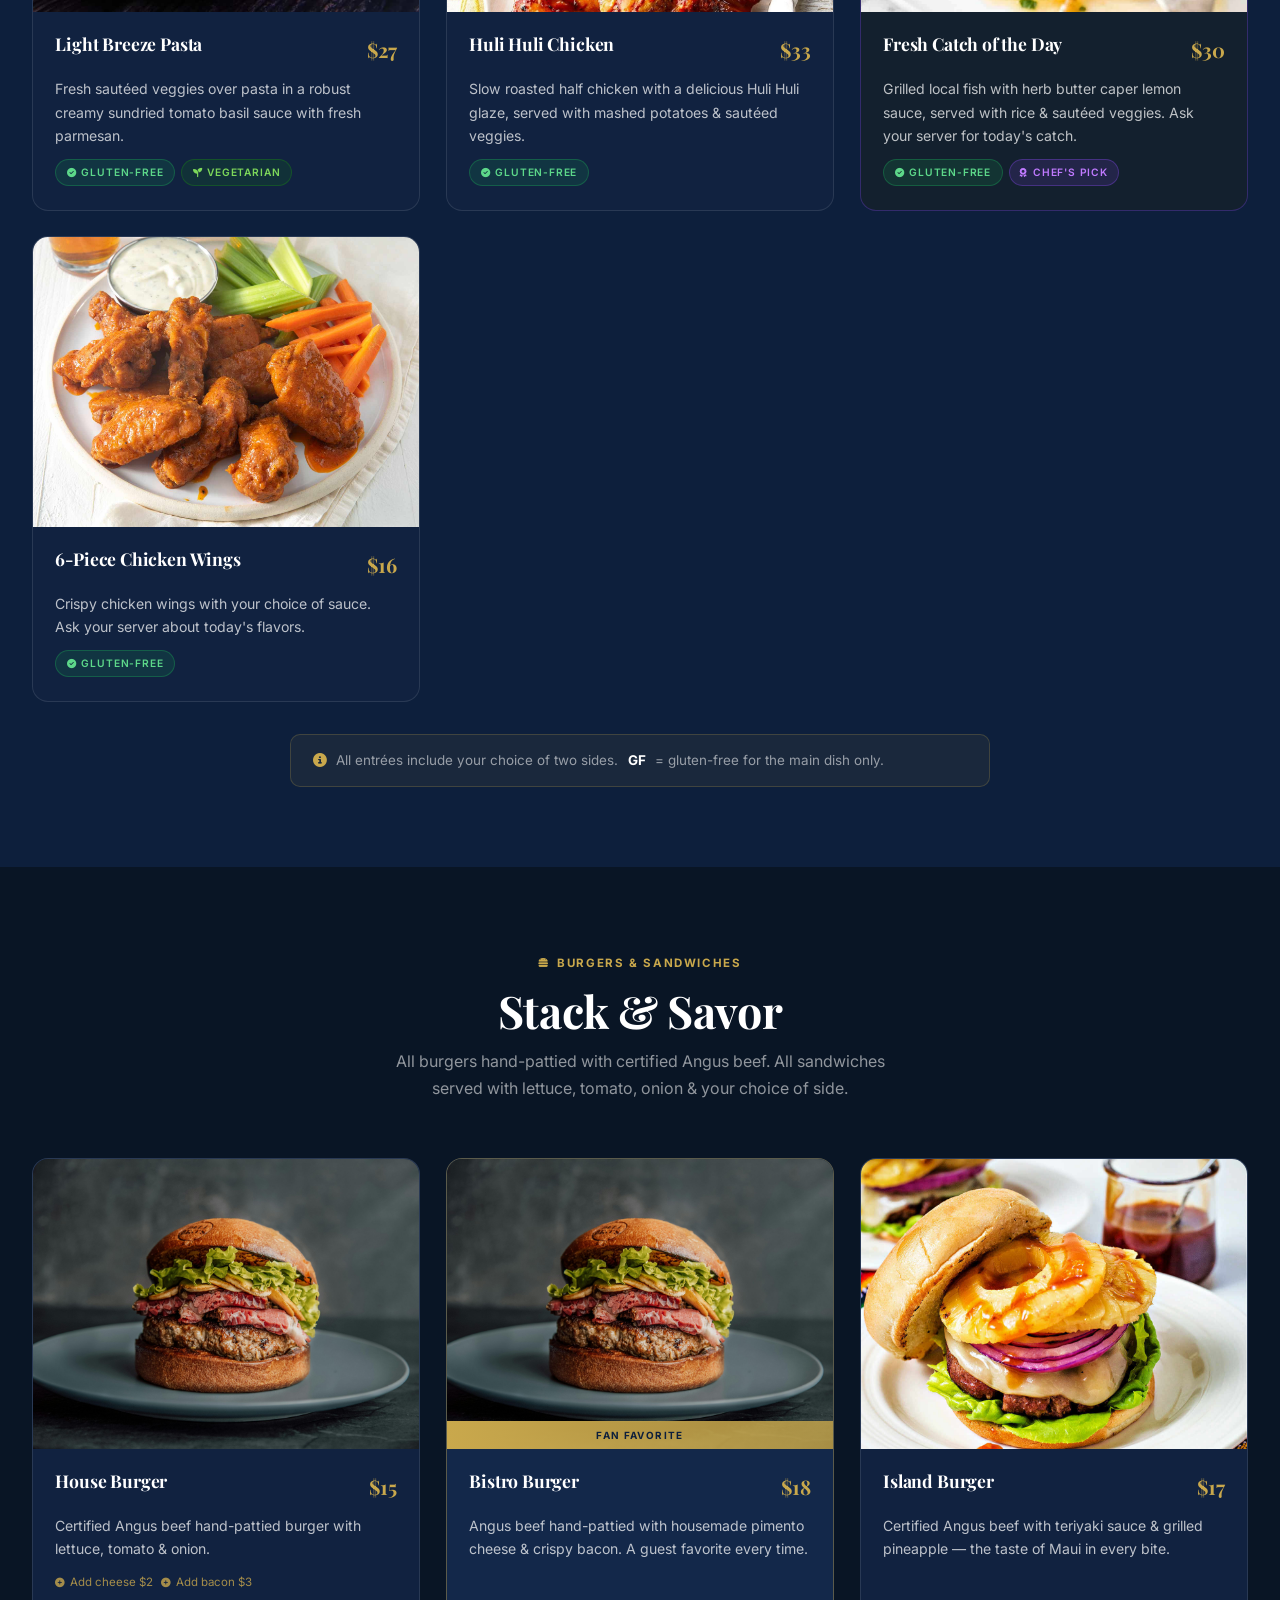
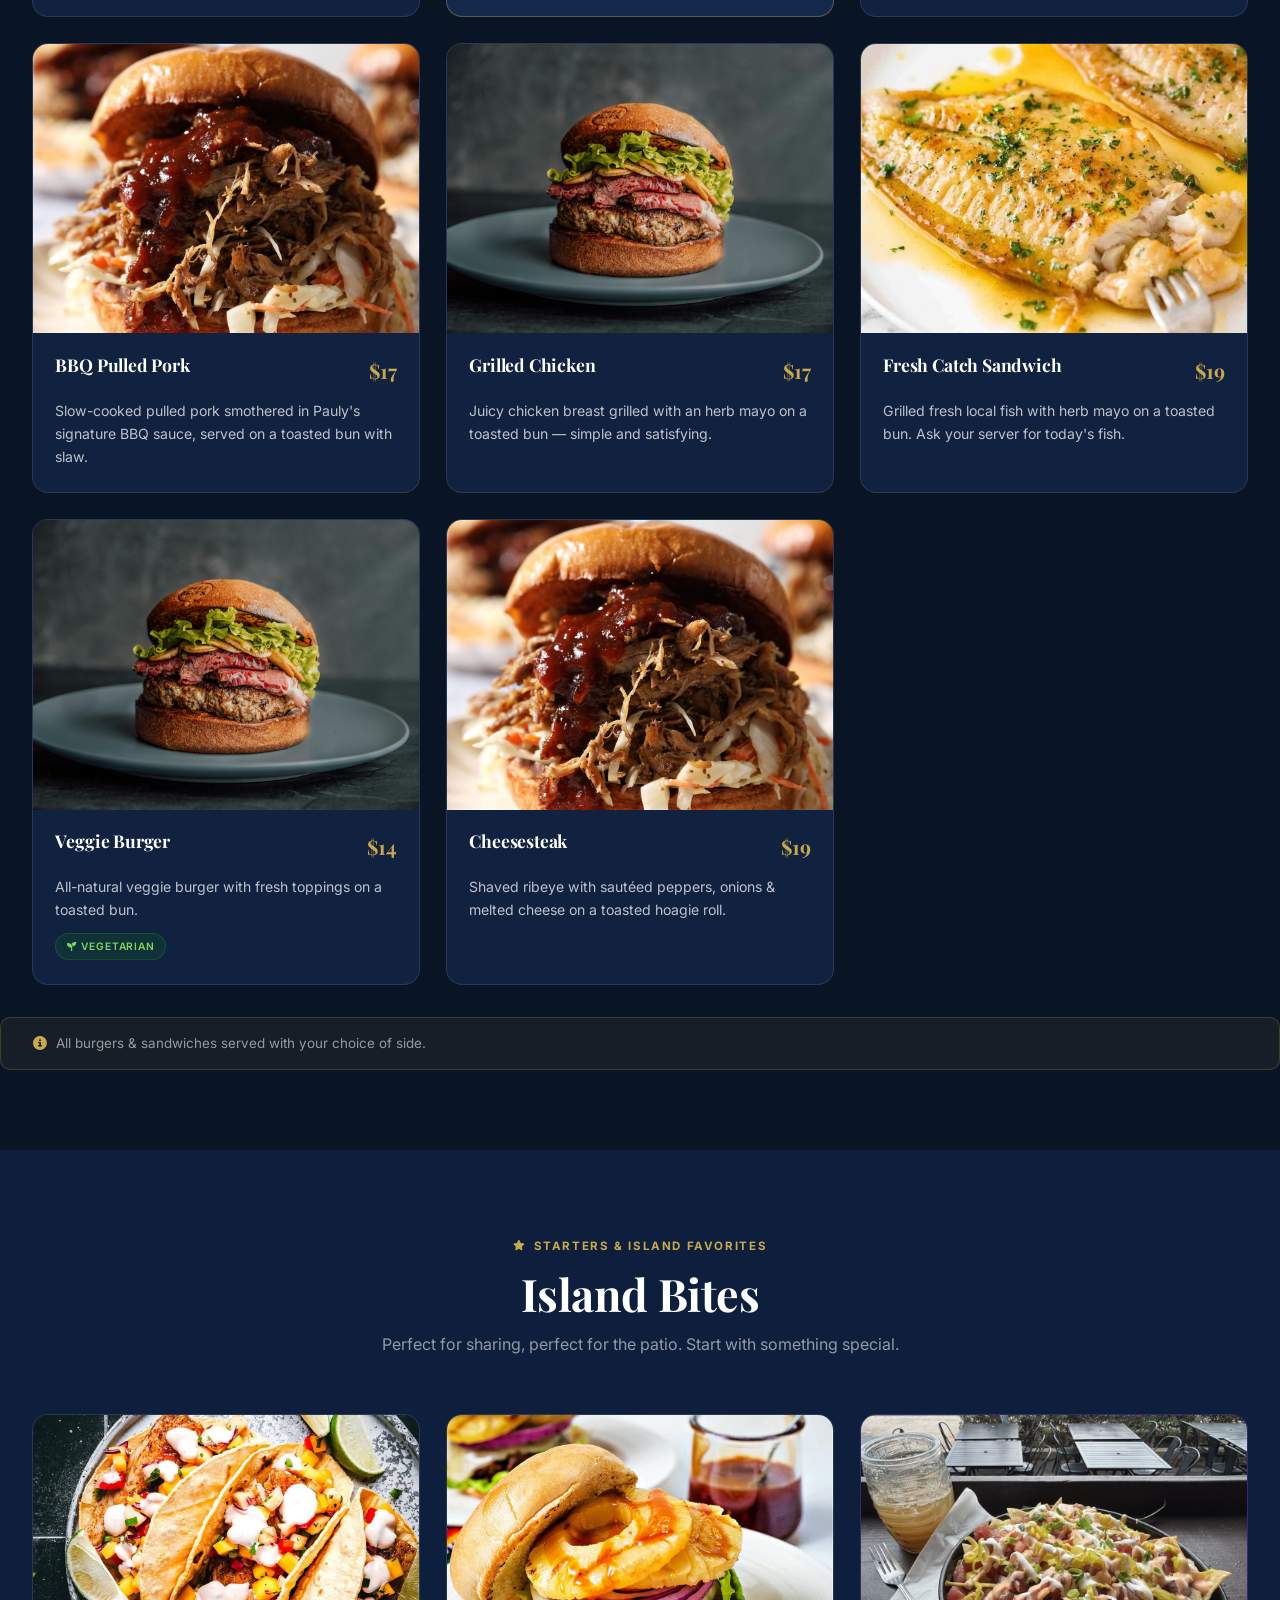
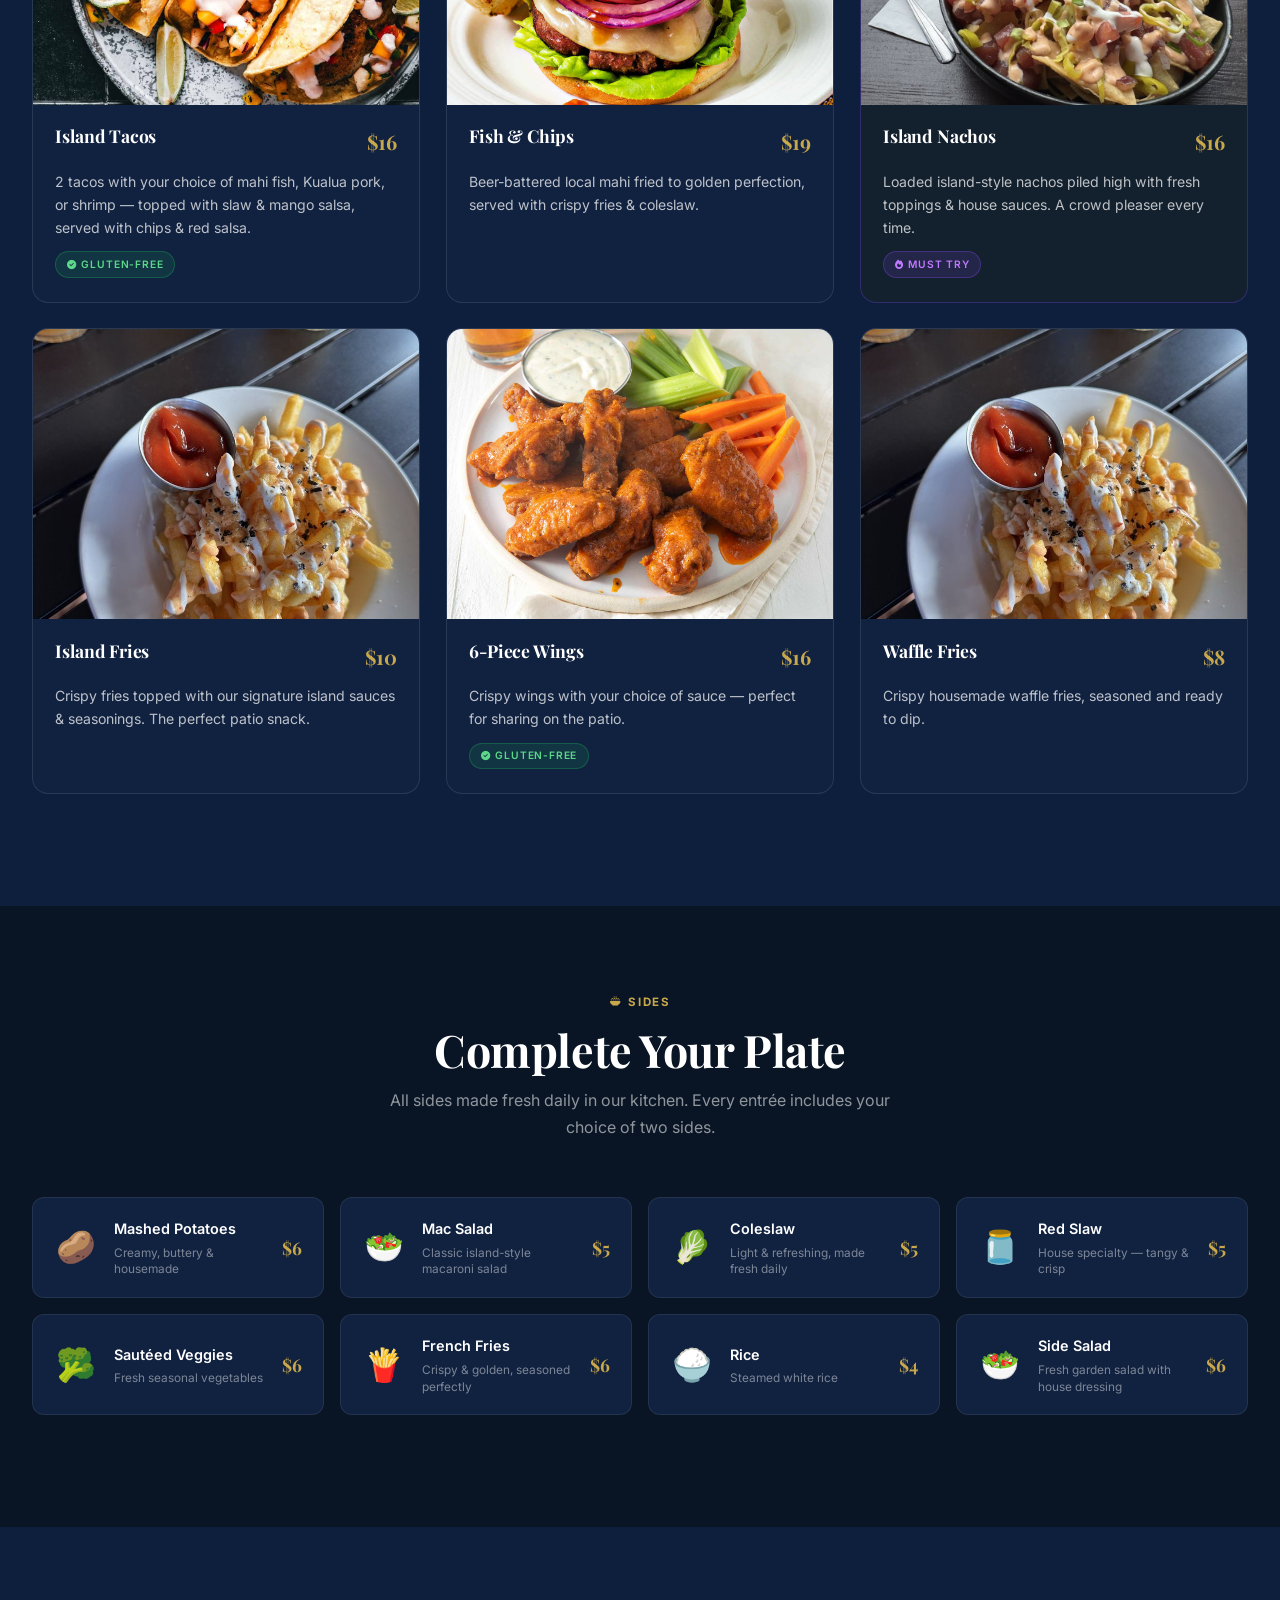
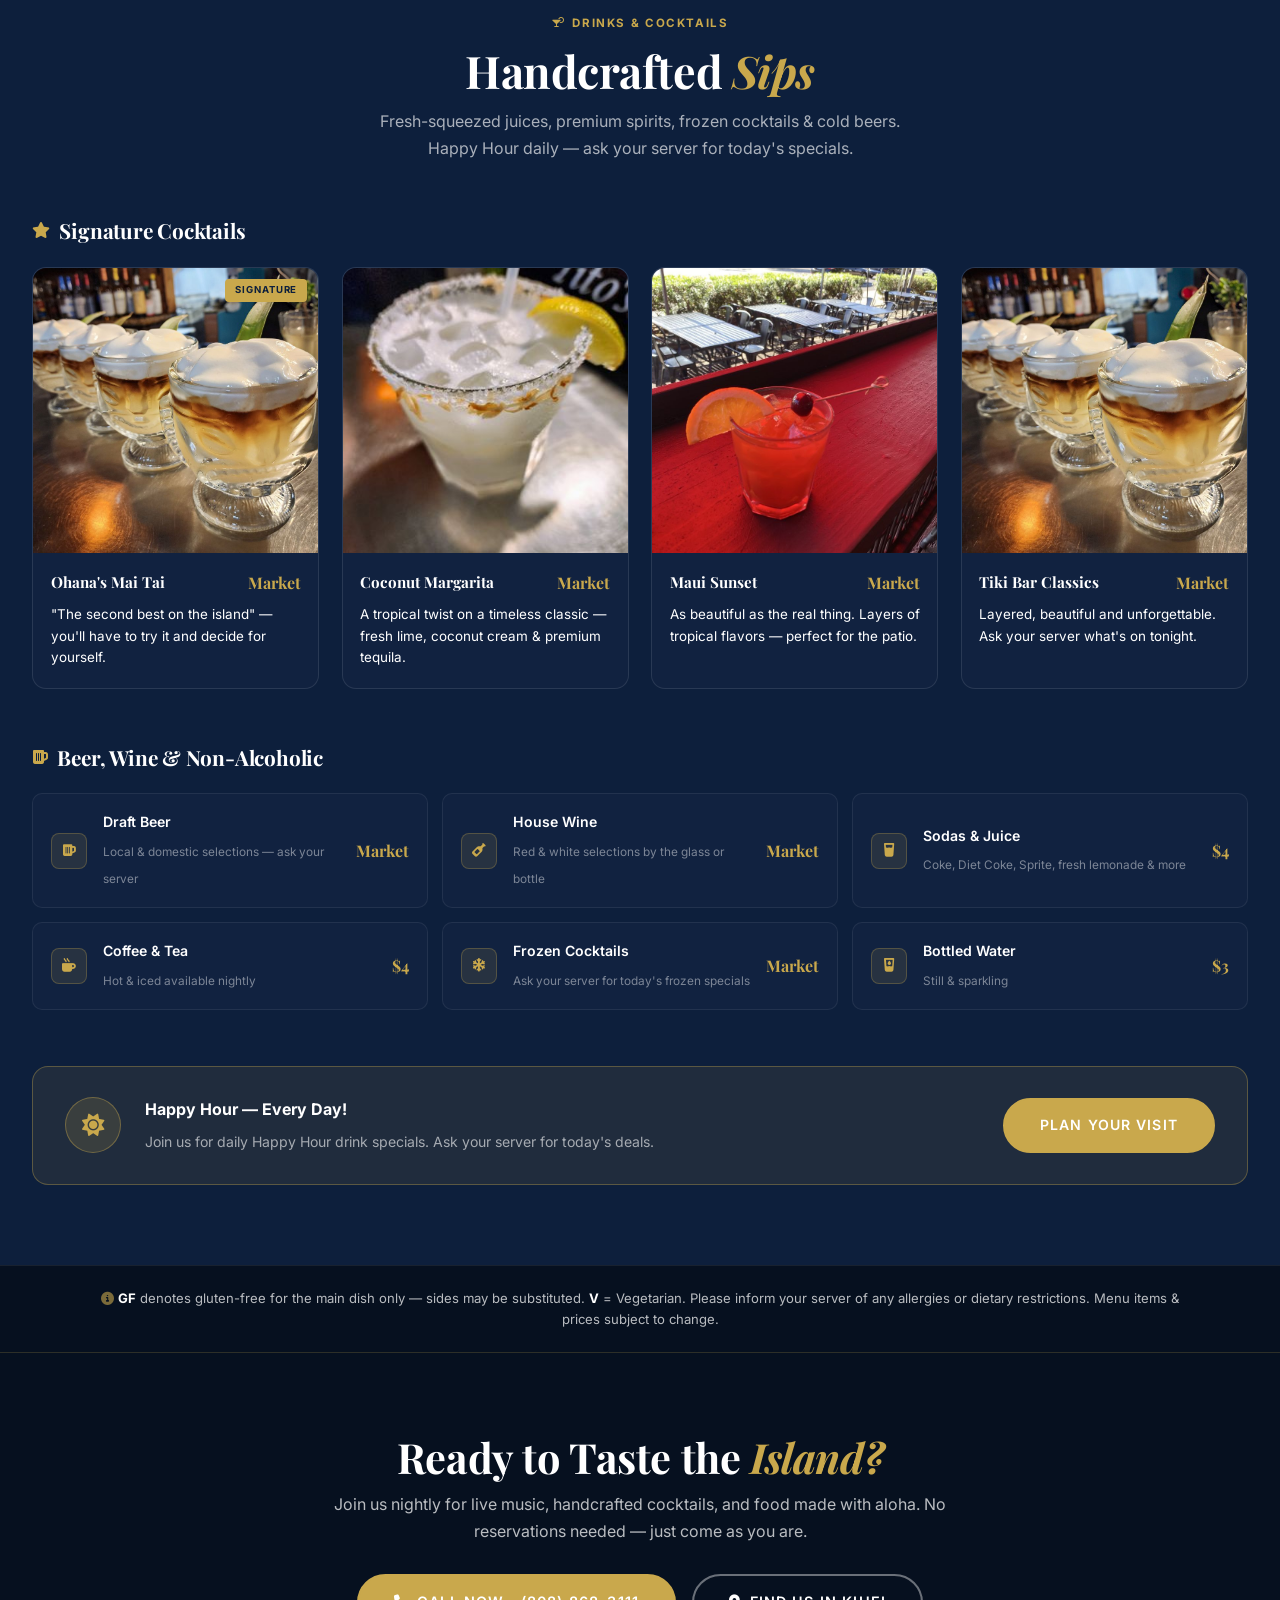
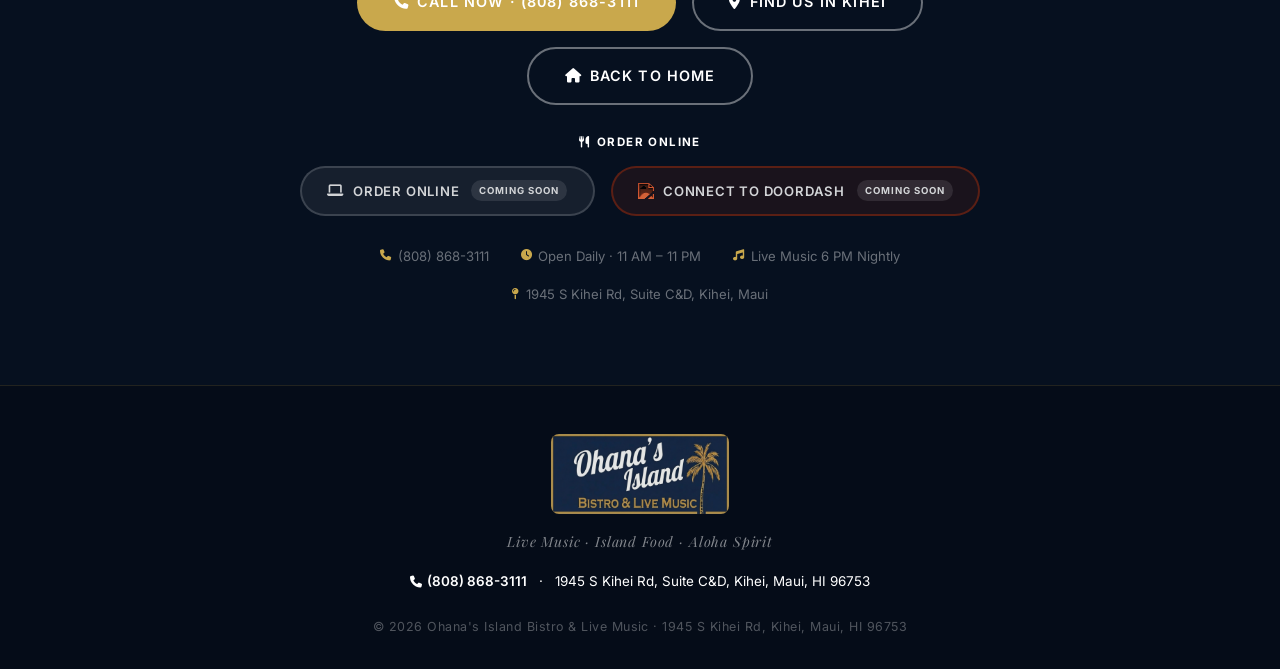
==== commit 67d50625: "Add files via upload" ====
--- a/menu.html
+++ b/menu.html
@@ -28,7 +28,7 @@
   <nav class="navbar" id="navbar">
     <div class="nav-inner">
       <a href="index.html" class="nav-logo">
-        <img src="https://www.genspark.ai/api/files/s/ZWY4IzhG" alt="Ohana's Island Bistro" />
+        <img src="images/logo.png" alt="Ohana's Island Bistro" />
       </a>
       <ul class="nav-links" id="navLinks">
         <li><a href="index.html">Home</a></li>
@@ -49,7 +49,7 @@
   <!-- MENU HERO -->
   <header class="menu-hero">
     <div class="menu-hero-bg">
-      <img src="https://www.genspark.ai/api/files/s/uKqWEE8A" alt="Ohana's Island Bistro patio" />
+      <img src="images/hero-patio.jpg" alt="Ohana's Island Bistro patio" />
       <div class="menu-hero-overlay"></div>
     </div>
     <div class="menu-hero-content">
@@ -99,7 +99,7 @@
       <!-- Pauly's Saucy Ribs -->
       <div class="mcard mcard-featured">
         <div class="mcard-img-wrap">
-          <img src="https://www.genspark.ai/api/files/s/umEWthnb" alt="Pauly's Saucy Ribs — slow cooked pork ribs with BBQ sauce" loading="lazy" />
+          <img src="images/menu/ribs.jpg" alt="Pauly's Saucy Ribs — slow cooked pork ribs with BBQ sauce" loading="lazy" />
           <div class="mcard-overlay">
             <div class="mcard-badges">
               <span class="mbadge mbadge-gf">GF</span>
@@ -123,7 +123,7 @@
       <!-- 14oz Ribeye -->
       <div class="mcard">
         <div class="mcard-img-wrap">
-          <img src="https://www.genspark.ai/api/files/s/rppnAnKZ" alt="14oz Ribeye steak with herb butter and mashed potatoes" loading="lazy" />
+          <img src="images/menu/ribeye-steak.jpg" alt="14oz Ribeye steak with herb butter and mashed potatoes" loading="lazy" />
           <div class="mcard-overlay">
             <div class="mcard-badges"><span class="mbadge mbadge-gf">GF</span></div>
           </div>
@@ -143,7 +143,7 @@
       <!-- Island Breeze Pasta -->
       <div class="mcard">
         <div class="mcard-img-wrap">
-          <img src="https://www.genspark.ai/api/files/s/VFX9Bf0k" alt="Island Breeze Pasta with scallops and shrimp" loading="lazy" />
+          <img src="images/menu/seafood-pasta.jpg" alt="Island Breeze Pasta with scallops and shrimp" loading="lazy" />
           <div class="mcard-overlay">
             <div class="mcard-badges"><span class="mbadge mbadge-gf">GF</span></div>
           </div>
@@ -163,7 +163,7 @@
       <!-- Light Breeze Pasta -->
       <div class="mcard">
         <div class="mcard-img-wrap">
-          <img src="https://www.genspark.ai/api/files/s/VFX9Bf0k" alt="Light Breeze Pasta with sautéed veggies" loading="lazy" />
+          <img src="images/menu/seafood-pasta.jpg" alt="Light Breeze Pasta with sautéed veggies" loading="lazy" />
           <div class="mcard-overlay">
             <div class="mcard-badges">
               <span class="mbadge mbadge-gf">GF</span>
@@ -187,7 +187,7 @@
       <!-- Huli Huli Chicken -->
       <div class="mcard">
         <div class="mcard-img-wrap">
-          <img src="https://www.genspark.ai/api/files/s/PGhwVbuL" alt="Huli Huli Chicken with glaze, mashed potatoes and veggies" loading="lazy" />
+          <img src="images/menu/huli-huli-chicken.jpg" alt="Huli Huli Chicken with glaze, mashed potatoes and veggies" loading="lazy" />
           <div class="mcard-overlay">
             <div class="mcard-badges"><span class="mbadge mbadge-gf">GF</span></div>
           </div>
@@ -207,7 +207,7 @@
       <!-- Fresh Catch of the Day -->
       <div class="mcard mcard-special">
         <div class="mcard-img-wrap">
-          <img src="https://www.genspark.ai/api/files/s/UdrfIuTf" alt="Fresh Catch of the Day — grilled local fish" loading="lazy" />
+          <img src="images/menu/fresh-catch.jpg" alt="Fresh Catch of the Day — grilled local fish" loading="lazy" />
           <div class="mcard-overlay">
             <div class="mcard-badges">
               <span class="mbadge mbadge-gf">GF</span>
@@ -231,7 +231,7 @@
       <!-- 6-Piece Chicken Wings -->
       <div class="mcard">
         <div class="mcard-img-wrap">
-          <img src="https://www.genspark.ai/api/files/s/6925CWJkHkLke6mwqdoZJF59" alt="6-Piece Chicken Wings" loading="lazy" />
+          <img src="images/menu/chicken-wings.jpg" alt="6-Piece Chicken Wings" loading="lazy" />
           <div class="mcard-overlay"><div class="mcard-badges"><span class="mbadge mbadge-gf">GF</span></div></div>
         </div>
         <div class="mcard-body">
@@ -266,7 +266,7 @@
       <!-- House Burger -->
       <div class="mcard">
         <div class="mcard-img-wrap">
-          <img src="https://www.genspark.ai/api/files/s/JQTnasAq" alt="House Burger — classic Angus beef burger" loading="lazy" />
+          <img src="images/menu/burger.jpg" alt="House Burger — classic Angus beef burger" loading="lazy" />
         </div>
         <div class="mcard-body">
           <div class="mcard-top">
@@ -284,7 +284,7 @@
       <!-- Bistro Burger -->
       <div class="mcard mcard-featured">
         <div class="mcard-img-wrap">
-          <img src="https://www.genspark.ai/api/files/s/JQTnasAq" alt="Bistro Burger with pimento cheese and bacon" loading="lazy" />
+          <img src="images/menu/burger.jpg" alt="Bistro Burger with pimento cheese and bacon" loading="lazy" />
           <div class="mcard-overlay">
             <div class="mcard-badges"><span class="mbadge mbadge-star">Fan Favorite</span></div>
           </div>
@@ -302,7 +302,7 @@
       <!-- Island Burger -->
       <div class="mcard">
         <div class="mcard-img-wrap">
-          <img src="https://www.genspark.ai/api/files/s/Nxgc1Zwx" alt="Island Burger with teriyaki and grilled pineapple" loading="lazy" />
+          <img src="images/menu/island-burger.jpg" alt="Island Burger with teriyaki and grilled pineapple" loading="lazy" />
         </div>
         <div class="mcard-body">
           <div class="mcard-top">
@@ -316,7 +316,7 @@
       <!-- BBQ Pulled Pork -->
       <div class="mcard">
         <div class="mcard-img-wrap">
-          <img src="https://www.genspark.ai/api/files/s/avBOy32D" alt="BBQ Pulled Pork Sandwich" loading="lazy" />
+          <img src="images/menu/bbq-pulled-pork.jpg" alt="BBQ Pulled Pork Sandwich" loading="lazy" />
         </div>
         <div class="mcard-body">
           <div class="mcard-top">
@@ -330,7 +330,7 @@
       <!-- Grilled Chicken Sandwich -->
       <div class="mcard">
         <div class="mcard-img-wrap">
-          <img src="https://www.genspark.ai/api/files/s/JQTnasAq" alt="Grilled Chicken Sandwich" loading="lazy" />
+          <img src="images/menu/burger.jpg" alt="Grilled Chicken Sandwich" loading="lazy" />
         </div>
         <div class="mcard-body">
           <div class="mcard-top">
@@ -344,7 +344,7 @@
       <!-- Fresh Catch Sandwich -->
       <div class="mcard">
         <div class="mcard-img-wrap">
-          <img src="https://www.genspark.ai/api/files/s/UdrfIuTf" alt="Fresh Catch Sandwich with grilled fish" loading="lazy" />
+          <img src="images/menu/fresh-catch.jpg" alt="Fresh Catch Sandwich with grilled fish" loading="lazy" />
         </div>
         <div class="mcard-body">
           <div class="mcard-top">
@@ -358,7 +358,7 @@
       <!-- Veggie Burger -->
       <div class="mcard">
         <div class="mcard-img-wrap">
-          <img src="https://www.genspark.ai/api/files/s/JQTnasAq" alt="Veggie Burger" loading="lazy" />
+          <img src="images/menu/burger.jpg" alt="Veggie Burger" loading="lazy" />
           <div class="mcard-overlay">
             <div class="mcard-badges"><span class="mbadge mbadge-veg">V</span></div>
           </div>
@@ -378,7 +378,7 @@
       <!-- Cheesesteak -->
       <div class="mcard">
         <div class="mcard-img-wrap">
-          <img src="https://www.genspark.ai/api/files/s/avBOy32D" alt="Cheesesteak with shaved ribeye and melted cheese" loading="lazy" />
+          <img src="images/menu/bbq-pulled-pork.jpg" alt="Cheesesteak with shaved ribeye and melted cheese" loading="lazy" />
         </div>
         <div class="mcard-body">
           <div class="mcard-top">
@@ -409,7 +409,7 @@
       <!-- Tacos -->
       <div class="mcard mcard-wide">
         <div class="mcard-img-wrap">
-          <img src="https://www.genspark.ai/api/files/s/z5jOTfpC" alt="Island Tacos — mahi, pork and shrimp with mango salsa" loading="lazy" />
+          <img src="images/menu/island-tacos.jpg" alt="Island Tacos — mahi, pork and shrimp with mango salsa" loading="lazy" />
           <div class="mcard-overlay">
             <div class="mcard-badges"><span class="mbadge mbadge-gf">GF</span></div>
           </div>
@@ -429,7 +429,7 @@
       <!-- Fish & Chips -->
       <div class="mcard mcard-wide">
         <div class="mcard-img-wrap">
-          <img src="https://www.genspark.ai/api/files/s/Nxgc1Zwx" alt="Fish and Chips — beer battered local mahi" loading="lazy" />
+          <img src="images/menu/island-burger.jpg" alt="Fish and Chips — beer battered local mahi" loading="lazy" />
         </div>
         <div class="mcard-body">
           <div class="mcard-top">
@@ -443,7 +443,7 @@
       <!-- Island Nachos -->
       <div class="mcard mcard-wide mcard-special">
         <div class="mcard-img-wrap">
-          <img src="https://www.genspark.ai/api/files/s/lxT37d16" alt="Island Nachos loaded with fresh toppings" loading="lazy" />
+          <img src="images/menu/nachos.jpg" alt="Island Nachos loaded with fresh toppings" loading="lazy" />
           <div class="mcard-overlay">
             <div class="mcard-badges"><span class="mbadge mbadge-chef">Must Try</span></div>
           </div>
@@ -463,7 +463,7 @@
       <!-- Island Fries -->
       <div class="mcard mcard-wide">
         <div class="mcard-img-wrap">
-          <img src="https://www.genspark.ai/api/files/s/FGCdSvOs" alt="Island Fries with signature sauces" loading="lazy" />
+          <img src="images/menu/island-fries.jpg" alt="Island Fries with signature sauces" loading="lazy" />
         </div>
         <div class="mcard-body">
           <div class="mcard-top">
@@ -477,7 +477,7 @@
       <!-- Chicken Wings Starter -->
       <div class="mcard mcard-wide">
         <div class="mcard-img-wrap">
-          <img src="https://www.genspark.ai/api/files/s/6925CWJkHkLke6mwqdoZJF59" alt="6-Piece Chicken Wings" loading="lazy" />
+          <img src="images/menu/chicken-wings.jpg" alt="6-Piece Chicken Wings" loading="lazy" />
           <div class="mcard-overlay">
             <div class="mcard-badges"><span class="mbadge mbadge-gf">GF</span></div>
           </div>
@@ -497,7 +497,7 @@
       <!-- Waffle Fries -->
       <div class="mcard mcard-wide">
         <div class="mcard-img-wrap">
-          <img src="https://www.genspark.ai/api/files/s/FGCdSvOs" alt="Waffle Fries — crispy housemade waffle fries" loading="lazy" />
+          <img src="images/menu/island-fries.jpg" alt="Waffle Fries — crispy housemade waffle fries" loading="lazy" />
         </div>
         <div class="mcard-body">
           <div class="mcard-top">
@@ -615,7 +615,7 @@
 
         <div class="drink-menu-card">
           <div class="drink-menu-img">
-            <img src="https://www.genspark.ai/api/files/s/MtcxigzT" alt="Ohana's Famous Mai Tai" loading="lazy" />
+            <img src="images/menu/tiki-cocktails.jpg" alt="Ohana's Famous Mai Tai" loading="lazy" />
             <div class="dmc-badge">Signature</div>
           </div>
           <div class="drink-menu-body">
@@ -629,7 +629,7 @@
 
         <div class="drink-menu-card">
           <div class="drink-menu-img">
-            <img src="https://www.genspark.ai/api/files/s/bYJASjRy" alt="Coconut Margarita" loading="lazy" />
+            <img src="images/menu/coconut-margarita.jpg" alt="Coconut Margarita" loading="lazy" />
           </div>
           <div class="drink-menu-body">
             <div class="drink-menu-top">
@@ -642,7 +642,7 @@
 
         <div class="drink-menu-card">
           <div class="drink-menu-img">
-            <img src="https://www.genspark.ai/api/files/s/bYJASjRy" alt="Maui Sunset cocktail" loading="lazy" />
+            <img src="images/menu/sunset-cocktail.jpg" alt="Maui Sunset cocktail" loading="lazy" />
           </div>
           <div class="drink-menu-body">
             <div class="drink-menu-top">
@@ -655,7 +655,7 @@
 
         <div class="drink-menu-card">
           <div class="drink-menu-img">
-            <img src="https://www.genspark.ai/api/files/s/MtcxigzT" alt="Tiki Bar Classics" loading="lazy" />
+            <img src="images/menu/tiki-cocktails.jpg" alt="Tiki Bar Classics" loading="lazy" />
           </div>
           <div class="drink-menu-body">
             <div class="drink-menu-top">
@@ -791,7 +791,7 @@
   <footer class="site-footer">
     <div class="footer-inner container">
       <div class="footer-logo">
-        <img src="https://www.genspark.ai/api/files/s/ZWY4IzhG" alt="Ohana's Island Bistro" />
+        <img src="images/logo.png" alt="Ohana's Island Bistro" />
       </div>
       <p class="footer-tagline">Live Music · Island Food · Aloha Spirit</p>
       <div class="footer-contact-line">
--- a/css/style.css
+++ b/css/style.css
@@ -93,6 +93,12 @@
   transition: height .3s ease, margin .3s ease;
 }
 #navbar.scrolled .nav-logo img { height: 99px; margin: 5px 0; }
+/* Mobile: hide Visit Us CTA from desktop nav (it's in the hamburger menu) */
+@media (max-width: 768px) {
+  .nav-logo img { height: 72px; margin: 4px 0; }
+  #navbar.scrolled .nav-logo img { height: 60px; margin: 3px 0; }
+  .nav-cta { display: none; }
+}
 .nav-links { display: flex; align-items: center; gap: .2rem; }
 .nav-links li a {
   font-size: .82rem; font-weight: 500; letter-spacing: .09em;
@@ -2540,59 +2546,121 @@
     background: rgba(13,31,60,.98); flex-direction: column;
     padding: 1.5rem 2rem 2rem; gap: .25rem;
     backdrop-filter: blur(16px); border-top: 1px solid rgba(201,168,76,.15);
+    box-shadow: 0 16px 40px rgba(0,0,0,.5);
   }
   .nav-links.open { display: flex; }
+  /* Show Visit Us in the dropdown on mobile */
+  .nav-links .nav-cta { display: inline-flex; margin-top: .5rem; align-self: flex-start; }
   .nav-links li a { display: block; padding: .75rem 1rem; font-size: .9rem; }
-  .hero-content    { padding: 7rem 1.5rem 4rem; }
+  .hero-content    { padding: 6rem 1.2rem 3.5rem; }
+  .hero-title      { font-size: clamp(2.6rem, 11vw, 4.5rem); }
   .hero-actions    { flex-direction: column; align-items: center; }
+  .hero-actions .btn { width: 100%; max-width: 320px; justify-content: center; }
   .music-headline  { flex-direction: column; gap: 1.5rem; }
   .music-features  { grid-template-columns: 1fr 1fr; }
+  .music-stats     { width: 100%; overflow-x: auto; }
+  .music-stat      { padding: 1.1rem 1.6rem; flex-shrink: 0; }
+  /* Artist Spotlight */
+  .ashow-section   { padding: 3.5rem 0 3rem; }
+  .ashow-header    { margin-bottom: 3rem; }
+  /* Atmosphere */
+  .atmosphere      { grid-template-columns: 1fr; }
+  .atmo-image      { min-height: 340px; }
+  .atmo-content    { padding: 3rem 1.5rem; }
+  /* Reviews */
   .review-card     { flex: 0 0 calc(50% - .7rem); }
-  .review-featured { padding: 2rem 2rem 1.8rem; }
+  .review-featured { padding: 2rem 1.8rem 1.8rem; }
+  .reviews-platforms { flex-direction: column; align-items: center; gap: 1rem; }
+  .platform-badge  { width: 100%; max-width: 320px; }
+  /* Drinks */
   .drinks-hero     { grid-template-columns: 1fr; gap: 2rem; }
-  .drinks-hero-img { aspect-ratio: 4/3; max-width: 480px; margin: 0 auto; }
+  .drinks-hero-img { aspect-ratio: 4/3; max-width: 440px; margin: 0 auto; }
   .drinks-grid     { grid-template-columns: repeat(2,1fr); }
+  /* Gallery */
   .gallery-grid    { grid-template-columns: 1fr 1fr; }
   .gallery-item.gallery-wide { grid-column: span 2; }
-  .about-pillars   { grid-template-columns: 1fr; }
-  .contact-cards   { grid-template-columns: 1fr 1fr; }
+  /* About */
+  .about-inner     { grid-template-columns: 1fr; gap: 2.5rem; }
+  .about-pillars   { grid-template-columns: 1fr 1fr; gap: .8rem; }
+  /* Contact */
+  .contact-section { padding: 5rem 0 4rem; }
+  .contact-cards   { grid-template-columns: 1fr 1fr; max-width: 100%; }
   .contact-cta-row { flex-direction: column; align-items: center; }
-  /* music calendar */
-  .music-stats      { width: 100%; }
-  .music-stat       { padding: 1.1rem 2rem; }
-  /* menu responsive */
+  .contact-cta-row .btn { width: 100%; max-width: 320px; justify-content: center; }
+  /* Menu grid */
   .menu-grid-uniform { grid-template-columns: repeat(2, 1fr); }
   .menu-grid-2col    { grid-template-columns: repeat(2, 1fr); }
   .sides-grid        { grid-template-columns: repeat(2, 1fr); }
+  /* Container tighter */
+  .container { padding: 0 1.2rem; }
 }
 @media (max-width: 480px) {
-  .music-features  { grid-template-columns: 1fr; }
+  /* Nav */
+  .nav-logo img { height: 60px; margin: 3px 0; }
+  #navbar.scrolled .nav-logo img { height: 52px; margin: 2px 0; }
+  /* Hero */
+  .hero-content { padding: 5.5rem 1rem 3rem; }
+  .hero-title   { font-size: clamp(2.2rem, 12vw, 3.2rem); }
+  .hero-ticker  { display: none; }
+  .hero-badge   { font-size: .68rem; padding: .4rem 1rem; }
+  /* Music */
+  .music-features  { grid-template-columns: 1fr 1fr; }
+  .music-stat      { padding: 1rem 1.2rem; }
+  .music-stat-num  { font-size: 1.8rem; }
+  .music-stats     { flex-wrap: wrap; justify-content: center; }
+  .music-stat-div  { display: none; }
+  .sched-legend    { flex-wrap: wrap; gap: .5rem; justify-content: center; }
+  /* Artist Spotlight */
+  .ashow-section   { padding: 3rem 0 2.5rem; }
+  .ashow-title     { font-size: clamp(1.9rem, 8vw, 2.6rem); }
+  .ashow-coming-inner { padding: 1.5rem; }
+  .ashow-coming-pills { display: none; }
+  /* Reviews */
+  .review-card     { flex: 0 0 88%; }
+  .review-featured { padding: 1.8rem 1.3rem; }
+  .reviews-cta-btns { flex-direction: column; align-items: center; }
+  .reviews-cta-btns .btn { width: 100%; max-width: 300px; justify-content: center; }
+  /* Contact */
   .contact-cards   { grid-template-columns: 1fr 1fr; }
-  .contact-logo-img { width: clamp(200px, 70vw, 300px); }
-  .contact-logo-glow { width: 320px; height: 180px; }
+  .contact-logo-img { width: clamp(180px, 65vw, 260px); }
+  .contact-logo-glow { width: 280px; height: 160px; }
+  /* Drinks */
   .drinks-grid     { grid-template-columns: 1fr 1fr; }
-  .review-card     { flex: 0 0 88%; }
-  .reviews-platforms { gap: 1rem; }
-  .platform-badge   { min-width: 160px; padding: 1rem 1.4rem; }
-  .review-featured { padding: 1.8rem 1.5rem; }
-  .reviews-cta-btns { flex-direction: column; align-items: center; }
-  .gallery-grid   { grid-template-columns: 1fr; }
-  .gallery-item.gallery-wide { grid-column: span 1; aspect-ratio: 4/3; }
-  .atmo-content   { padding: 2.5rem 1.5rem; }
-  .hero-ticker    { display: none; }
-  /* remove old video-grid mobile rules now handled in vsec */
-  .music-stat      { padding: 1rem 1.4rem; }
-  .music-stat-num  { font-size: 2rem; }
-  .music-stats     { flex-wrap: wrap; width: 100%; }
-  .music-features  { grid-template-columns: 1fr 1fr; }
-  /* menu */
+  .drinks-hero-img { aspect-ratio: 16/10; }
+  /* Gallery */
+  .gallery-grid   { grid-template-columns: 1fr 1fr; }
+  .gallery-item.gallery-wide { grid-column: span 2; aspect-ratio: 16/9; }
+  /* Atmosphere */
+  .atmo-content   { padding: 2.5rem 1.2rem; }
+  /* Menu */
   .menu-grid-uniform { grid-template-columns: 1fr; }
   .menu-grid-2col    { grid-template-columns: 1fr; }
   .sides-grid        { grid-template-columns: 1fr; }
   .menu-tabs         { flex-direction: column; align-items: center; }
   .menu-tab          { width: 100%; max-width: 300px; justify-content: center; }
-  /* video grid — mobile: single column */
+  /* Video */
   .video-grid { grid-template-columns: 1fr; grid-template-rows: repeat(6, 220px); }
   .vg-wide    { grid-column: span 1; }
   .vg-tall    { grid-row: span 1; }
-}
+  /* Container */
+  .container { padding: 0 1rem; }
+}
+
+/* ── Extra-small phones (375px and below) ── */
+@media (max-width: 375px) {
+  .nav-logo img { height: 52px; }
+  .hero-title   { font-size: 2.1rem; }
+  .hero-sub     { font-size: .9rem; letter-spacing: .12em; }
+  .hero-actions .btn { font-size: .82rem; padding: .75rem 1.4rem; }
+  .contact-cards { grid-template-columns: 1fr; }
+  .contact-card  { padding: 1.4rem 1rem; }
+  .ashow-spotlight,
+  .ashow-spotlight-reverse { gap: 1.5rem; }
+  .ashow-photo-frame { aspect-ratio: 3/2; }
+  .ashow-artist-name { font-size: 1.8rem; }
+  .music-stat   { padding: .8rem 1rem; }
+  .review-featured blockquote { font-size: 1rem; }
+  .container { padding: 0 .85rem; }
+  .btn { padding: .75rem 1.6rem; font-size: .82rem; }
+  .btn-lg { padding: .9rem 1.8rem; }
+}
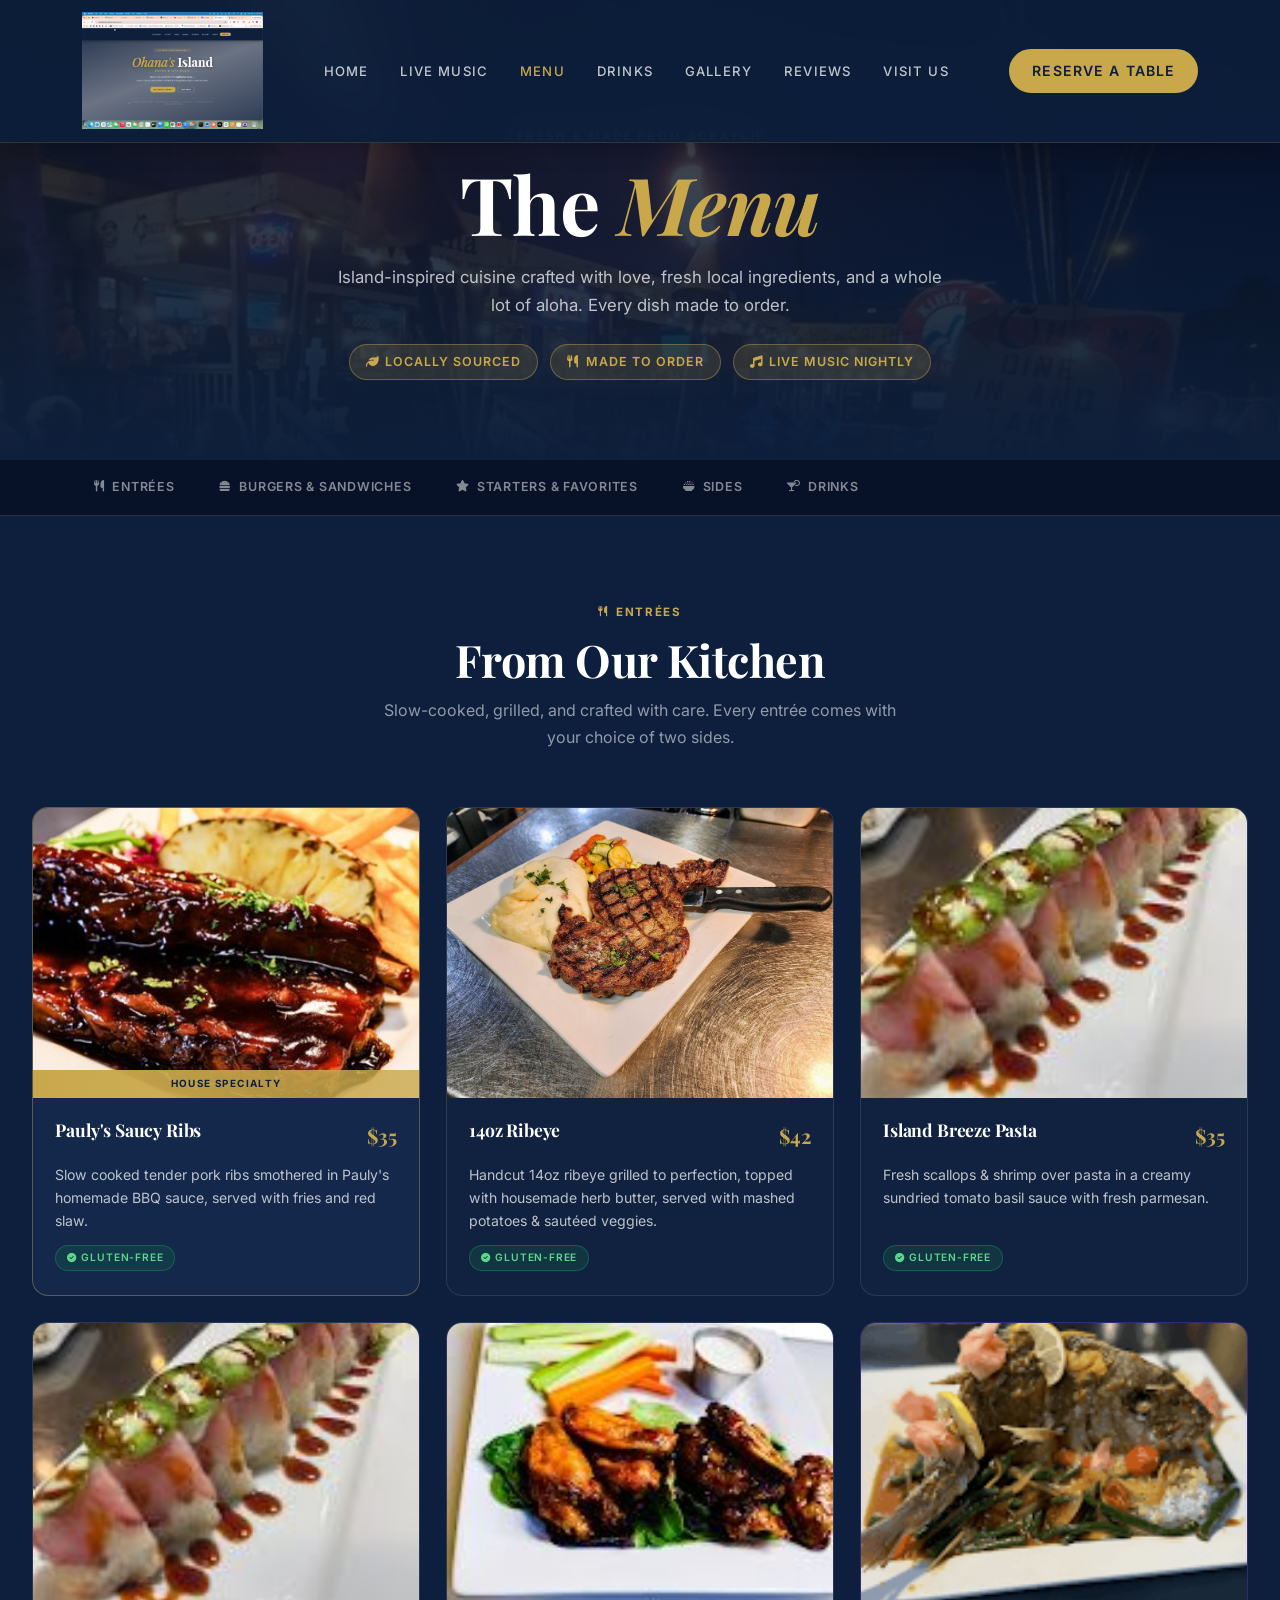
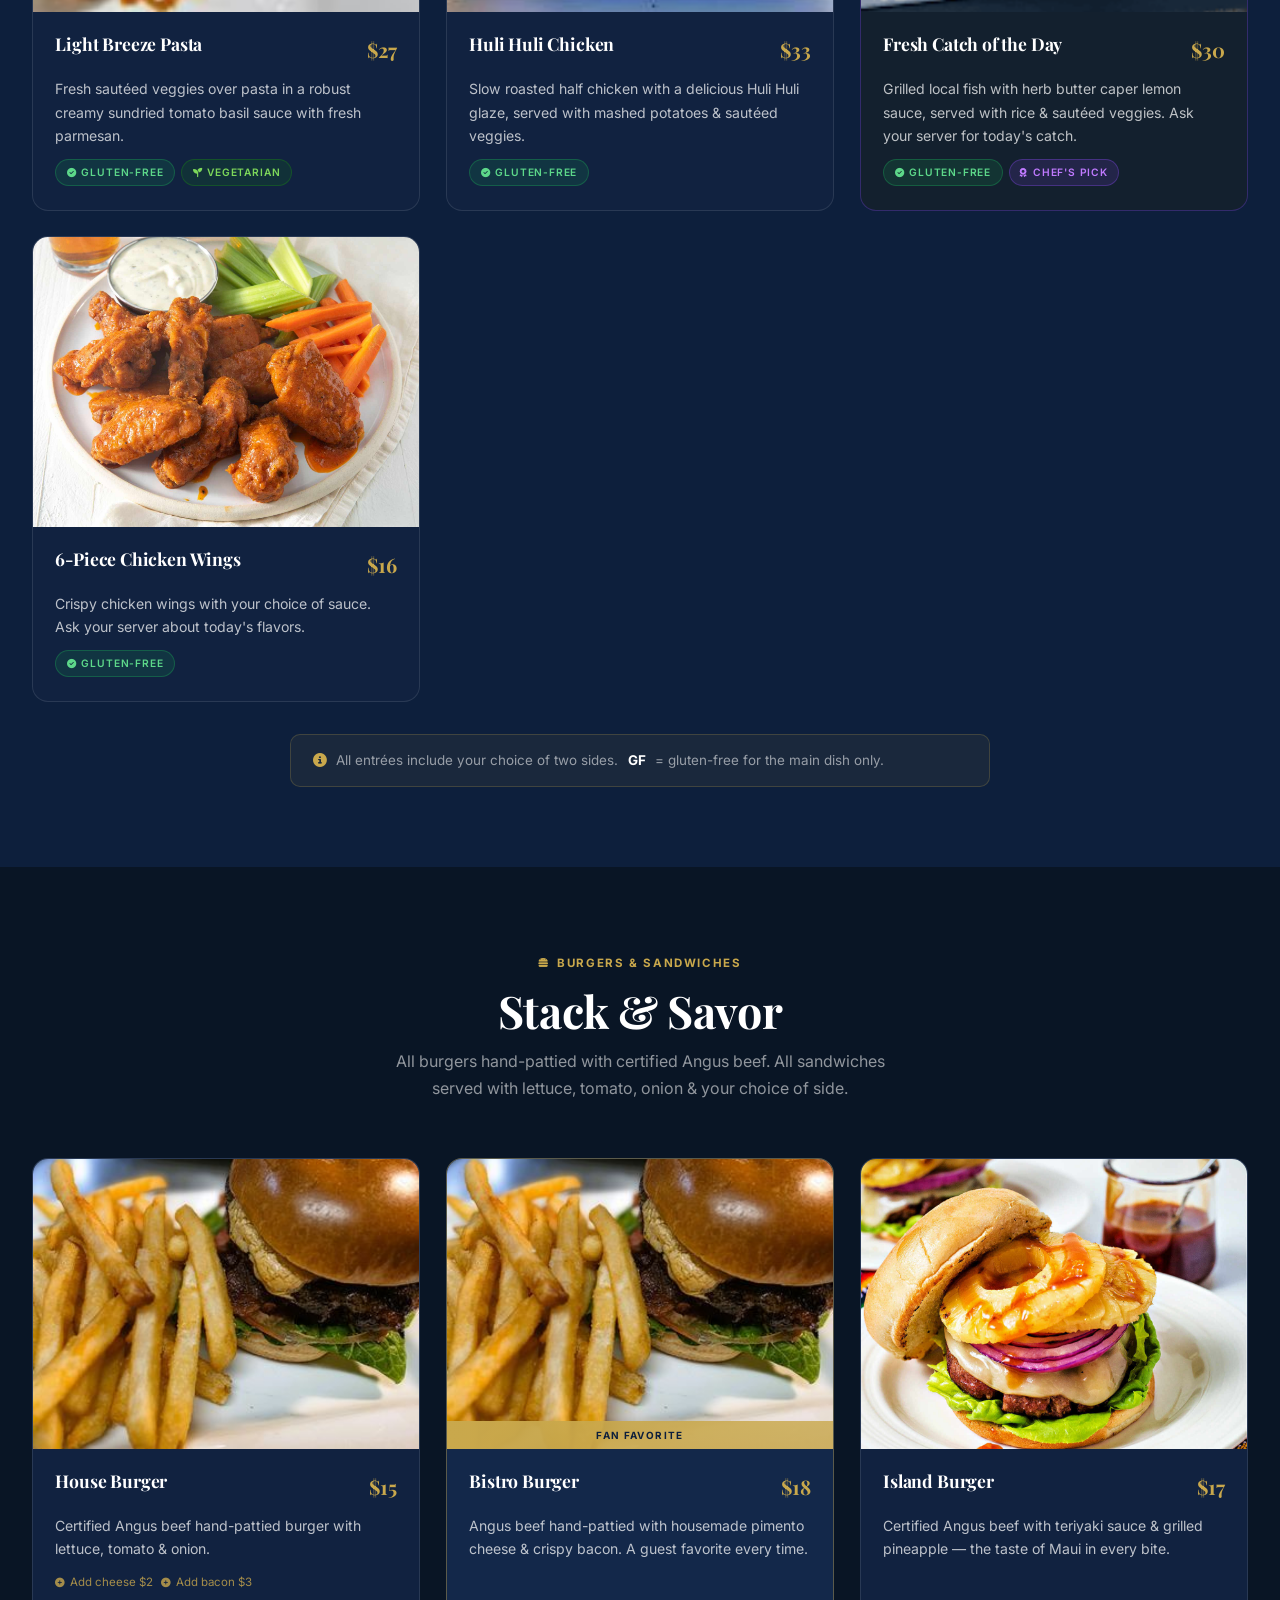
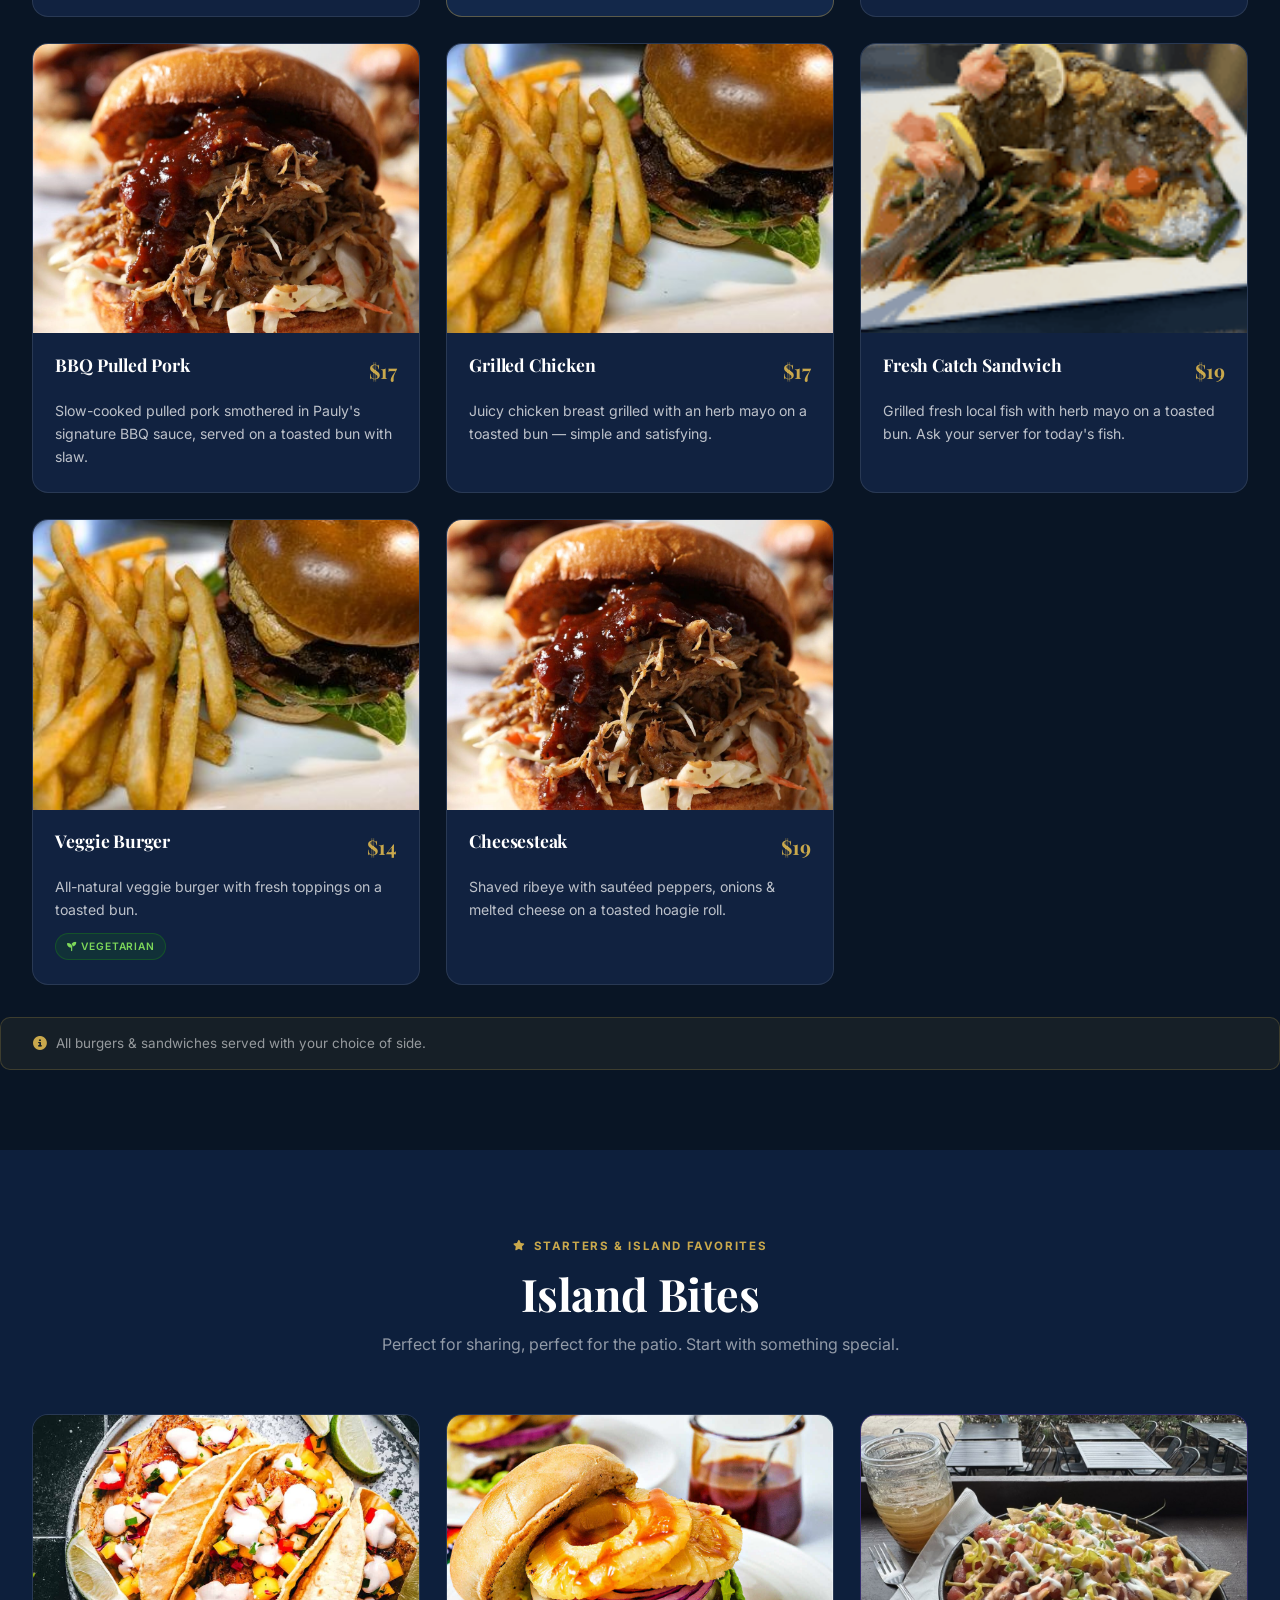
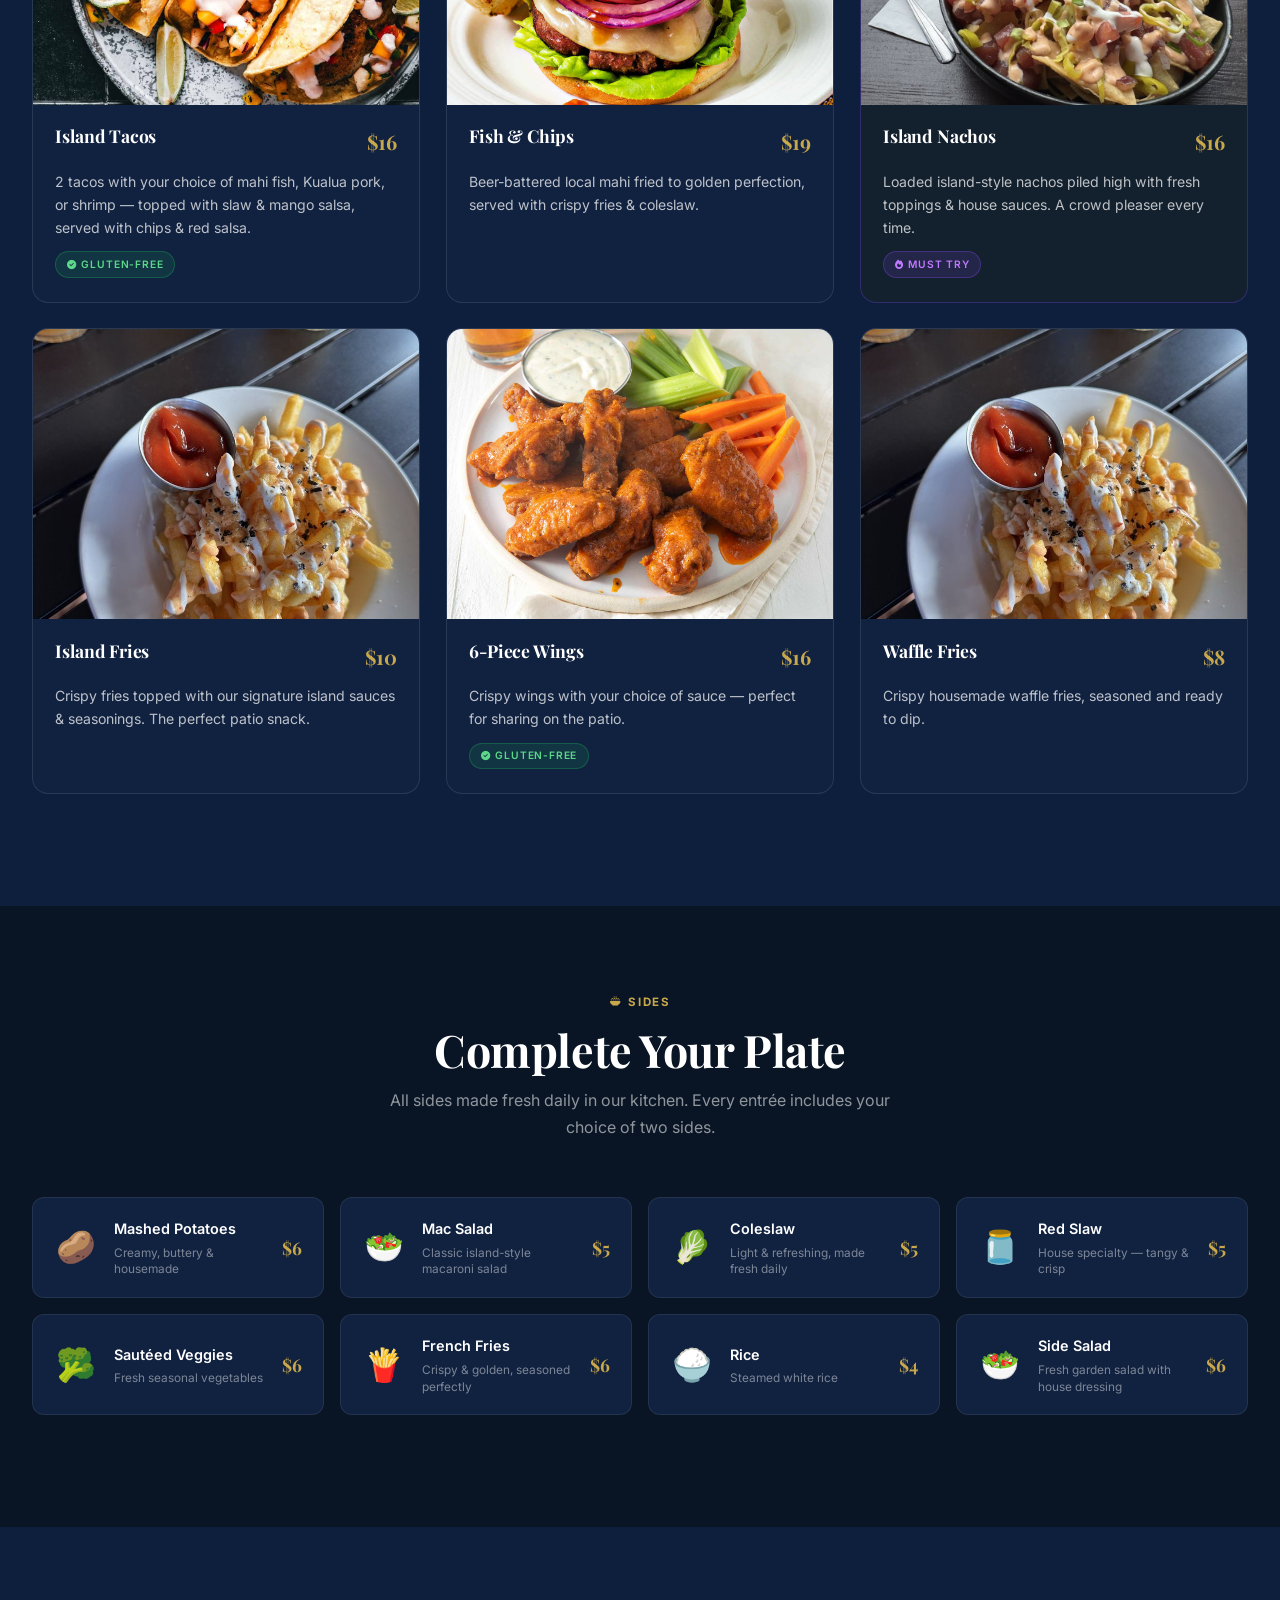
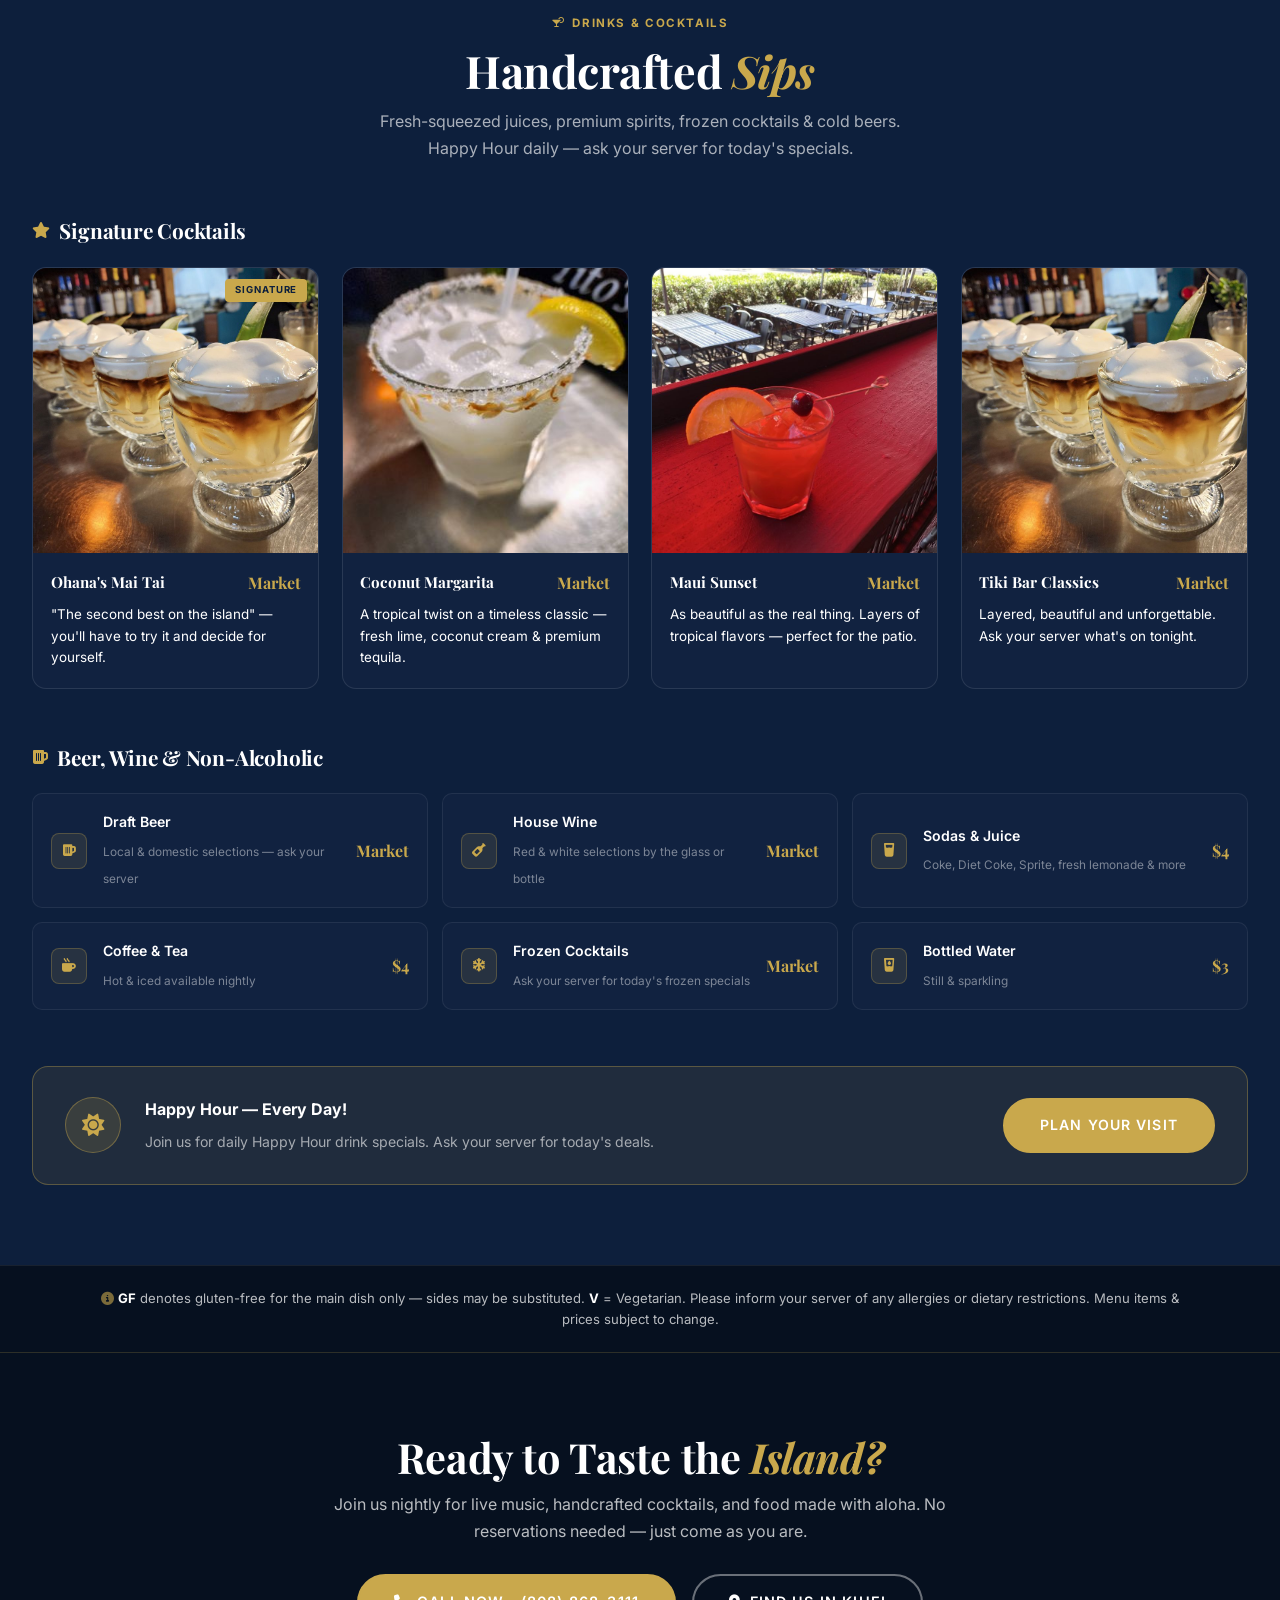
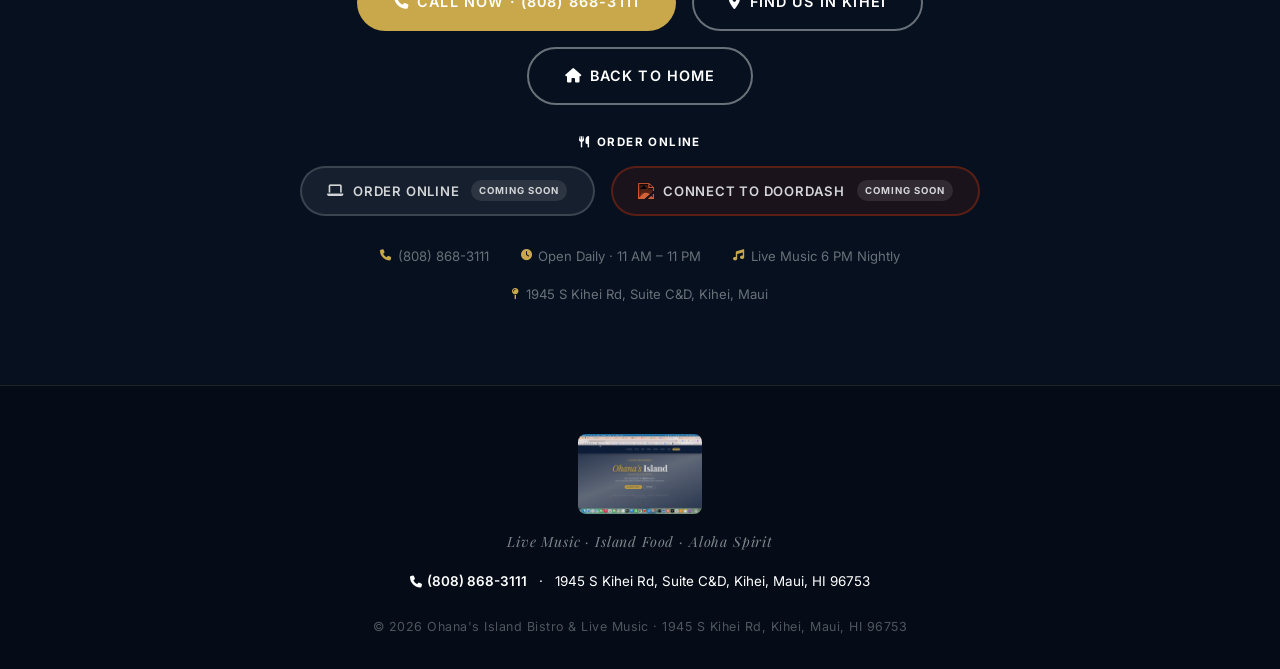
==== commit 751f9410: "Add files via upload" ====
--- a/menu.html
+++ b/menu.html
@@ -99,7 +99,7 @@
       <!-- Pauly's Saucy Ribs -->
       <div class="mcard mcard-featured">
         <div class="mcard-img-wrap">
-          <img src="images/menu/ribs.jpg" alt="Pauly's Saucy Ribs — slow cooked pork ribs with BBQ sauce" loading="lazy" />
+          <img src="images/ribs.jpg" alt="Pauly's Saucy Ribs — slow cooked pork ribs with BBQ sauce" loading="lazy" />
           <div class="mcard-overlay">
             <div class="mcard-badges">
               <span class="mbadge mbadge-gf">GF</span>
@@ -123,7 +123,7 @@
       <!-- 14oz Ribeye -->
       <div class="mcard">
         <div class="mcard-img-wrap">
-          <img src="images/menu/ribeye-steak.jpg" alt="14oz Ribeye steak with herb butter and mashed potatoes" loading="lazy" />
+          <img src="images/ribeye-steak.jpg" alt="14oz Ribeye steak with herb butter and mashed potatoes" loading="lazy" />
           <div class="mcard-overlay">
             <div class="mcard-badges"><span class="mbadge mbadge-gf">GF</span></div>
           </div>
@@ -143,7 +143,7 @@
       <!-- Island Breeze Pasta -->
       <div class="mcard">
         <div class="mcard-img-wrap">
-          <img src="images/menu/seafood-pasta.jpg" alt="Island Breeze Pasta with scallops and shrimp" loading="lazy" />
+          <img src="images/seafood-pasta.jpg" alt="Island Breeze Pasta with scallops and shrimp" loading="lazy" />
           <div class="mcard-overlay">
             <div class="mcard-badges"><span class="mbadge mbadge-gf">GF</span></div>
           </div>
@@ -163,7 +163,7 @@
       <!-- Light Breeze Pasta -->
       <div class="mcard">
         <div class="mcard-img-wrap">
-          <img src="images/menu/seafood-pasta.jpg" alt="Light Breeze Pasta with sautéed veggies" loading="lazy" />
+          <img src="images/seafood-pasta.jpg" alt="Light Breeze Pasta with sautéed veggies" loading="lazy" />
           <div class="mcard-overlay">
             <div class="mcard-badges">
               <span class="mbadge mbadge-gf">GF</span>
@@ -187,7 +187,7 @@
       <!-- Huli Huli Chicken -->
       <div class="mcard">
         <div class="mcard-img-wrap">
-          <img src="images/menu/huli-huli-chicken.jpg" alt="Huli Huli Chicken with glaze, mashed potatoes and veggies" loading="lazy" />
+          <img src="images/huli-huli-chicken.jpg" alt="Huli Huli Chicken with glaze, mashed potatoes and veggies" loading="lazy" />
           <div class="mcard-overlay">
             <div class="mcard-badges"><span class="mbadge mbadge-gf">GF</span></div>
           </div>
@@ -207,7 +207,7 @@
       <!-- Fresh Catch of the Day -->
       <div class="mcard mcard-special">
         <div class="mcard-img-wrap">
-          <img src="images/menu/fresh-catch.jpg" alt="Fresh Catch of the Day — grilled local fish" loading="lazy" />
+          <img src="images/fresh-catch.jpg" alt="Fresh Catch of the Day — grilled local fish" loading="lazy" />
           <div class="mcard-overlay">
             <div class="mcard-badges">
               <span class="mbadge mbadge-gf">GF</span>
@@ -231,7 +231,7 @@
       <!-- 6-Piece Chicken Wings -->
       <div class="mcard">
         <div class="mcard-img-wrap">
-          <img src="images/menu/chicken-wings.jpg" alt="6-Piece Chicken Wings" loading="lazy" />
+          <img src="images/chicken-wings.jpg" alt="6-Piece Chicken Wings" loading="lazy" />
           <div class="mcard-overlay"><div class="mcard-badges"><span class="mbadge mbadge-gf">GF</span></div></div>
         </div>
         <div class="mcard-body">
@@ -266,7 +266,7 @@
       <!-- House Burger -->
       <div class="mcard">
         <div class="mcard-img-wrap">
-          <img src="images/menu/burger.jpg" alt="House Burger — classic Angus beef burger" loading="lazy" />
+          <img src="images/burger.jpg" alt="House Burger — classic Angus beef burger" loading="lazy" />
         </div>
         <div class="mcard-body">
           <div class="mcard-top">
@@ -284,7 +284,7 @@
       <!-- Bistro Burger -->
       <div class="mcard mcard-featured">
         <div class="mcard-img-wrap">
-          <img src="images/menu/burger.jpg" alt="Bistro Burger with pimento cheese and bacon" loading="lazy" />
+          <img src="images/burger.jpg" alt="Bistro Burger with pimento cheese and bacon" loading="lazy" />
           <div class="mcard-overlay">
             <div class="mcard-badges"><span class="mbadge mbadge-star">Fan Favorite</span></div>
           </div>
@@ -302,7 +302,7 @@
       <!-- Island Burger -->
       <div class="mcard">
         <div class="mcard-img-wrap">
-          <img src="images/menu/island-burger.jpg" alt="Island Burger with teriyaki and grilled pineapple" loading="lazy" />
+          <img src="images/island-burger.jpg" alt="Island Burger with teriyaki and grilled pineapple" loading="lazy" />
         </div>
         <div class="mcard-body">
           <div class="mcard-top">
@@ -316,7 +316,7 @@
       <!-- BBQ Pulled Pork -->
       <div class="mcard">
         <div class="mcard-img-wrap">
-          <img src="images/menu/bbq-pulled-pork.jpg" alt="BBQ Pulled Pork Sandwich" loading="lazy" />
+          <img src="images/bbq-pulled-pork.jpg" alt="BBQ Pulled Pork Sandwich" loading="lazy" />
         </div>
         <div class="mcard-body">
           <div class="mcard-top">
@@ -330,7 +330,7 @@
       <!-- Grilled Chicken Sandwich -->
       <div class="mcard">
         <div class="mcard-img-wrap">
-          <img src="images/menu/burger.jpg" alt="Grilled Chicken Sandwich" loading="lazy" />
+          <img src="images/burger.jpg" alt="Grilled Chicken Sandwich" loading="lazy" />
         </div>
         <div class="mcard-body">
           <div class="mcard-top">
@@ -344,7 +344,7 @@
       <!-- Fresh Catch Sandwich -->
       <div class="mcard">
         <div class="mcard-img-wrap">
-          <img src="images/menu/fresh-catch.jpg" alt="Fresh Catch Sandwich with grilled fish" loading="lazy" />
+          <img src="images/fresh-catch.jpg" alt="Fresh Catch Sandwich with grilled fish" loading="lazy" />
         </div>
         <div class="mcard-body">
           <div class="mcard-top">
@@ -358,7 +358,7 @@
       <!-- Veggie Burger -->
       <div class="mcard">
         <div class="mcard-img-wrap">
-          <img src="images/menu/burger.jpg" alt="Veggie Burger" loading="lazy" />
+          <img src="images/burger.jpg" alt="Veggie Burger" loading="lazy" />
           <div class="mcard-overlay">
             <div class="mcard-badges"><span class="mbadge mbadge-veg">V</span></div>
           </div>
@@ -378,7 +378,7 @@
       <!-- Cheesesteak -->
       <div class="mcard">
         <div class="mcard-img-wrap">
-          <img src="images/menu/bbq-pulled-pork.jpg" alt="Cheesesteak with shaved ribeye and melted cheese" loading="lazy" />
+          <img src="images/bbq-pulled-pork.jpg" alt="Cheesesteak with shaved ribeye and melted cheese" loading="lazy" />
         </div>
         <div class="mcard-body">
           <div class="mcard-top">
@@ -409,7 +409,7 @@
       <!-- Tacos -->
       <div class="mcard mcard-wide">
         <div class="mcard-img-wrap">
-          <img src="images/menu/island-tacos.jpg" alt="Island Tacos — mahi, pork and shrimp with mango salsa" loading="lazy" />
+          <img src="images/island-tacos.jpg" alt="Island Tacos — mahi, pork and shrimp with mango salsa" loading="lazy" />
           <div class="mcard-overlay">
             <div class="mcard-badges"><span class="mbadge mbadge-gf">GF</span></div>
           </div>
@@ -429,7 +429,7 @@
       <!-- Fish & Chips -->
       <div class="mcard mcard-wide">
         <div class="mcard-img-wrap">
-          <img src="images/menu/island-burger.jpg" alt="Fish and Chips — beer battered local mahi" loading="lazy" />
+          <img src="images/island-burger.jpg" alt="Fish and Chips — beer battered local mahi" loading="lazy" />
         </div>
         <div class="mcard-body">
           <div class="mcard-top">
@@ -443,7 +443,7 @@
       <!-- Island Nachos -->
       <div class="mcard mcard-wide mcard-special">
         <div class="mcard-img-wrap">
-          <img src="images/menu/nachos.jpg" alt="Island Nachos loaded with fresh toppings" loading="lazy" />
+          <img src="images/nachos.jpg" alt="Island Nachos loaded with fresh toppings" loading="lazy" />
           <div class="mcard-overlay">
             <div class="mcard-badges"><span class="mbadge mbadge-chef">Must Try</span></div>
           </div>
@@ -463,7 +463,7 @@
       <!-- Island Fries -->
       <div class="mcard mcard-wide">
         <div class="mcard-img-wrap">
-          <img src="images/menu/island-fries.jpg" alt="Island Fries with signature sauces" loading="lazy" />
+          <img src="images/island-fries.jpg" alt="Island Fries with signature sauces" loading="lazy" />
         </div>
         <div class="mcard-body">
           <div class="mcard-top">
@@ -477,7 +477,7 @@
       <!-- Chicken Wings Starter -->
       <div class="mcard mcard-wide">
         <div class="mcard-img-wrap">
-          <img src="images/menu/chicken-wings.jpg" alt="6-Piece Chicken Wings" loading="lazy" />
+          <img src="images/chicken-wings.jpg" alt="6-Piece Chicken Wings" loading="lazy" />
           <div class="mcard-overlay">
             <div class="mcard-badges"><span class="mbadge mbadge-gf">GF</span></div>
           </div>
@@ -497,7 +497,7 @@
       <!-- Waffle Fries -->
       <div class="mcard mcard-wide">
         <div class="mcard-img-wrap">
-          <img src="images/menu/island-fries.jpg" alt="Waffle Fries — crispy housemade waffle fries" loading="lazy" />
+          <img src="images/island-fries.jpg" alt="Waffle Fries — crispy housemade waffle fries" loading="lazy" />
         </div>
         <div class="mcard-body">
           <div class="mcard-top">
@@ -615,7 +615,7 @@
 
         <div class="drink-menu-card">
           <div class="drink-menu-img">
-            <img src="images/menu/tiki-cocktails.jpg" alt="Ohana's Famous Mai Tai" loading="lazy" />
+            <img src="images/tiki-cocktails.jpg" alt="Ohana's Famous Mai Tai" loading="lazy" />
             <div class="dmc-badge">Signature</div>
           </div>
           <div class="drink-menu-body">
@@ -629,7 +629,7 @@
 
         <div class="drink-menu-card">
           <div class="drink-menu-img">
-            <img src="images/menu/coconut-margarita.jpg" alt="Coconut Margarita" loading="lazy" />
+            <img src="images/coconut-margarita.jpg" alt="Coconut Margarita" loading="lazy" />
           </div>
           <div class="drink-menu-body">
             <div class="drink-menu-top">
@@ -642,7 +642,7 @@
 
         <div class="drink-menu-card">
           <div class="drink-menu-img">
-            <img src="images/menu/sunset-cocktail.jpg" alt="Maui Sunset cocktail" loading="lazy" />
+            <img src="images/sunset-cocktail.jpg" alt="Maui Sunset cocktail" loading="lazy" />
           </div>
           <div class="drink-menu-body">
             <div class="drink-menu-top">
@@ -655,7 +655,7 @@
 
         <div class="drink-menu-card">
           <div class="drink-menu-img">
-            <img src="images/menu/tiki-cocktails.jpg" alt="Tiki Bar Classics" loading="lazy" />
+            <img src="images/tiki-cocktails.jpg" alt="Tiki Bar Classics" loading="lazy" />
           </div>
           <div class="drink-menu-body">
             <div class="drink-menu-top">
--- a/css/style.css
+++ b/css/style.css
@@ -1759,96 +1759,59 @@
   letter-spacing: .04em;
 }
 
-/* Two-column layout: photos left, video right */
-.vsec-layout {
+/* Full-width photo mosaic (no video) */
+.vsec-photo-mosaic {
   display: grid;
-  grid-template-columns: 1fr 1.4fr;
-  gap: 2.5rem;
-  max-width: 1180px;
+  grid-template-columns: 1fr 1fr;
+  gap: 1.2rem;
+  max-width: 1200px;
   margin: 0 auto;
   padding: 0 2rem;
-  align-items: start;
-}
-
-/* Left photo column */
-.vsec-photos {
-  display: flex;
-  flex-direction: column;
-  gap: 1rem;
-}
-.vsec-photo {
+  align-items: stretch;
+}
+.vsec-mosaic-tall {
+  border-radius: 16px;
+  overflow: hidden;
+  line-height: 0;
+  border: 1px solid rgba(201,168,76,.12);
+}
+.vsec-mosaic-tall img {
+  width: 100%;
+  height: 100%;
+  object-fit: cover;
+  display: block;
+  min-height: 460px;
+  transition: transform .6s ease;
+}
+.vsec-mosaic-tall:hover img { transform: scale(1.03); }
+.vsec-mosaic-grid {
+  display: grid;
+  grid-template-columns: 1fr 1fr;
+  gap: 1.2rem;
+}
+.vsec-mosaic-item {
   border-radius: 14px;
   overflow: hidden;
   line-height: 0;
   border: 1px solid rgba(201,168,76,.12);
-}
-.vsec-photo img {
+  aspect-ratio: 4/3;
+}
+.vsec-mosaic-item img {
   width: 100%;
   height: 100%;
   object-fit: cover;
   display: block;
   transition: transform .6s ease;
 }
-.vsec-photo:hover img { transform: scale(1.04); }
-.vsec-photo-tall img { height: 300px; }
-.vsec-photo-pair {
-  display: grid;
-  grid-template-columns: 1fr 1fr;
-  gap: 1rem;
-}
-.vsec-photo-pair .vsec-photo img { height: 180px; }
-
-/* Right: embed + caption */
-.vsec-embed { display: flex; flex-direction: column; gap: 1.2rem; }
-.vsec-embed-label {
-  display: flex;
-  align-items: center;
-  gap: .5rem;
-  font-size: .72rem;
-  font-weight: 700;
-  letter-spacing: .14em;
-  text-transform: uppercase;
-  color: #ff4444;
-}
-.vsec-embed-label i { font-size: .95rem; }
-.vsec-iframe-wrap {
-  position: relative;
-  width: 100%;
-  aspect-ratio: 16/9;
-  border-radius: 16px;
-  overflow: hidden;
-  box-shadow: 0 32px 80px rgba(0,0,0,.6), 0 0 0 1px rgba(201,168,76,.2);
-}
-.vsec-iframe-wrap iframe {
-  position: absolute;
-  inset: 0;
-  width: 100%; height: 100%;
-  border: none;
-}
-.vsec-embed-caption {
-  display: flex;
-  flex-direction: column;
-  gap: 1rem;
-}
-.vsec-embed-caption p {
-  color: rgba(255,255,255,.6);
-  font-size: .97rem;
-  line-height: 1.7;
-}
-.vsec-embed-caption p strong { color: #ffffff; }
-.vsec-cta { align-self: flex-start; }
+.vsec-mosaic-item:hover img { transform: scale(1.04); }
 
 @media (max-width: 900px) {
-  .vsec-layout { grid-template-columns: 1fr; }
-  .vsec-photos { display: grid; grid-template-columns: 1fr 1fr; }
-  .vsec-photo-tall { grid-column: span 2; }
-  .vsec-photo-tall img { height: 240px; }
-  .vsec-photo-pair { grid-column: span 2; }
+  .vsec-photo-mosaic { grid-template-columns: 1fr; }
+  .vsec-mosaic-tall img { min-height: 280px; }
 }
 @media (max-width: 560px) {
-  .vsec-photos { grid-template-columns: 1fr; }
-  .vsec-photo-tall { grid-column: span 1; }
-  .vsec-photo-pair { grid-column: span 1; grid-template-columns: 1fr; }
+  .vsec-mosaic-grid { grid-template-columns: 1fr 1fr; gap: .8rem; }
+  .vsec-photo-mosaic { gap: .8rem; padding: 0 1rem; }
 }
 
 /* =============================================
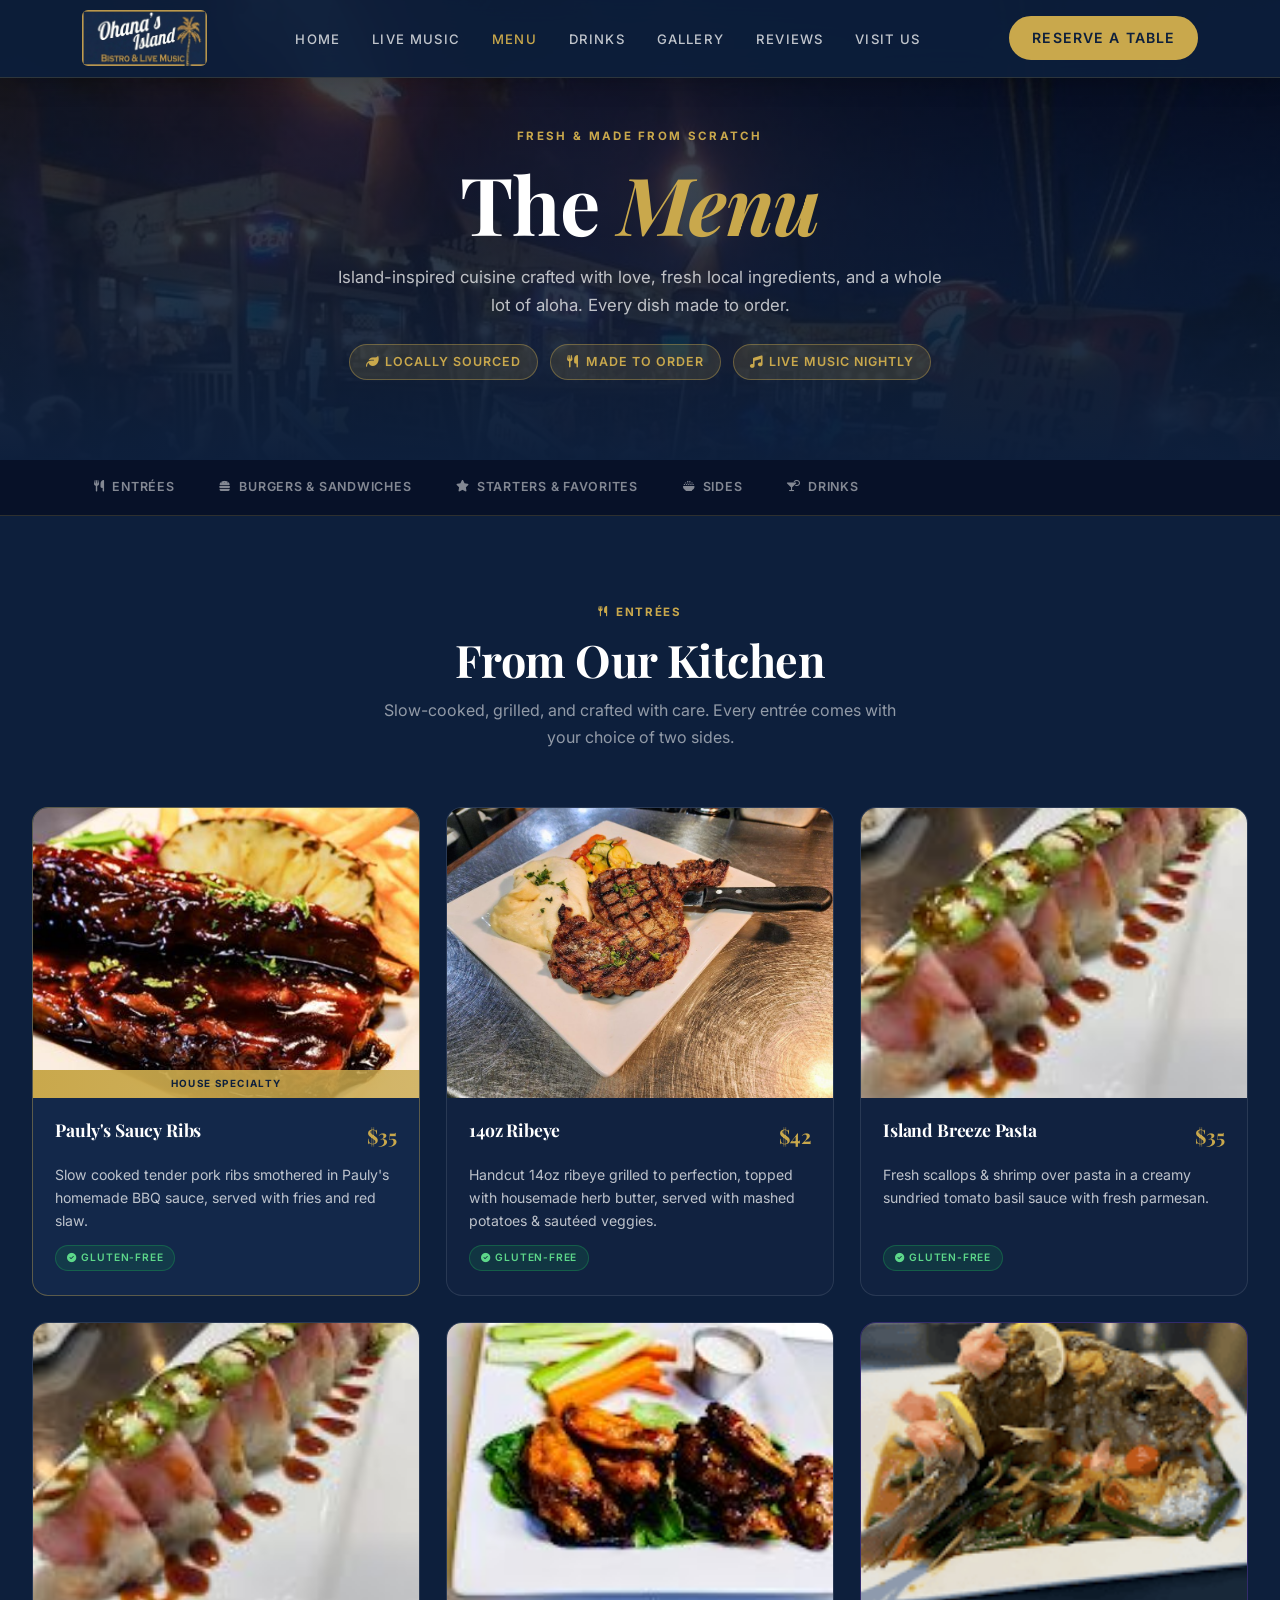
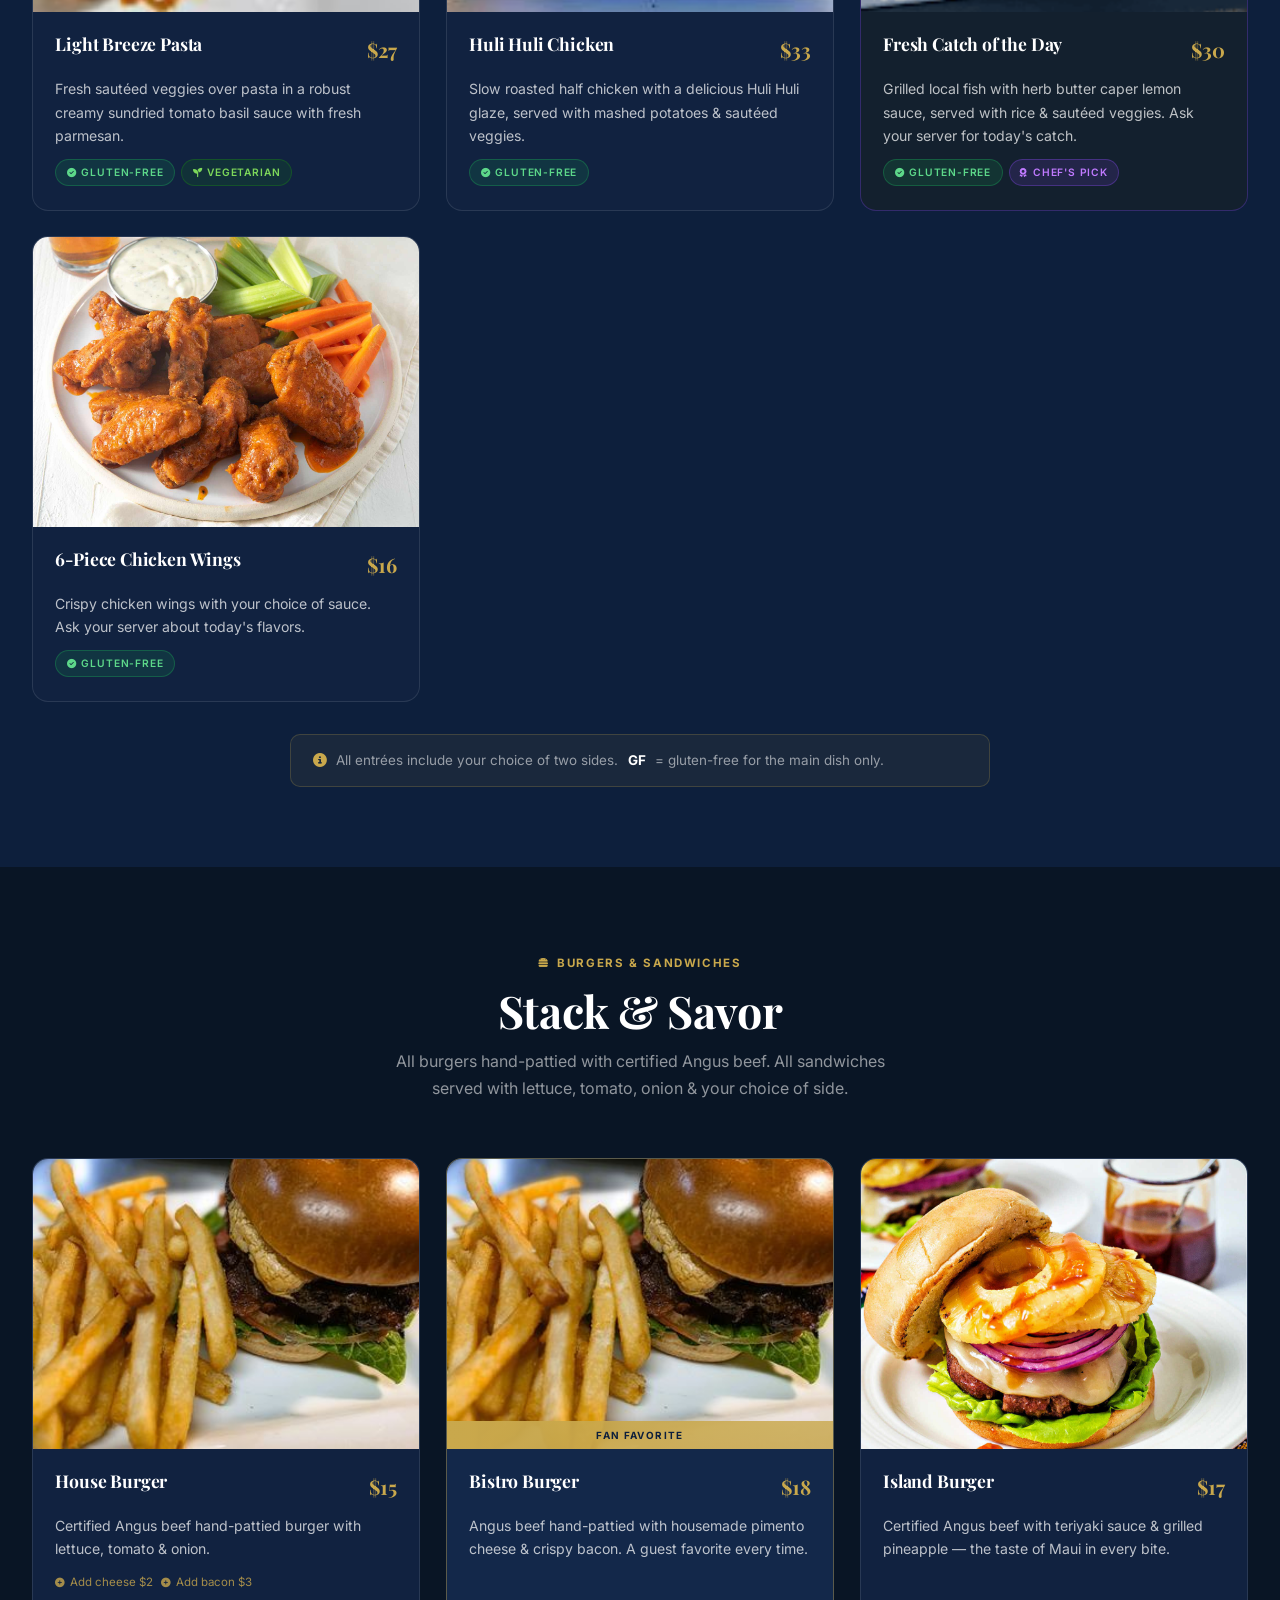
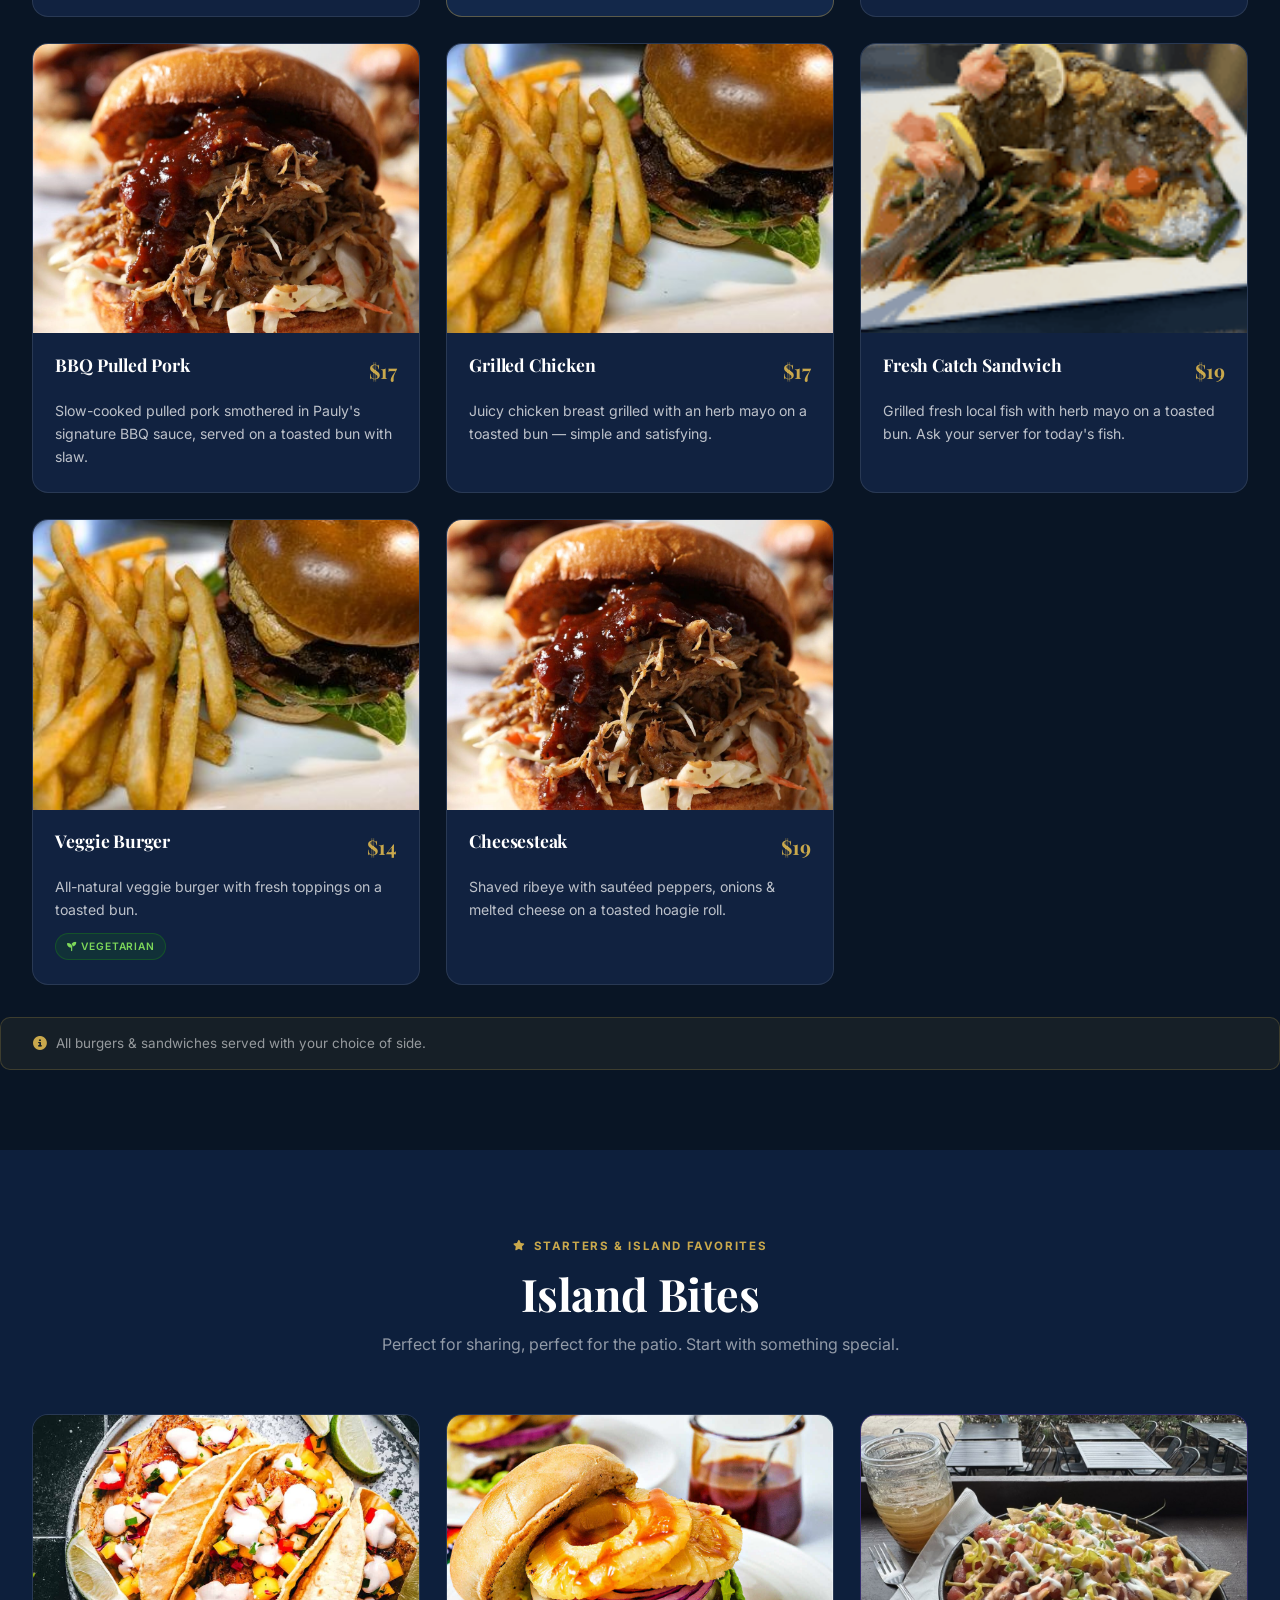
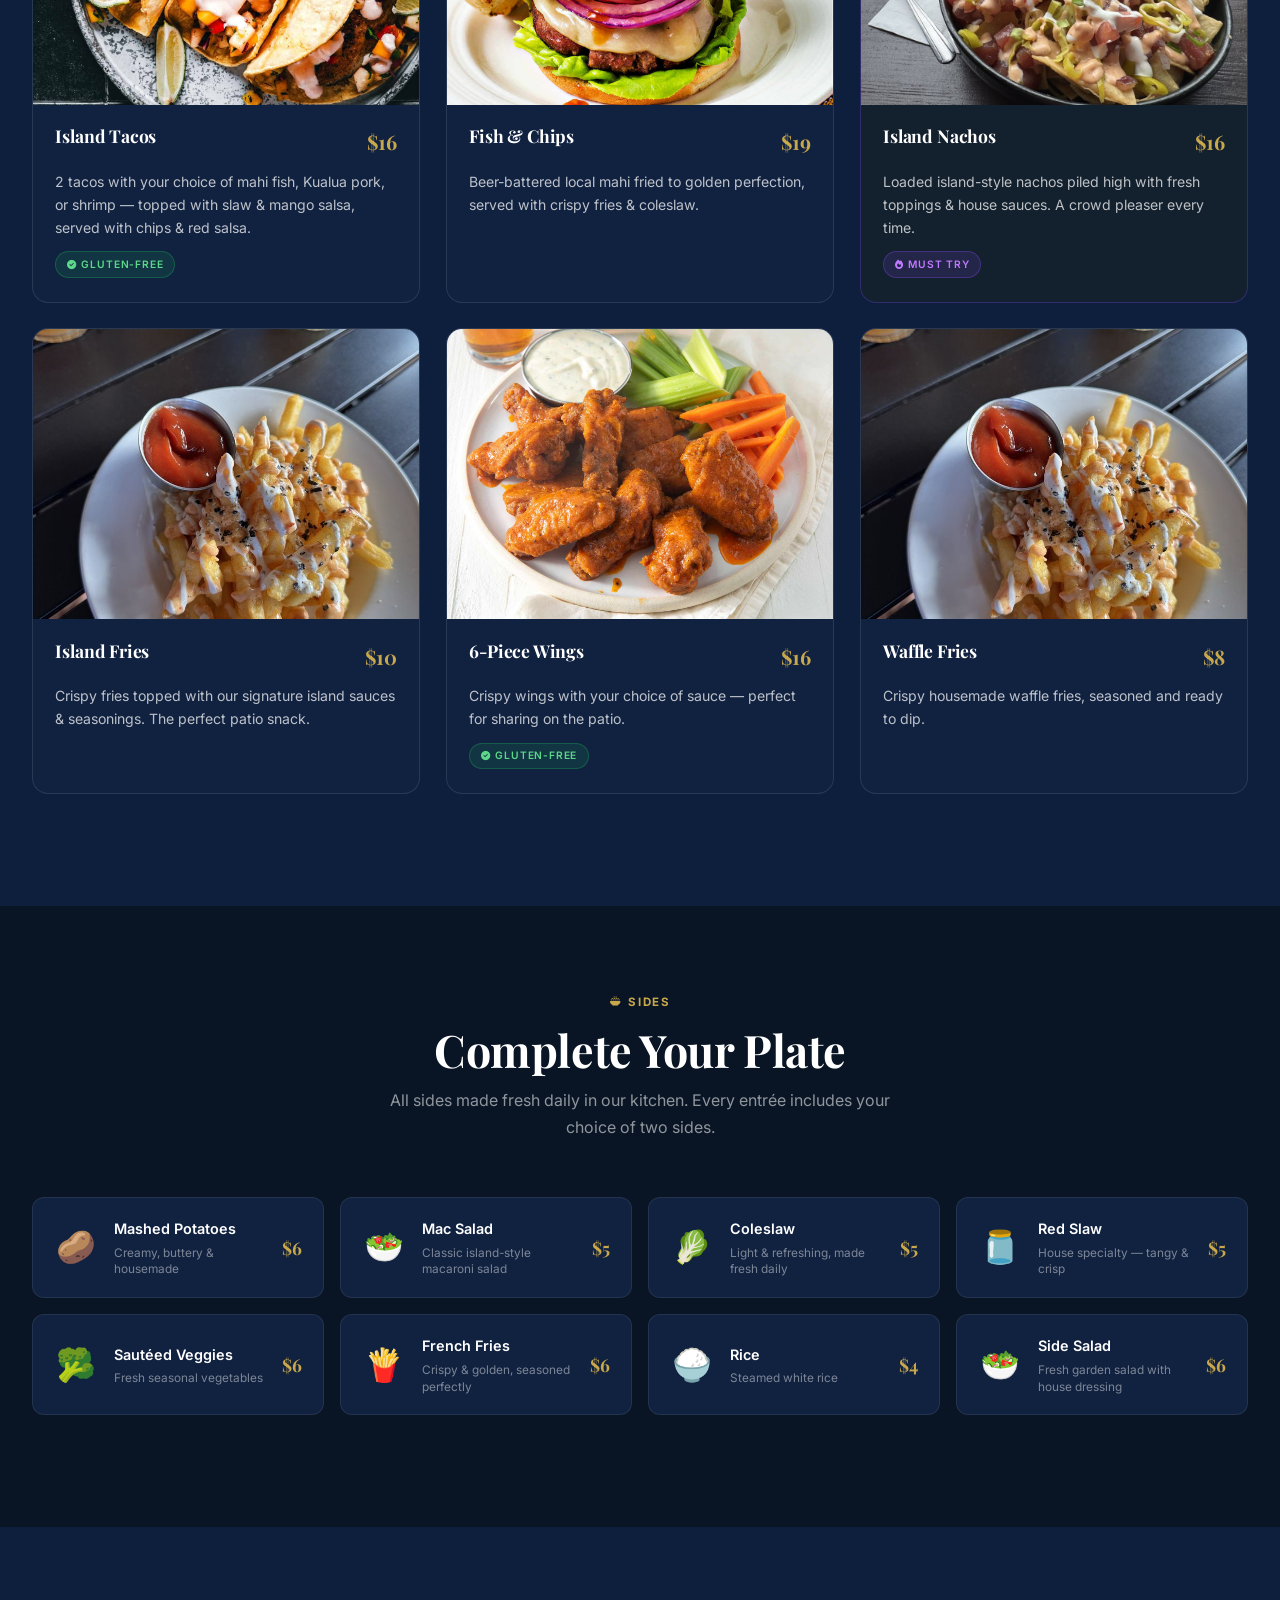
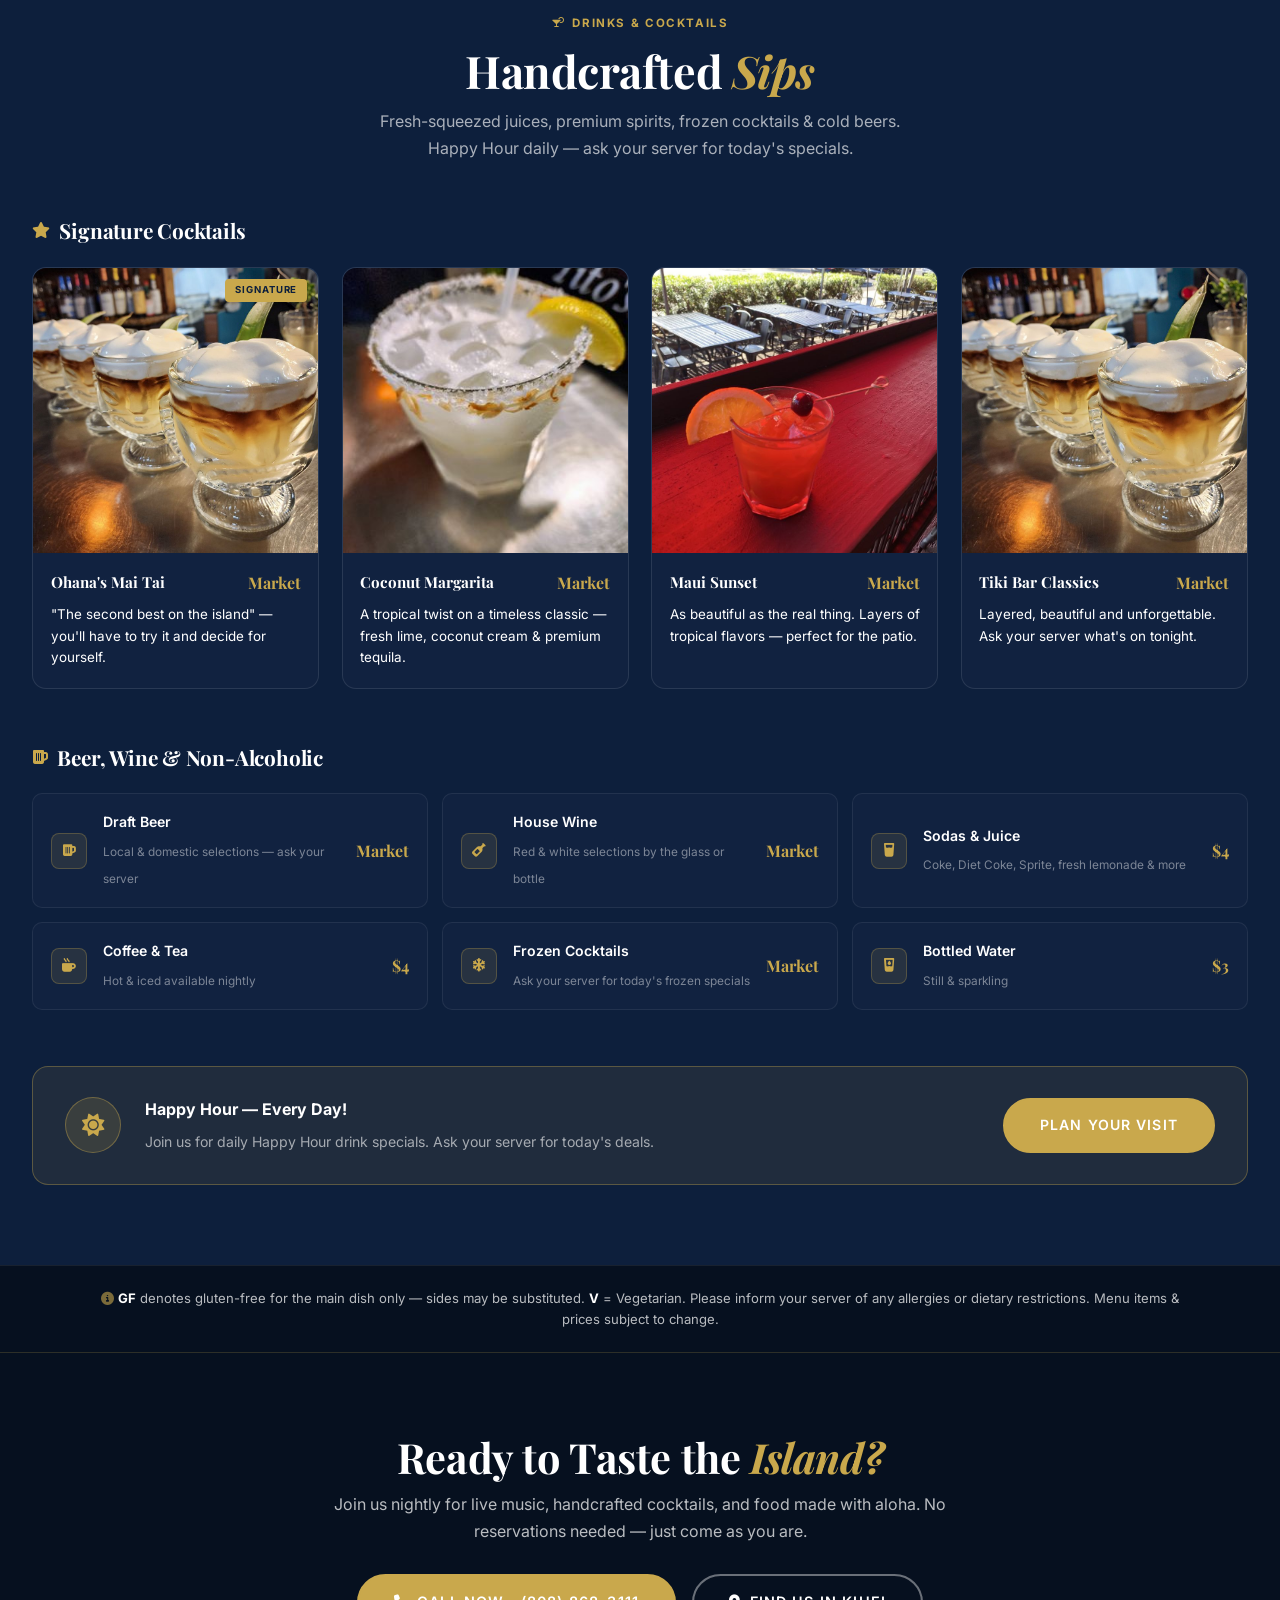
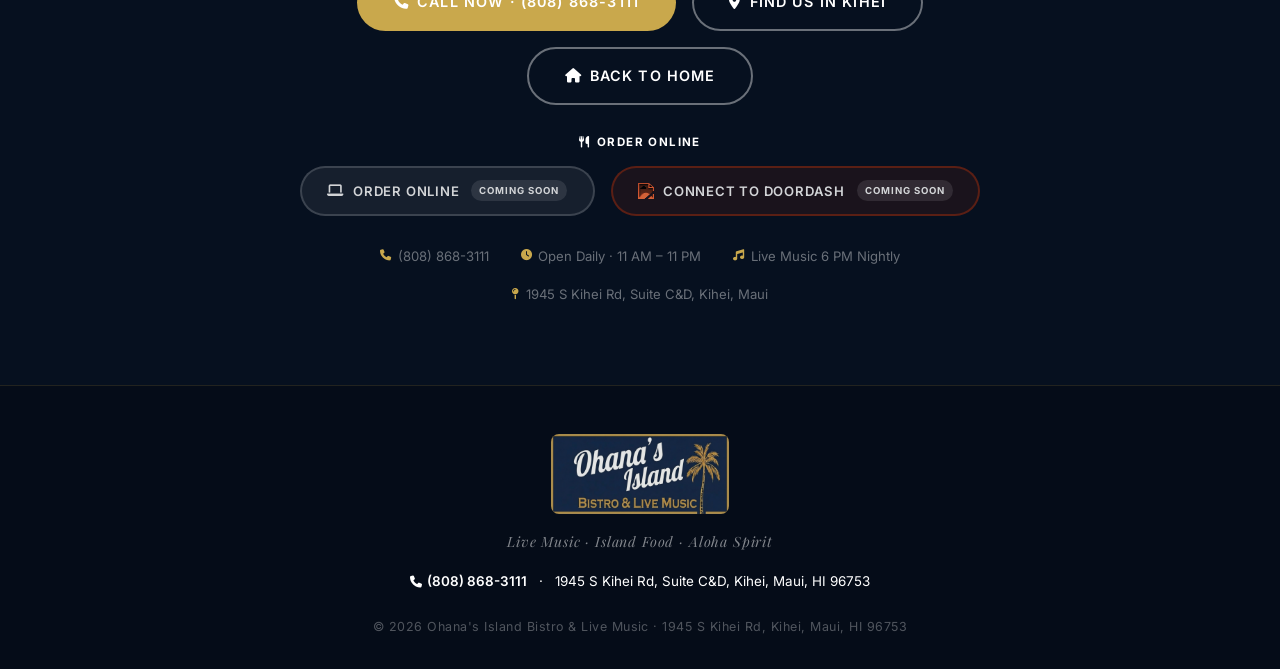
==== commit d7660037: "Add files via upload" ====
--- a/menu.html
+++ b/menu.html
@@ -28,7 +28,7 @@
   <nav class="navbar" id="navbar">
     <div class="nav-inner">
       <a href="index.html" class="nav-logo">
-        <img src="images/logo.png" alt="Ohana's Island Bistro" />
+        <img src="images/logo.png?v=2" alt="Ohana's Island Bistro" />
       </a>
       <ul class="nav-links" id="navLinks">
         <li><a href="index.html">Home</a></li>
@@ -791,7 +791,7 @@
   <footer class="site-footer">
     <div class="footer-inner container">
       <div class="footer-logo">
-        <img src="images/logo.png" alt="Ohana's Island Bistro" />
+        <img src="images/logo.png?v=2" alt="Ohana's Island Bistro" />
       </div>
       <p class="footer-tagline">Live Music · Island Food · Aloha Spirit</p>
       <div class="footer-contact-line">
--- a/css/style.css
+++ b/css/style.css
@@ -85,19 +85,24 @@
   align-items: center;
 }
 .nav-logo img {
-  height: 117px;
+  height: 56px;
   width: auto;
+  max-width: 200px;
+  object-fit: contain;
   filter: none;
-  border-radius: 0;
-  margin: 6px 0;
+  border-radius: 6px;
+  margin: 4px 0;
   transition: height .3s ease, margin .3s ease;
 }
-#navbar.scrolled .nav-logo img { height: 99px; margin: 5px 0; }
-/* Mobile: hide Visit Us CTA from desktop nav (it's in the hamburger menu) */
+#navbar.scrolled .nav-logo img { height: 60px; margin: 3px 0; }
+/* Mobile */
 @media (max-width: 768px) {
-  .nav-logo img { height: 72px; margin: 4px 0; }
-  #navbar.scrolled .nav-logo img { height: 60px; margin: 3px 0; }
+  .nav-logo img { height: 48px; max-width: 140px; margin: 3px 0; }
+  #navbar.scrolled .nav-logo img { height: 42px; margin: 2px 0; }
   .nav-cta { display: none; }
+}
+@media (max-width: 480px) {
+  .nav-logo img { height: 42px; max-width: 120px; }
 }
 .nav-links { display: flex; align-items: center; gap: .2rem; }
 .nav-links li a {
@@ -2558,9 +2563,7 @@
   .container { padding: 0 1.2rem; }
 }
 @media (max-width: 480px) {
-  /* Nav */
-  .nav-logo img { height: 60px; margin: 3px 0; }
-  #navbar.scrolled .nav-logo img { height: 52px; margin: 2px 0; }
+  /* Nav — logo size set near top of file */
   /* Hero */
   .hero-content { padding: 5.5rem 1rem 3rem; }
   .hero-title   { font-size: clamp(2.2rem, 12vw, 3.2rem); }
@@ -2611,7 +2614,7 @@
 
 /* ── Extra-small phones (375px and below) ── */
 @media (max-width: 375px) {
-  .nav-logo img { height: 52px; }
+  .nav-logo img { height: 38px; max-width: 110px; }
   .hero-title   { font-size: 2.1rem; }
   .hero-sub     { font-size: .9rem; letter-spacing: .12em; }
   .hero-actions .btn { font-size: .82rem; padding: .75rem 1.4rem; }
